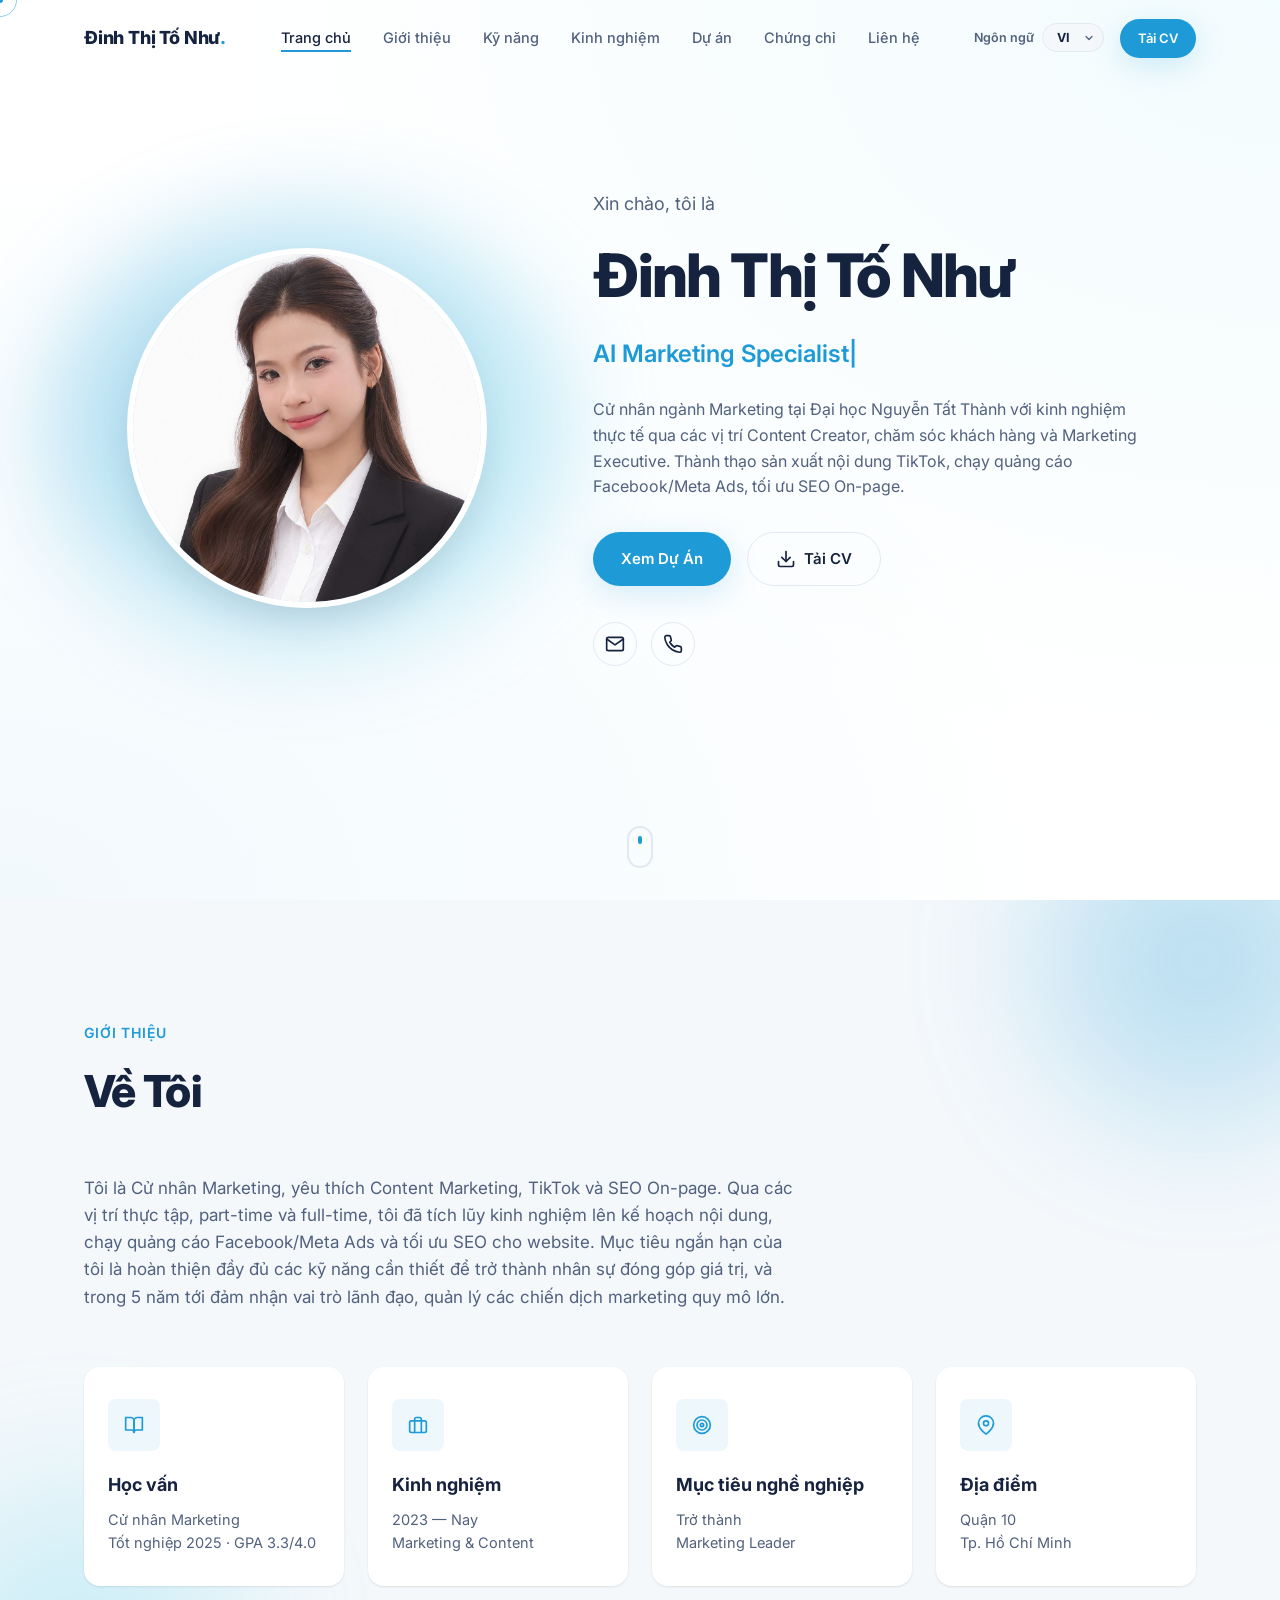
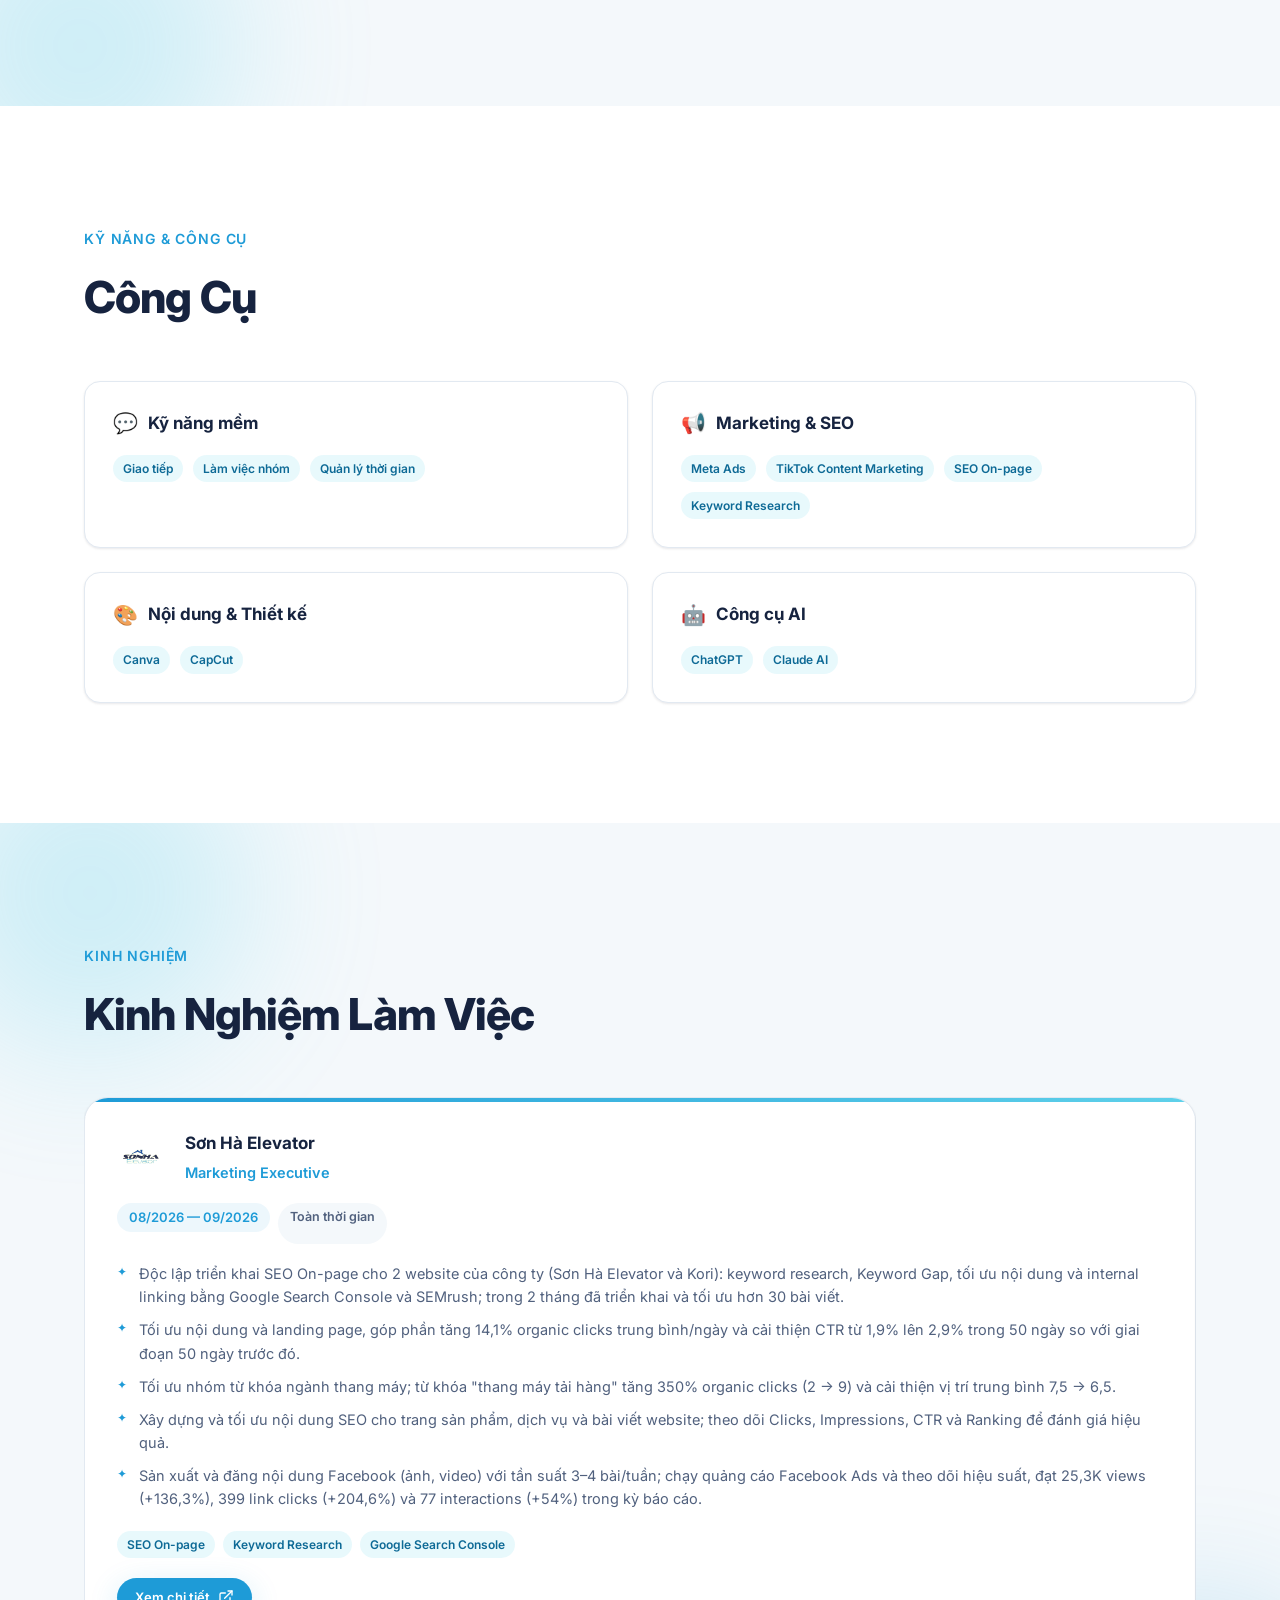
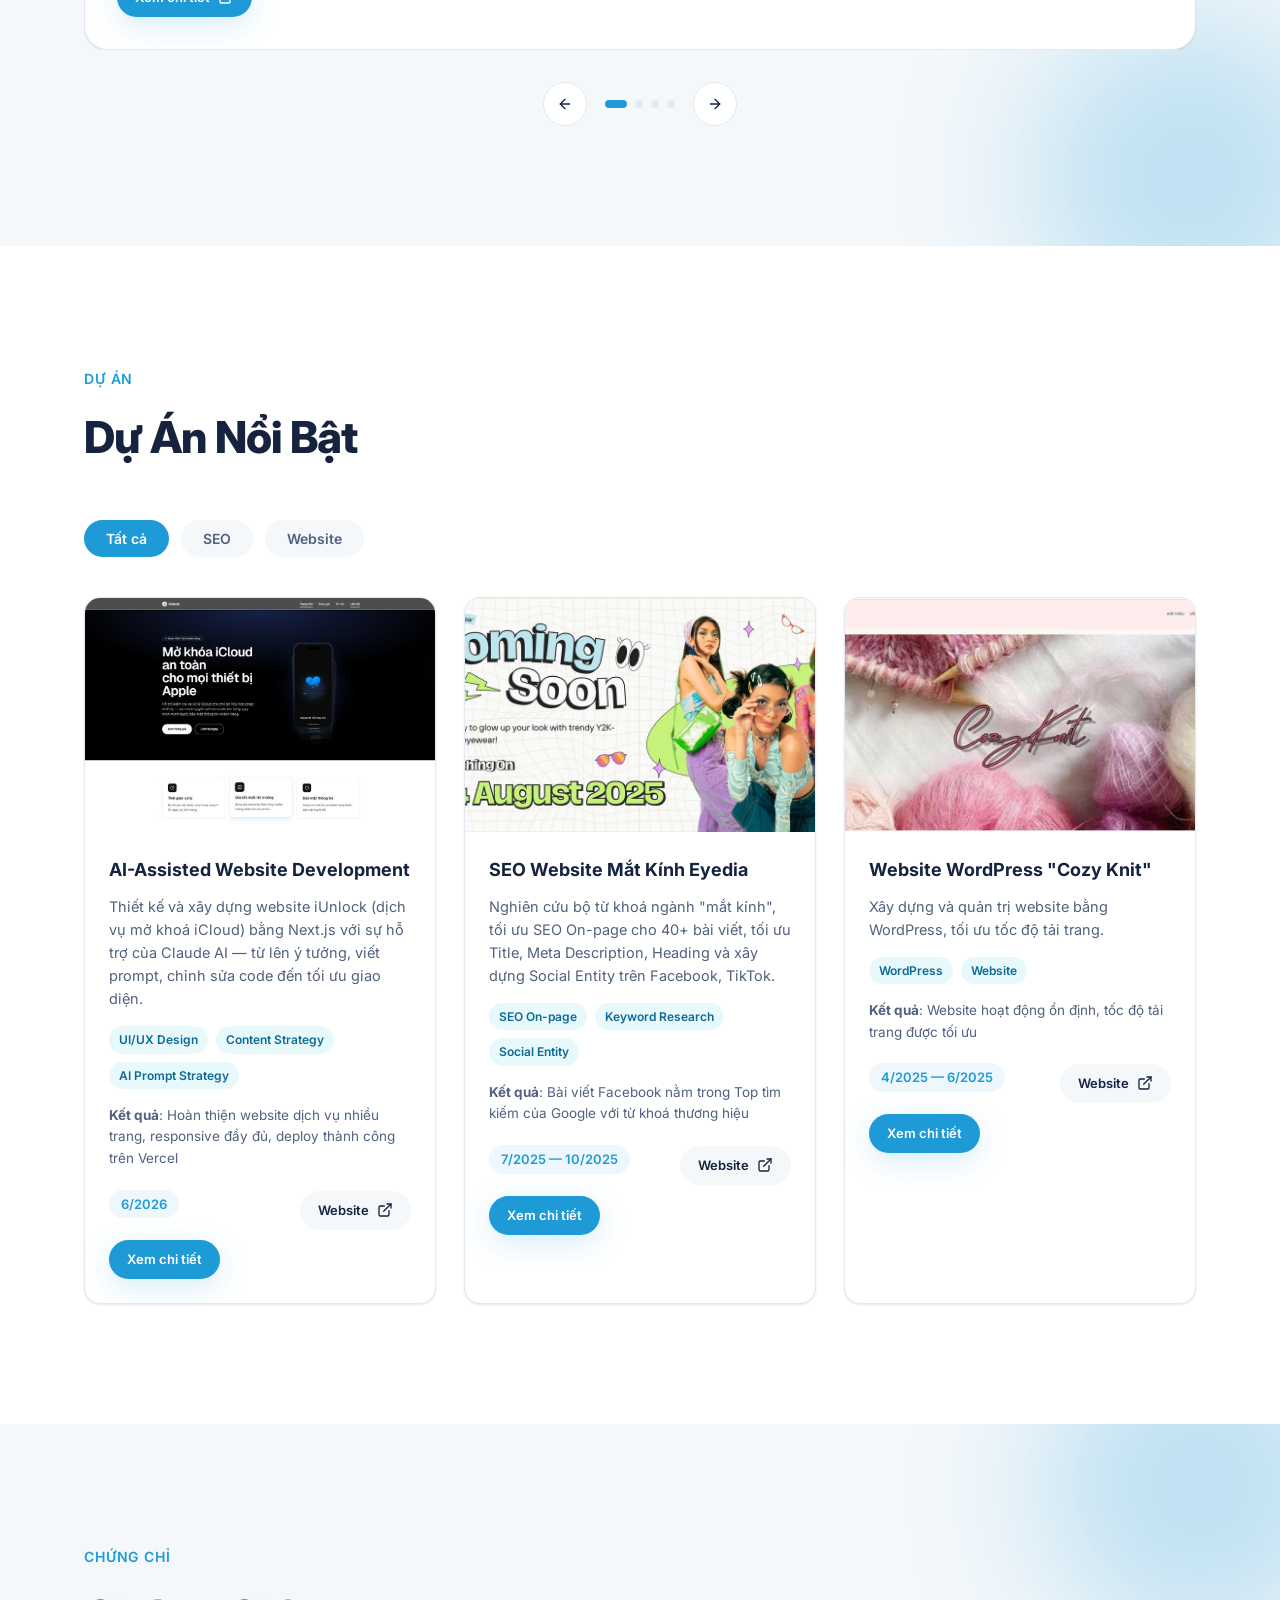
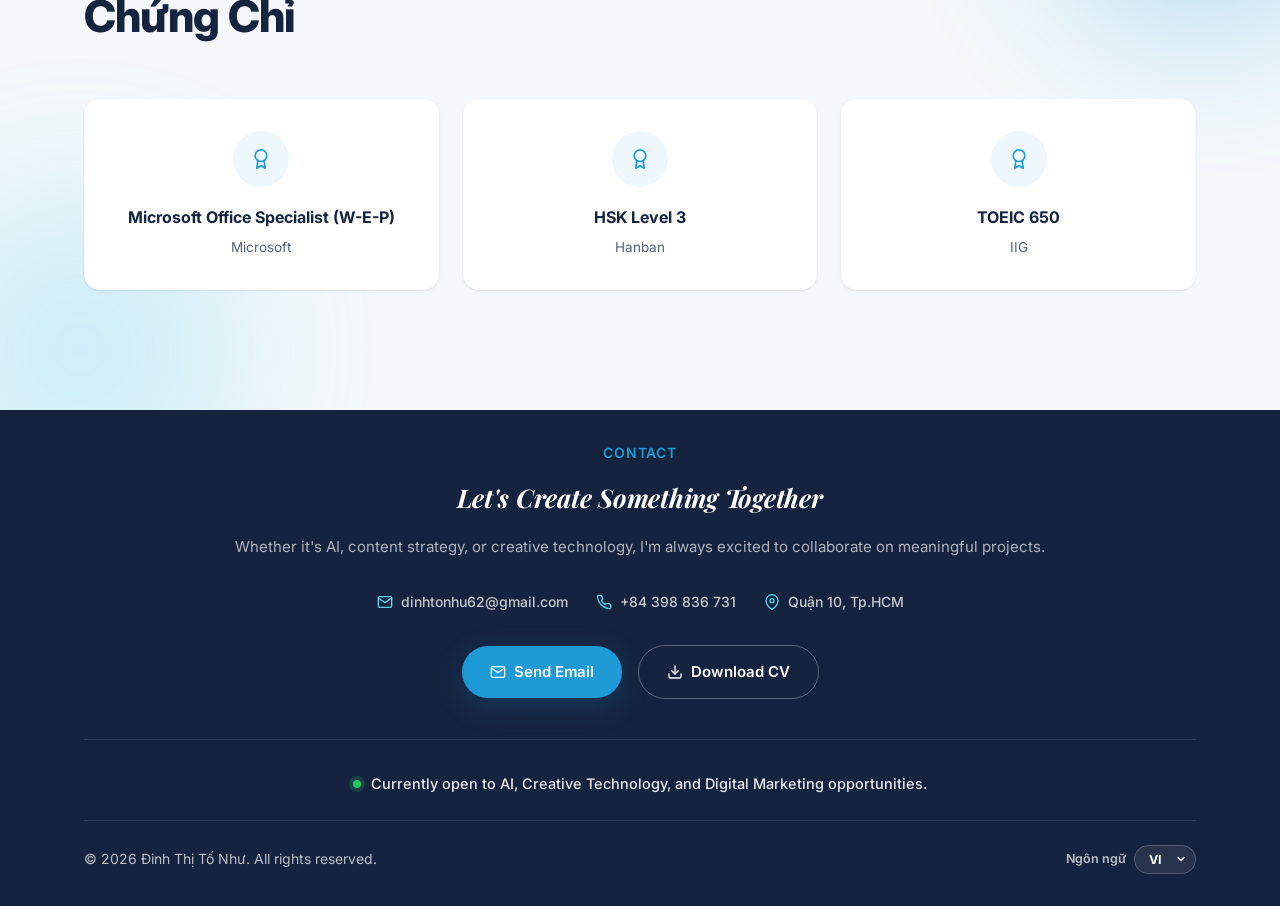
==== index.html @ 9a0b3b2f "update" ====
<!doctype html>
<html lang="vi">
<head>
  <meta charset="UTF-8" />
  <meta name="viewport" content="width=device-width, initial-scale=1.0" />
  <meta name="google-site-verification" content="6b82nQMWMxHXHGan_A_3esVPQN40HwRv0e1l6CR7K2I" />

  <!-- ============ SEO META ============ -->
  <title>Đinh Thị Tố Như | Nhân viên Marketing</title>
  <meta name="description" content="Portfolio của Đinh Thị Tố Như - AI Marketing Specialist với kinh nghiệm về Content Marketing, TikTok, SEO On-page, Prompt Engineering và Facebook/Meta Ads. Xem dự án, kỹ năng và kinh nghiệm làm việc." />
  <meta name="keywords" content="AI Marketing Specialist, Content Creator, TikTok Marketing, SEO On-page, Prompt Engineering, Meta Ads, Portfolio" />
  <meta name="author" content="Đinh Thị Tố Như" />
  <meta name="robots" content="index, follow" />
  <link rel="canonical" href="https://dinhtonhu62-code.github.io/dinhtonhu.github.io/" />
  <meta name="theme-color" content="#1E9BD7" />

  <!-- ============ OPEN GRAPH ============ -->
  <meta property="og:type" content="website" />
  <meta property="og:title" content="Đinh Thị Tố Như | Nhân viên Marketing" />
  <meta property="og:description" content="Portfolio cá nhân - Content Marketing, TikTok, SEO On-page, Meta Ads. Xem dự án và kinh nghiệm làm việc." />
  <meta property="og:image" content="https://dinhtonhu62-code.github.io/dinhtonhu.github.io/assets/images/og-image.svg" />
  <meta property="og:url" content="https://dinhtonhu62-code.github.io/dinhtonhu.github.io/" />
  <meta property="og:locale" content="vi_VN" />
  <meta property="og:site_name" content="Đinh Thị Tố Như Portfolio" />

  <!-- ============ TWITTER CARD ============ -->
  <meta name="twitter:card" content="summary_large_image" />
  <meta name="twitter:title" content="Đinh Thị Tố Như | AI Marketing Specialist" />
  <meta name="twitter:description" content="Portfolio cá nhân - Content Marketing, TikTok, SEO On-page, Meta Ads. Xem dự án và kinh nghiệm làm việc." />
  <meta name="twitter:image" content="https://dinhtonhu62-code.github.io/dinhtonhu.github.io/assets/images/og-image.svg" />

  <!-- ============ FAVICON ============ -->
  <link rel="icon" type="image/svg+xml" href="assets/images/favicon.svg" />

  <!-- ============ FONTS ============ -->
  <link rel="preconnect" href="https://fonts.googleapis.com" />
  <link rel="preconnect" href="https://fonts.gstatic.com" crossorigin />
  <link href="https://fonts.googleapis.com/css2?family=Inter:wght@400;500;600;700;800&family=Playfair+Display:ital,wght@1,600;1,700&display=swap" rel="stylesheet" />

  <!-- ============ STYLES ============ -->
  <link rel="stylesheet" href="css/style.css" />

  <!-- ============ STRUCTURED DATA (JSON-LD) ============ -->
  <script type="application/ld+json">
  {
    "@context": "https://schema.org",
    "@type": "Person",
    "name": "Đinh Thị Tố Như",
    "jobTitle": "Nhân viên Marketing",
    "url": "https://dinhtonhu62-code.github.io/dinhtonhu.github.io/",
    "image": "https://dinhtonhu62-code.github.io/dinhtonhu.github.io/assets/images/avata.jpg",
    "email": "mailto:dinhtonhu62@gmail.com",
    "telephone": "+84398836731",
    "address": {
      "@type": "PostalAddress",
      "addressLocality": "Quận 10, Tp.HCM",
      "addressCountry": "VN"
    },
    "knowsAbout": ["Content Marketing", "TikTok Content Marketing", "SEO On-page", "Meta Ads", "Keyword Research", "WordPress"]
  }
  </script>
</head>
<body>

  <!-- ============ ICON SPRITE (inline, không cần thư viện ngoài) ============ -->
  <svg style="display:none" aria-hidden="true">
    <symbol id="icon-linkedin" viewBox="0 0 24 24"><path d="M16 8a6 6 0 0 1 6 6v7h-4v-7a2 2 0 0 0-2-2 2 2 0 0 0-2 2v7h-4v-7a6 6 0 0 1 6-6z"/><rect x="2" y="9" width="4" height="12"/><circle cx="4" cy="4" r="2"/></symbol>
    <symbol id="icon-github" viewBox="0 0 24 24"><path d="M9 19c-5 1.5-5-2.5-7-3m14 6v-3.87a3.37 3.37 0 0 0-.94-2.61c3.14-.35 6.44-1.54 6.44-7A5.44 5.44 0 0 0 20 4.77 5.07 5.07 0 0 0 19.91 1S18.73.65 16 2.48a13.38 13.38 0 0 0-7 0C6.27.65 5.09 1 5.09 1A5.07 5.07 0 0 0 5 4.77a5.44 5.44 0 0 0-1.5 3.78c0 5.42 3.3 6.61 6.44 7A3.37 3.37 0 0 0 9 18.13V22"/></symbol>
    <symbol id="icon-mail" viewBox="0 0 24 24"><path d="M4 4h16c1.1 0 2 .9 2 2v12c0 1.1-.9 2-2 2H4c-1.1 0-2-.9-2-2V6c0-1.1.9-2 2-2z"/><polyline points="22,6 12,13 2,6"/></symbol>
    <symbol id="icon-phone" viewBox="0 0 24 24"><path d="M22 16.92v3a2 2 0 0 1-2.18 2 19.79 19.79 0 0 1-8.63-3.07 19.5 19.5 0 0 1-6-6 19.79 19.79 0 0 1-3.07-8.67A2 2 0 0 1 4.11 2h3a2 2 0 0 1 2 1.72c.13.96.36 1.9.7 2.81a2 2 0 0 1-.45 2.11L8.09 9.91a16 16 0 0 0 6 6l1.27-1.27a2 2 0 0 1 2.11-.45c.9.34 1.85.57 2.81.7A2 2 0 0 1 22 16.92z"/></symbol>
    <symbol id="icon-map-pin" viewBox="0 0 24 24"><path d="M21 10c0 7-9 13-9 13s-9-6-9-13a9 9 0 0 1 18 0z"/><circle cx="12" cy="10" r="3"/></symbol>
    <symbol id="icon-briefcase" viewBox="0 0 24 24"><rect x="2" y="7" width="20" height="14" rx="2" ry="2"/><path d="M16 21V5a2 2 0 0 0-2-2h-4a2 2 0 0 0-2 2v16"/></symbol>
    <symbol id="icon-book" viewBox="0 0 24 24"><path d="M2 3h6a4 4 0 0 1 4 4v14a3 3 0 0 0-3-3H2z"/><path d="M22 3h-6a4 4 0 0 0-4 4v14a3 3 0 0 1 3-3h7z"/></symbol>
    <symbol id="icon-target" viewBox="0 0 24 24"><circle cx="12" cy="12" r="10"/><circle cx="12" cy="12" r="6"/><circle cx="12" cy="12" r="2"/></symbol>
    <symbol id="icon-arrow-up" viewBox="0 0 24 24"><line x1="12" y1="19" x2="12" y2="5"/><polyline points="5,12 12,5 19,12"/></symbol>
    <symbol id="icon-arrow-left" viewBox="0 0 24 24"><line x1="19" y1="12" x2="5" y2="12"/><polyline points="12,19 5,12 12,5"/></symbol>
    <symbol id="icon-arrow-right" viewBox="0 0 24 24"><line x1="5" y1="12" x2="19" y2="12"/><polyline points="12,5 19,12 12,19"/></symbol>
    <symbol id="icon-menu" viewBox="0 0 24 24"><line x1="3" y1="12" x2="21" y2="12"/><line x1="3" y1="6" x2="21" y2="6"/><line x1="3" y1="18" x2="21" y2="18"/></symbol>
    <symbol id="icon-x" viewBox="0 0 24 24"><line x1="18" y1="6" x2="6" y2="18"/><line x1="6" y1="6" x2="18" y2="18"/></symbol>
    <symbol id="icon-external-link" viewBox="0 0 24 24"><path d="M18 13v6a2 2 0 0 1-2 2H5a2 2 0 0 1-2-2V8a2 2 0 0 1 2-2h6"/><polyline points="15,3 21,3 21,9"/><line x1="10" y1="14" x2="21" y2="3"/></symbol>
    <symbol id="icon-download" viewBox="0 0 24 24"><path d="M21 15v4a2 2 0 0 1-2 2H5a2 2 0 0 1-2-2v-4"/><polyline points="7,10 12,15 17,10"/><line x1="12" y1="15" x2="12" y2="3"/></symbol>
    <symbol id="icon-award" viewBox="0 0 24 24"><circle cx="12" cy="8" r="7"/><polyline points="8.21,13.89 7,23 12,20 17,23 15.79,13.88"/></symbol>
    <symbol id="icon-check-circle" viewBox="0 0 24 24"><path d="M22 11.08V12a10 10 0 1 1-5.93-9.14"/><polyline points="22,4 12,14.01 9,11.01"/></symbol>
    <symbol id="icon-send" viewBox="0 0 24 24"><line x1="22" y1="2" x2="11" y2="13"/><polygon points="22,2 15,22 11,13 2,9"/></symbol>
  </svg>

  <!-- ============ LOADER ============ -->
  <div id="loader" class="loader" aria-hidden="true">
    <div class="loader__mark">N.</div>
    <div class="loader__bar"><span></span></div>
  </div>

  <!-- ============ CUSTOM CURSOR (ẩn trên thiết bị cảm ứng bằng CSS) ============ -->
  <div class="cursor-dot" id="cursorDot"></div>
  <div class="cursor-ring" id="cursorRing"></div>

  <!-- ============ SCROLL PROGRESS BAR ============ -->
  <div class="scroll-progress"><div class="scroll-progress__bar" id="scrollProgressBar"></div></div>

  <a class="skip-link" href="#main">Bỏ qua tới nội dung chính</a>

  <!-- ============ HEADER / NAVBAR ============ -->
  <header class="navbar" id="navbar">
    <div class="container navbar__inner">
      <a href="#home" class="navbar__logo" aria-label="Về trang chủ">Đinh Thị Tố Như<span class="navbar__logo-dot">.</span></a>

      <nav class="navbar__nav" id="navMenu" aria-label="Menu chính">
        <ul class="navbar__list">
          <li><a href="#home" class="navbar__link" data-nav data-i18n="nav.home">Home</a></li>
          <li><a href="#about" class="navbar__link" data-nav data-i18n="nav.about">About</a></li>
          <li><a href="#skills" class="navbar__link" data-nav data-i18n="nav.skills">Skills</a></li>
          <li><a href="#experience" class="navbar__link" data-nav data-i18n="nav.experience">Experience</a></li>
          <li><a href="#projects" class="navbar__link" data-nav data-i18n="nav.projects">Projects</a></li>
          <li><a href="#certificates" class="navbar__link" data-nav data-i18n="nav.certificates">Certificates</a></li>
          <li><a href="#contact" class="navbar__link" data-nav data-i18n="nav.contact">Contact</a></li>
        </ul>
      </nav>

      <div class="navbar__actions">
        <div class="lang-toggle">
          <label class="lang-toggle__label" data-i18n="lang.label">Ngôn ngữ</label>
          <select class="lang-toggle__select" aria-label="Chọn ngôn ngữ / Choose language">
            <option value="vi">VI</option>
            <option value="en">EN</option>
          </select>
        </div>
        <a href="assets/cv/CV.pdf" download="Dinh-Thi-To-Nhu-CV.pdf" class="btn btn--primary btn--sm" data-i18n="nav.downloadCV">Download CV</a>
        <button class="navbar__toggle" id="navToggle" aria-label="Mở menu điều hướng" aria-expanded="false" aria-controls="navMenu">
          <svg class="icon" aria-hidden="true"><use href="#icon-menu"></use></svg>
        </button>
      </div>
    </div>
  </header>

  <main id="main">

    <!-- ============ SECTION 1: HERO ============ -->
    <section id="home" class="hero">
      <div class="container hero__inner">
        <div class="hero__media reveal" data-reveal="fade-right">
          <div class="hero__blob" aria-hidden="true"></div>
          <img
            src="assets/images/avata.jpg"
            alt="Ảnh chân dung Đinh Thị Tố Như"
            class="hero__avatar"
            width="400"
            height="400"
            fetchpriority="high"
          />
        </div>

        <div class="hero__content">
          <p class="hero__greeting reveal" data-reveal="fade-up" data-i18n="hero.greeting">Xin chào, tôi là</p>
          <h1 class="hero__name reveal" data-reveal="fade-up" data-reveal-delay="1">Đinh Thị Tố Như</h1>
          <p class="hero__role reveal" data-reveal="fade-up" data-reveal-delay="2">
            <span id="typedText" class="hero__role-typed"></span><span class="hero__cursor" aria-hidden="true">|</span>
          </p>
          <p class="hero__bio reveal" data-reveal="fade-up" data-reveal-delay="3" data-i18n="hero.bio">
            Cử nhân ngành Marketing tại Đại học Nguyễn Tất Thành với kinh nghiệm thực tế qua các vị trí Content
            Creator, chăm sóc khách hàng và Marketing Executive. Thành thạo sản xuất nội dung TikTok, chạy quảng cáo
            Facebook/Meta Ads, tối ưu SEO On-page.
          </p>

          <div class="hero__actions reveal" data-reveal="fade-up" data-reveal-delay="4">
            <a href="#projects" class="btn btn--primary" data-i18n="hero.viewProjects">Xem Dự Án</a>
            <a href="assets/cv/CV.pdf" download="Dinh-Thi-To-Nhu-CV.pdf" class="btn btn--outline">
              <svg class="icon" aria-hidden="true"><use href="#icon-download"></use></svg>
              <span data-i18n="nav.downloadCV">Download CV</span>
            </a>
          </div>

          <div class="hero__socials reveal" data-reveal="fade-up" data-reveal-delay="5">
            <a href="mailto:dinhtonhu62@gmail.com" class="social-icon" aria-label="Gửi email">
              <svg class="icon" aria-hidden="true"><use href="#icon-mail"></use></svg>
            </a>
            <a href="tel:+84398836731" class="social-icon" aria-label="Gọi điện thoại">
              <svg class="icon" aria-hidden="true"><use href="#icon-phone"></use></svg>
            </a>
          </div>
        </div>
      </div>
      <a href="#about" class="hero__scroll-hint" aria-label="Cuộn xuống">
        <span></span>
      </a>
    </section>

    <!-- ============ SECTION 2: ABOUT ============ -->
    <section id="about" class="about">
      <div class="section-blob section-blob--primary" style="top:-100px; right:-80px;" aria-hidden="true"></div>
      <div class="section-blob section-blob--accent" style="bottom:-100px; left:-80px;" aria-hidden="true"></div>
      <div class="container">
        <p class="section-tag reveal" data-reveal="fade-up" data-i18n="about.tag">Giới thiệu</p>
        <h2 class="section-title reveal" data-reveal="fade-up" data-i18n="about.title">Về Tôi</h2>
        <p class="about__desc reveal" data-reveal="fade-up" data-i18n="about.desc">
          Tôi là Cử nhân Marketing, yêu thích Content Marketing, TikTok và SEO On-page. Qua các vị trí thực tập,
          part-time và full-time, tôi đã tích lũy kinh nghiệm lên kế hoạch nội dung, chạy quảng cáo Facebook/Meta
          Ads và tối ưu SEO cho website. Mục tiêu ngắn hạn của tôi là hoàn thiện đầy đủ các kỹ năng cần thiết để trở
          thành nhân sự đóng góp giá trị, và trong 5 năm tới đảm nhận vai trò lãnh đạo, quản lý các chiến dịch
          marketing quy mô lớn.
        </p>

        <div class="about__grid">
          <div class="about-card reveal" data-reveal="fade-up" data-reveal-delay="1">
            <div class="about-card__icon"><svg class="icon" aria-hidden="true"><use href="#icon-book"></use></svg></div>
            <h3 class="about-card__title" data-i18n="about.education.title">Education</h3>
            <p class="about-card__text" data-i18n-html="about.education.text">Cử nhân Marketing<br />Tốt nghiệp 2025 &middot; GPA 3.3/4.0</p>
          </div>
          <div class="about-card reveal" data-reveal="fade-up" data-reveal-delay="2">
            <div class="about-card__icon"><svg class="icon" aria-hidden="true"><use href="#icon-briefcase"></use></svg></div>
            <h3 class="about-card__title" data-i18n="about.experience.title">Experience</h3>
            <p class="about-card__text" data-i18n-html="about.experience.text">2023 — Nay<br />Marketing &amp; Content</p>
          </div>
          <div class="about-card reveal" data-reveal="fade-up" data-reveal-delay="3">
            <div class="about-card__icon"><svg class="icon" aria-hidden="true"><use href="#icon-target"></use></svg></div>
            <h3 class="about-card__title" data-i18n="about.goal.title">Career Goal</h3>
            <p class="about-card__text" data-i18n-html="about.goal.text">Trở thành<br />Marketing Leader</p>
          </div>
          <div class="about-card reveal" data-reveal="fade-up" data-reveal-delay="4">
            <div class="about-card__icon"><svg class="icon" aria-hidden="true"><use href="#icon-map-pin"></use></svg></div>
            <h3 class="about-card__title" data-i18n="about.location.title">Location</h3>
            <p class="about-card__text" data-i18n-html="about.location.text">Quận 10<br />Tp. Hồ Chí Minh</p>
          </div>
        </div>
      </div>
    </section>

    <!-- ============ SECTION 3: TOOLS ============ -->
    <section id="skills" class="skills">
      <div class="container">
        <p class="section-tag reveal" data-reveal="fade-up" data-i18n="skills.tag">Kỹ năng &amp; Công cụ</p>
        <h2 class="section-title reveal" data-reveal="fade-up" data-i18n="skills.title">Tools</h2>

        <div class="tools-grid">
          <div class="tool-box reveal" data-reveal="fade-up" data-reveal-delay="1">
            <h3 class="tool-box__title"><span class="tool-box__emoji">💬</span> <span data-i18n="skills.soft.title">Kỹ năng mềm</span></h3>
            <div class="tool-box__tags">
              <span class="tag" data-i18n="skills.soft.communication">Giao tiếp</span>
              <span class="tag" data-i18n="skills.soft.teamwork">Làm việc nhóm</span>
              <span class="tag" data-i18n="skills.soft.timeManagement">Quản lý thời gian</span>
            </div>
          </div>

          <div class="tool-box reveal" data-reveal="fade-up" data-reveal-delay="2">
            <h3 class="tool-box__title"><span class="tool-box__emoji">📢</span> <span data-i18n="skills.marketing.title">Marketing &amp; SEO</span></h3>
            <div class="tool-box__tags">
              <span class="tag">Meta Ads</span>
              <span class="tag">TikTok Content Marketing</span>
              <span class="tag">SEO On-page</span>
              <span class="tag">Keyword Research</span>
            </div>
          </div>

          <div class="tool-box reveal" data-reveal="fade-up" data-reveal-delay="3">
            <h3 class="tool-box__title"><span class="tool-box__emoji">🎨</span> <span data-i18n="skills.content.title">Content &amp; Design</span></h3>
            <div class="tool-box__tags">
              <span class="tag">Canva</span>
              <span class="tag">CapCut</span>
            </div>
          </div>

          <div class="tool-box reveal" data-reveal="fade-up" data-reveal-delay="4">
            <h3 class="tool-box__title"><span class="tool-box__emoji">🤖</span> <span data-i18n="skills.ai.title">AI Tools</span></h3>
            <div class="tool-box__tags">
              <span class="tag">ChatGPT</span>
              <span class="tag">Claude AI</span>
            </div>
          </div>
        </div>
      </div>
    </section>

    <!-- ============ SECTION 4: EXPERIENCE (slider ngang) ============ -->
    <section id="experience" class="experience">
      <div class="section-blob section-blob--accent" style="top:-90px; left:-70px;" aria-hidden="true"></div>
      <div class="section-blob section-blob--primary" style="bottom:-90px; right:-70px;" aria-hidden="true"></div>
      <div class="container">
        <p class="section-tag reveal" data-reveal="fade-up" data-i18n="experience.tag">Kinh nghiệm</p>
        <h2 class="section-title reveal" data-reveal="fade-up" data-i18n="experience.title">Experience</h2>

        <div class="exp-slider reveal" data-reveal="fade-up">
          <div class="exp-slider__viewport">
            <div class="exp-slider__track">

              <article class="exp-card">
                <div class="exp-card__head">
                  <div class="exp-card__logo" aria-hidden="true"><img src="assets/images/experience/sonha-logo.png" alt="" /></div>
                  <div>
                    <p class="exp-card__company">Sơn Hà Elevator</p>
                    <p class="exp-card__role"><a href="experience/sonha-elevator-marketing.html" data-i18n="exp.sonha.role">Marketing Executive</a></p>
                  </div>
                </div>
                <div class="exp-card__badges">
                  <span class="timeline__duration">08/2026 — 09/2026</span>
                  <span class="exp-card__type" data-i18n="experience.type.fulltime">Full-time</span>
                </div>
                <ul class="exp-card__list">
                  <li data-i18n="exp.sonha.li1">Triển khai SEO website: keyword research, Keyword Gap, On-page SEO, content optimization và internal linking; theo dõi hiệu suất bằng Google Search Console và các công cụ SEO.</li>
                  <li data-i18n="exp.sonha.li2">Tối ưu nội dung và landing page, góp phần tăng 14,1% organic clicks trung bình/ngày và cải thiện CTR từ 1,9% lên 2,9% trong 50 ngày so với giai đoạn 50 ngày trước đó.</li>
                  <li data-i18n="exp.sonha.li3">Tối ưu nhóm từ khóa ngành thang máy; từ khóa "thang máy tải hàng" tăng 350% organic clicks (2 → 9) và cải thiện vị trí trung bình 7,5 → 6,5.</li>
                  <li data-i18n="exp.sonha.li4">Xây dựng và tối ưu nội dung SEO cho trang sản phẩm, dịch vụ và bài viết website; theo dõi Clicks, Impressions, CTR và Ranking để đánh giá hiệu quả.</li>
                  <li data-i18n="exp.sonha.li5">Sản xuất và đăng nội dung Facebook (ảnh, video) với tần suất 3–4 bài/tuần; chạy quảng cáo Facebook Ads và theo dõi hiệu suất, đạt 25,3K views (+136,3%), 399 link clicks (+204,6%) và 77 interactions (+54%) trong kỳ báo cáo.</li>
                </ul>
                <div class="exp-card__tags">
                  <span class="tag">SEO On-page</span>
                  <span class="tag">Keyword Research</span>
                  <span class="tag">Google Search Console</span>
                </div>
                <a href="experience/sonha-elevator-marketing.html" class="btn btn--sm btn--primary">
                  <span data-i18n="experience.viewDetail">Xem chi tiết</span> <svg class="icon icon--sm" aria-hidden="true"><use href="#icon-external-link"></use></svg>
                </a>
              </article>

              <article class="exp-card">
                <div class="exp-card__head">
                  <div class="exp-card__logo" aria-hidden="true"><img src="assets/images/experience/anya-store-logo.jpg" alt="" /></div>
                  <div>
                    <p class="exp-card__company">Anya Store</p>
                    <p class="exp-card__role"><a href="experience/anya-content-creator.html" data-i18n="exp.cc.role">Content Creator Part-time</a></p>
                  </div>
                </div>
                <div class="exp-card__badges">
                  <span class="timeline__duration">1/2025 — 6/2025</span>
                  <span class="exp-card__type" data-i18n="experience.type.parttime">Part-time</span>
                </div>
                <ul class="exp-card__list">
                  <li data-i18n="exp.cc.li1">Nghiên cứu xu hướng TikTok và xây dựng kế hoạch nội dung, sản xuất 10–15 video/tháng, có video đạt hơn 10.000 lượt xem tự nhiên.</li>
                  <li data-i18n="exp.cc.li2">Theo dõi và phân tích hiệu suất nội dung để tối ưu tỷ lệ tương tác.</li>
                  <li data-i18n="exp.cc.li3">Hỗ trợ xây dựng nhận diện thương hiệu trên TikTok.</li>
                </ul>
                <div class="exp-card__tags">
                  <span class="tag">TikTok Content Marketing</span>
                  <span class="tag">Video Production</span>
                  <span class="tag">CapCut</span>
                </div>
                <a href="experience/anya-content-creator.html" class="btn btn--sm btn--primary">
                  <span data-i18n="experience.viewDetail">Xem chi tiết</span> <svg class="icon icon--sm" aria-hidden="true"><use href="#icon-external-link"></use></svg>
                </a>
              </article>

              <article class="exp-card">
                <div class="exp-card__head">
                  <div class="exp-card__logo" aria-hidden="true"><img src="assets/images/experience/anya-store-logo.jpg" alt="" /></div>
                  <div>
                    <p class="exp-card__company">Anya Store</p>
                    <p class="exp-card__role"><a href="experience/anya-customer-care.html" data-i18n="exp.care.role">Chăm sóc khách hàng Part-time</a></p>
                  </div>
                </div>
                <div class="exp-card__badges">
                  <span class="timeline__duration">12/2023 — 12/2024</span>
                  <span class="exp-card__type" data-i18n="experience.type.parttime">Part-time</span>
                </div>
                <ul class="exp-card__list">
                  <li data-i18n="exp.care.li1">Theo dõi hiệu suất bán hàng trên TikTok Shop, phân tích phản hồi khách hàng để đề xuất cải thiện nội dung và sản phẩm.</li>
                  <li data-i18n="exp.care.li2">Hỗ trợ tối ưu tỷ lệ chuyển đổi thông qua tư vấn khách hàng.</li>
                  <li data-i18n="exp.care.li3">Phối hợp với bộ phận Content và Livestream.</li>
                </ul>
                <div class="exp-card__tags">
                  <span class="tag">Customer Service</span>
                  <span class="tag">TikTok Shop</span>
                  <span class="tag">Conversion Optimization</span>
                </div>
                <a href="experience/anya-customer-care.html" class="btn btn--sm btn--primary">
                  <span data-i18n="experience.viewDetail">Xem chi tiết</span> <svg class="icon icon--sm" aria-hidden="true"><use href="#icon-external-link"></use></svg>
                </a>
              </article>

              <article class="exp-card">
                <div class="exp-card__head">
                  <div class="exp-card__logo" aria-hidden="true"><img src="assets/images/experience/huseco-logo.png" alt="" /></div>
                  <div>
                    <p class="exp-card__company">Huseco</p>
                    <p class="exp-card__role"><a href="experience/huseco-marketing-intern.html" data-i18n="exp.huseco.role">Thực tập sinh Marketing</a></p>
                  </div>
                </div>
                <div class="exp-card__badges">
                  <span class="timeline__duration">9/2023 — 1/2024</span>
                  <span class="exp-card__type" data-i18n="experience.type.internship">Internship</span>
                </div>
                <ul class="exp-card__list">
                  <li data-i18n="exp.huseco.li1">Lên kế hoạch và viết bài cho Fanpage của công ty trên nền tảng Facebook, chạy quảng cáo Facebook Ads cho fanpage giúp tăng 10k follower.</li>
                  <li data-i18n="exp.huseco.li2">Thiết kế, quay chụp cho sản phẩm của công ty.</li>
                  <li data-i18n="exp.huseco.li3">Phối hợp với bộ phận Sales để nội dung thống nhất với các chiến dịch marketing của công ty.</li>
                </ul>
                <div class="exp-card__tags">
                  <span class="tag">Facebook Ads</span>
                  <span class="tag">Content Writing</span>
                  <span class="tag">Product Photography</span>
                </div>
                <a href="experience/huseco-marketing-intern.html" class="btn btn--sm btn--primary">
                  <span data-i18n="experience.viewDetail">Xem chi tiết</span> <svg class="icon icon--sm" aria-hidden="true"><use href="#icon-external-link"></use></svg>
                </a>
              </article>

            </div>
          </div>

          <div class="exp-slider__controls">
            <button type="button" class="exp-slider__arrow exp-slider__arrow--prev" aria-label="Kinh nghiệm trước">
              <svg class="icon icon--sm" aria-hidden="true"><use href="#icon-arrow-left"></use></svg>
            </button>
            <div class="exp-slider__dots"></div>
            <button type="button" class="exp-slider__arrow exp-slider__arrow--next" aria-label="Kinh nghiệm tiếp theo">
              <svg class="icon icon--sm" aria-hidden="true"><use href="#icon-arrow-right"></use></svg>
            </button>
          </div>
        </div>
      </div>
    </section>

    <!-- ============ SECTION 5: FEATURED PROJECTS ============ -->
    <section id="projects" class="projects">
      <div class="container">
        <p class="section-tag reveal" data-reveal="fade-up" data-i18n="projects.tag">Dự án</p>
        <h2 class="section-title reveal" data-reveal="fade-up" data-i18n="projects.title">Featured Projects</h2>

        <div class="projects__filter reveal" data-reveal="fade-up" role="tablist" aria-label="Lọc dự án theo danh mục">
          <button class="filter-btn is-active" data-filter="all" role="tab" aria-selected="true" data-i18n="projects.filter.all">All</button>
          <button class="filter-btn" data-filter="seo" role="tab" aria-selected="false" data-i18n="projects.filter.seo">SEO</button>
          <button class="filter-btn" data-filter="website" role="tab" aria-selected="false" data-i18n="projects.filter.website">Website</button>
        </div>

        <div class="projects__grid" id="projectsGrid">

          <article class="project-card reveal" data-reveal="fade-up" data-category="website">
            <a href="projects/ai-assisted-website-development.html" class="project-card__image">
              <img src="assets/images/projects/iunlock-homepage.jpg" alt="Trang chủ website iUnlock - dịch vụ mở khoá iCloud" loading="lazy" width="600" height="400" />
            </a>
            <div class="project-card__body">
              <h3 class="project-card__title"><a href="projects/ai-assisted-website-development.html">AI-Assisted Website Development</a></h3>
              <p class="project-card__desc" data-i18n="proj.aiassisted.desc">Thiết kế và xây dựng website iUnlock (dịch vụ mở khoá iCloud) bằng Next.js với sự hỗ trợ của Claude AI — từ lên ý tưởng, viết prompt, chỉnh sửa code đến tối ưu giao diện.</p>
              <div class="project-card__tags">
                <span class="tag">UI/UX Design</span><span class="tag">Content Strategy</span><span class="tag">AI Prompt Strategy</span>
              </div>
              <p class="project-card__result"><strong data-i18n="projects.result">Kết quả</strong>: <span data-i18n="proj.aiassisted.result">Hoàn thiện website dịch vụ nhiều trang, responsive đầy đủ, deploy thành công trên Vercel</span></p>
              <div class="project-card__actions">
                <span class="timeline__duration">6/2026</span>
                <a href="https://iunlockvn.com" target="_blank" rel="noopener noreferrer" class="btn btn--sm btn--ghost">
                  <span data-i18n="projects.website">Website</span> <svg class="icon icon--sm" aria-hidden="true"><use href="#icon-external-link"></use></svg>
                </a>
                <a href="projects/ai-assisted-website-development.html" class="btn btn--sm btn--primary" data-i18n="projects.viewDetail">
                  Xem chi tiết
                </a>
              </div>
            </div>
          </article>

          <article class="project-card reveal" data-reveal="fade-up" data-category="seo">
            <a href="projects/eyedia.html" class="project-card__image">
              <img src="assets/images/projects/project-1.jpg" alt="Ảnh minh hoạ dự án SEO website Mắt kính Eyedia" loading="lazy" width="600" height="400" />
            </a>
            <div class="project-card__body">
              <h3 class="project-card__title"><a href="projects/eyedia.html">SEO Website Mắt Kính Eyedia</a></h3>
              <p class="project-card__desc" data-i18n="proj.eyedia.desc">Nghiên cứu bộ từ khoá ngành "mắt kính", tối ưu SEO On-page cho 40+ bài viết, tối ưu Title, Meta Description, Heading và xây dựng Social Entity trên Facebook, TikTok.</p>
              <div class="project-card__tags">
                <span class="tag">SEO On-page</span><span class="tag">Keyword Research</span><span class="tag">Social Entity</span>
              </div>
              <p class="project-card__result"><strong data-i18n="projects.result">Kết quả</strong>: <span data-i18n="proj.eyedia.result">Bài viết Facebook nằm trong Top tìm kiếm của Google với từ khoá thương hiệu</span></p>
              <div class="project-card__actions">
                <span class="timeline__duration">7/2025 — 10/2025</span>
                <a href="https://sites.google.com/view/matkinheyedia?fbclid=IwY2xjawS7HaxleHRuA2FlbQIxMABicmlkETFQSDFFSUJZSGtnUGJSUEdTc3J0YwZhcHBfaWQQMjIyMDM5MTc4ODIwMDg5MgABHprGm0oSwGjfBqSVABeFiguLWIzSZ0jMq7hhuBGPU1mqn2ApjWTE3ZvPDNmH_aem_JjfmTUvugh732jGzg1JUcA" target="_blank" rel="noopener noreferrer" class="btn btn--sm btn--ghost">
                  <span data-i18n="projects.website">Website</span> <svg class="icon icon--sm" aria-hidden="true"><use href="#icon-external-link"></use></svg>
                </a>
                <a href="projects/eyedia.html" class="btn btn--sm btn--primary" data-i18n="projects.viewDetail">
                  Xem chi tiết
                </a>
              </div>
            </div>
          </article>

          <article class="project-card reveal" data-reveal="fade-up" data-category="website">
            <a href="projects/cozy-knit.html" class="project-card__image">
              <img src="assets/images/projects/project-2.jpg" alt="Ảnh minh hoạ website WordPress Cozy Knit" loading="lazy" width="600" height="400" />
            </a>
            <div class="project-card__body">
              <h3 class="project-card__title"><a href="projects/cozy-knit.html">Website WordPress "Cozy Knit"</a></h3>
              <p class="project-card__desc" data-i18n="proj.cozyknit.desc">Xây dựng và quản trị website bằng WordPress, tối ưu tốc độ tải trang.</p>
              <div class="project-card__tags">
                <span class="tag">WordPress</span><span class="tag">Website</span>
              </div>
              <p class="project-card__result"><strong data-i18n="projects.result">Kết quả</strong>: <span data-i18n="proj.cozyknit.result">Website hoạt động ổn định, tốc độ tải trang được tối ưu</span></p>
              <div class="project-card__actions">
                <span class="timeline__duration">4/2025 — 6/2025</span>
                <a href="https://cozyknit7.wordpress.com/" target="_blank" rel="noopener noreferrer" class="btn btn--sm btn--ghost">
                  <span data-i18n="projects.website">Website</span> <svg class="icon icon--sm" aria-hidden="true"><use href="#icon-external-link"></use></svg>
                </a>
                <a href="projects/cozy-knit.html" class="btn btn--sm btn--primary" data-i18n="projects.viewDetail">
                  Xem chi tiết
                </a>
              </div>
            </div>
          </article>

        </div>
      </div>
    </section>

    <!-- ============ SECTION 6: CERTIFICATES ============ -->
    <section id="certificates" class="certificates">
      <div class="section-blob section-blob--primary" style="top:-100px; right:-80px;" aria-hidden="true"></div>
      <div class="section-blob section-blob--accent" style="bottom:-100px; left:-80px;" aria-hidden="true"></div>
      <div class="container">
        <p class="section-tag reveal" data-reveal="fade-up" data-i18n="certificates.tag">Chứng chỉ</p>
        <h2 class="section-title reveal" data-reveal="fade-up" data-i18n="certificates.title">Certificates</h2>

        <div class="certificates__grid">
          <div class="cert-card reveal" data-reveal="fade-up" data-reveal-delay="1">
            <div class="cert-card__icon"><svg class="icon" aria-hidden="true"><use href="#icon-award"></use></svg></div>
            <h3 class="cert-card__title">Microsoft Office Specialist (W-E-P)</h3>
            <p class="cert-card__issuer">Microsoft</p>
          </div>
          <div class="cert-card reveal" data-reveal="fade-up" data-reveal-delay="2">
            <div class="cert-card__icon"><svg class="icon" aria-hidden="true"><use href="#icon-award"></use></svg></div>
            <h3 class="cert-card__title">HSK Level 3</h3>
            <p class="cert-card__issuer">Hanban</p>
          </div>
          <div class="cert-card reveal" data-reveal="fade-up" data-reveal-delay="3">
            <div class="cert-card__icon"><svg class="icon" aria-hidden="true"><use href="#icon-award"></use></svg></div>
            <h3 class="cert-card__title">TOEIC 650</h3>
            <p class="cert-card__issuer">IIG</p>
          </div>
        </div>
      </div>
    </section>

  </main>

  <!-- ============ FOOTER (gồm cả Contact CTA) ============ -->
  <footer class="footer" id="contact">
    <div class="container">
      <div class="footer__cta">
        <p class="section-tag reveal" data-reveal="fade-up">Contact</p>
        <h2 class="footer__cta-title reveal" data-reveal="fade-up">Let's Create Something Together</h2>
        <p class="footer__cta-lead reveal" data-reveal="fade-up">
          Whether it's AI, content strategy, or creative technology, I'm always excited to collaborate on meaningful projects.
        </p>

        <div class="footer__info-row reveal" data-reveal="fade-up">
          <a href="mailto:dinhtonhu62@gmail.com" class="footer__info-item">
            <svg class="icon icon--sm" aria-hidden="true"><use href="#icon-mail"></use></svg> dinhtonhu62@gmail.com
          </a>
          <a href="tel:+84398836731" class="footer__info-item">
            <svg class="icon icon--sm" aria-hidden="true"><use href="#icon-phone"></use></svg> +84 398 836 731
          </a>
          <span class="footer__info-item">
            <svg class="icon icon--sm" aria-hidden="true"><use href="#icon-map-pin"></use></svg> Quận 10, Tp.HCM
          </span>
        </div>

        <div class="footer__cta-actions reveal" data-reveal="fade-up">
          <a href="mailto:dinhtonhu62@gmail.com" class="btn btn--primary">
            <svg class="icon icon--sm" aria-hidden="true"><use href="#icon-mail"></use></svg> <span>Send Email</span>
          </a>
          <a href="assets/cv/CV.pdf" download="Dinh-Thi-To-Nhu-CV.pdf" class="btn btn--outline">
            <svg class="icon icon--sm" aria-hidden="true"><use href="#icon-download"></use></svg> <span>Download CV</span>
          </a>
        </div>
      </div>

      <p class="footer__status">
        <span class="footer__status-dot" aria-hidden="true"></span>
        <span>Currently open to AI, Creative Technology, and Digital Marketing opportunities.</span>
      </p>
      <div class="footer__inner">
        <p>&copy; <span id="year"></span> Đinh Thị Tố Như. <span>All rights reserved.</span></p>
        <div style="display:flex; align-items:center; gap:16px;">
          <div class="lang-toggle">
            <label class="lang-toggle__label" data-i18n="lang.label">Ngôn ngữ</label>
            <select class="lang-toggle__select" aria-label="Chọn ngôn ngữ / Choose language">
              <option value="vi">VI</option>
              <option value="en">EN</option>
            </select>
          </div>
          <button id="backToTop" class="back-to-top" aria-label="Lên đầu trang">
            <svg class="icon" aria-hidden="true"><use href="#icon-arrow-up"></use></svg>
          </button>
        </div>
      </div>
    </div>
  </footer>

  <script src="js/i18n.js" defer></script>
  <script src="js/script.js" defer></script>
</body>
</html>
---- css/style.css ----
/* ==========================================================================
   PORTFOLIO STYLESHEET
   Design system: Minimal Luxury (Apple + Framer + Linear + Notion)
   ========================================================================== */

/* ---------- 1. Design tokens ---------- */
:root {
  --color-primary: #1e9bd7;
  --color-primary-dark: #157aae;
  --color-secondary: #16233f;
  --color-bg: #ffffff;
  --color-bg-alt: #f4f8fb;
  --color-accent: #5fd1ea;
  --color-text: #16233f;
  --color-text-muted: #51617e;
  --color-border: #e2e9f1;

  --font-base: "Inter", -apple-system, BlinkMacSystemFont, "Segoe UI", sans-serif;

  --radius-sm: 8px;
  --radius: 16px;
  --radius-lg: 24px;

  --shadow-sm: 0 1px 2px rgba(15, 23, 42, 0.04), 0 1px 3px rgba(15, 23, 42, 0.06);
  --shadow-md: 0 4px 12px rgba(15, 23, 42, 0.06), 0 2px 4px rgba(15, 23, 42, 0.04);
  --shadow-lg: 0 20px 40px -12px rgba(15, 23, 42, 0.15);
  --shadow-glow: 0 8px 30px rgba(30, 155, 215, 0.18);

  --container-w: 1160px;
  --nav-h: 76px;

  --ease-out: cubic-bezier(0.16, 1, 0.3, 1);
  --transition: 0.35s var(--ease-out);
}

/* ---------- 2. Reset ---------- */
* {
  margin: 0;
  padding: 0;
  box-sizing: border-box;
}

html {
  scroll-behavior: smooth;
  scroll-padding-top: var(--nav-h);
}

body {
  font-family: var(--font-base);
  color: var(--color-text);
  background: var(--color-bg);
  line-height: 1.6;
  -webkit-font-smoothing: antialiased;
  overflow-x: hidden;
}

img {
  max-width: 100%;
  display: block;
}

a {
  color: inherit;
  text-decoration: none;
}

ul,
ol {
  list-style: none;
}

button,
input,
textarea {
  font-family: inherit;
  font-size: inherit;
  color: inherit;
  border: none;
  outline: none;
  background: none;
}

button {
  cursor: pointer;
}

.icon {
  width: 20px;
  height: 20px;
  fill: none;
  stroke: currentColor;
  stroke-width: 2;
  stroke-linecap: round;
  stroke-linejoin: round;
  flex-shrink: 0;
}

.icon--sm {
  width: 16px;
  height: 16px;
}

/* Respect reduced-motion preference */
@media (prefers-reduced-motion: reduce) {
  *,
  *::before,
  *::after {
    animation-duration: 0.001ms !important;
    animation-iteration-count: 1 !important;
    transition-duration: 0.001ms !important;
    scroll-behavior: auto !important;
  }
}

/* ---------- 3. Layout utilities ---------- */
.container {
  width: 100%;
  max-width: var(--container-w);
  margin: 0 auto;
  padding: 0 24px;
}

section {
  padding: 120px 0;
}

.section-tag {
  display: inline-block;
  font-size: 14px;
  font-weight: 600;
  letter-spacing: 0.06em;
  text-transform: uppercase;
  color: var(--color-primary);
  margin-bottom: 12px;
}

.section-title {
  font-size: clamp(2rem, 4vw, 2.75rem);
  font-weight: 800;
  letter-spacing: -0.02em;
  color: var(--color-secondary);
  margin-bottom: 48px;
}

/* Skip link (accessibility) */
.skip-link {
  position: absolute;
  top: -100px;
  left: 16px;
  background: var(--color-primary);
  color: #fff;
  padding: 10px 18px;
  border-radius: var(--radius-sm);
  z-index: 9999;
  transition: top 0.2s ease;
}

.skip-link:focus {
  top: 16px;
}

/* Focus visibility for keyboard nav */
a:focus-visible,
button:focus-visible,
input:focus-visible,
textarea:focus-visible {
  outline: 2px solid var(--color-primary);
  outline-offset: 3px;
  border-radius: 4px;
}

/* ---------- 4. Buttons ---------- */
.btn {
  display: inline-flex;
  align-items: center;
  justify-content: center;
  gap: 8px;
  padding: 14px 28px;
  border-radius: 999px;
  font-weight: 600;
  font-size: 15px;
  white-space: nowrap;
  transition: transform var(--transition), box-shadow var(--transition), background var(--transition), color var(--transition);
  will-change: transform;
}

.btn:active {
  transform: scale(0.97);
}

.btn--primary {
  background: var(--color-primary);
  color: #fff;
  box-shadow: var(--shadow-glow);
}

.btn--primary:hover {
  background: var(--color-primary-dark);
  transform: translateY(-2px);
  box-shadow: 0 12px 24px rgba(30, 155, 215, 0.28);
}

.btn--outline {
  background: transparent;
  color: var(--color-secondary);
  border: 1.5px solid var(--color-border);
}

.btn--outline:hover {
  border-color: var(--color-primary);
  color: var(--color-primary);
  transform: translateY(-2px);
}

.btn--ghost {
  background: var(--color-bg-alt);
  color: var(--color-secondary);
}

.btn--ghost:hover {
  background: var(--color-border);
}

.btn--sm {
  padding: 9px 18px;
  font-size: 13px;
}

.btn--full {
  width: 100%;
}

/* ---------- 5. Loader ---------- */
.loader {
  position: fixed;
  inset: 0;
  z-index: 10000;
  background: var(--color-bg);
  display: flex;
  flex-direction: column;
  align-items: center;
  justify-content: center;
  gap: 20px;
  transition: opacity 0.6s var(--ease-out), visibility 0.6s var(--ease-out);
}

.loader.is-hidden {
  opacity: 0;
  visibility: hidden;
  pointer-events: none;
}

.loader__mark {
  font-size: 32px;
  font-weight: 800;
  color: var(--color-secondary);
  letter-spacing: -0.02em;
}

.loader__bar {
  width: 160px;
  height: 3px;
  background: var(--color-border);
  border-radius: 999px;
  overflow: hidden;
}

.loader__bar span {
  display: block;
  height: 100%;
  width: 40%;
  background: linear-gradient(90deg, var(--color-primary), var(--color-accent));
  border-radius: 999px;
  animation: loaderSlide 1.1s ease-in-out infinite;
}

@keyframes loaderSlide {
  0% {
    transform: translateX(-100%);
  }
  100% {
    transform: translateX(350%);
  }
}

/* ---------- 6. Custom cursor (desktop only) ---------- */
.cursor-dot,
.cursor-ring {
  position: fixed;
  top: 0;
  left: 0;
  pointer-events: none;
  z-index: 9998;
  border-radius: 50%;
  transform: translate(-50%, -50%);
}

.cursor-dot {
  width: 6px;
  height: 6px;
  background: var(--color-primary);
}

.cursor-ring {
  width: 34px;
  height: 34px;
  border: 1.5px solid var(--color-primary);
  opacity: 0.5;
  transition: width 0.25s var(--ease-out), height 0.25s var(--ease-out), opacity 0.25s var(--ease-out);
}

.cursor-ring.is-hovering {
  width: 54px;
  height: 54px;
  opacity: 0.9;
  background: rgba(30, 155, 215, 0.08);
}

/* Hide custom cursor on touch devices */
@media (hover: none), (pointer: coarse) {
  .cursor-dot,
  .cursor-ring {
    display: none;
  }
}

/* ---------- 7. Scroll progress bar ---------- */
.scroll-progress {
  position: fixed;
  top: 0;
  left: 0;
  width: 100%;
  height: 3px;
  z-index: 1001;
  background: transparent;
}

.scroll-progress__bar {
  height: 100%;
  width: 0%;
  background: linear-gradient(90deg, var(--color-primary), var(--color-accent));
}

/* ---------- 8. Navbar ---------- */
.navbar {
  position: fixed;
  top: 0;
  left: 0;
  width: 100%;
  height: var(--nav-h);
  display: flex;
  align-items: center;
  z-index: 1000;
  background: transparent;
  transition: background var(--transition), box-shadow var(--transition), height var(--transition);
}

.navbar.is-scrolled {
  height: 66px;
  background: rgba(255, 255, 255, 0.85);
  backdrop-filter: blur(12px);
  -webkit-backdrop-filter: blur(12px);
  box-shadow: var(--shadow-sm);
}

.navbar__inner {
  display: flex;
  align-items: center;
  justify-content: space-between;
  gap: 24px;
}

.navbar__logo {
  font-weight: 800;
  font-size: 18px;
  color: var(--color-secondary);
  letter-spacing: -0.01em;
}

.navbar__logo-dot {
  color: var(--color-primary);
}

.navbar__list {
  display: flex;
  align-items: center;
  gap: 32px;
}

.navbar__link {
  font-size: 14.5px;
  font-weight: 500;
  color: var(--color-text-muted);
  position: relative;
  padding: 6px 0;
  transition: color var(--transition);
}

.navbar__link::after {
  content: "";
  position: absolute;
  left: 0;
  bottom: 0;
  width: 0;
  height: 2px;
  background: var(--color-primary);
  transition: width var(--transition);
}

.navbar__link:hover,
.navbar__link.is-active {
  color: var(--color-secondary);
}

.navbar__link:hover::after,
.navbar__link.is-active::after {
  width: 100%;
}

.navbar__actions {
  display: flex;
  align-items: center;
  gap: 16px;
}

.navbar__toggle {
  display: none;
  color: var(--color-secondary);
}

/* ---------- 9. Hero ---------- */
.hero {
  position: relative;
  min-height: 100vh;
  display: flex;
  align-items: center;
  padding-top: var(--nav-h);
  background: radial-gradient(ellipse at top right, rgba(95, 209, 234, 0.08), transparent 60%),
    radial-gradient(ellipse at bottom left, rgba(30, 155, 215, 0.06), transparent 60%);
}

.hero__inner {
  display: grid;
  grid-template-columns: 0.85fr 1.15fr;
  align-items: center;
  gap: 64px;
}

.hero__media {
  position: relative;
  display: flex;
  justify-content: center;
}

.hero__blob {
  position: absolute;
  inset: -30px;
  background: linear-gradient(135deg, var(--color-primary), var(--color-accent));
  border-radius: 50%;
  filter: blur(50px);
  opacity: 0.35;
  animation: blobFloat 8s ease-in-out infinite;
  will-change: transform;
}

@keyframes blobFloat {
  0%,
  100% {
    transform: translateY(0) scale(1);
  }
  50% {
    transform: translateY(-16px) scale(1.05);
  }
}

.hero__avatar {
  position: relative;
  width: min(360px, 70vw);
  height: min(360px, 70vw);
  border-radius: 50%;
  object-fit: cover;
  object-position: center 65%;
  border: 6px solid #fff;
  box-shadow: var(--shadow-lg);
}

.hero__greeting {
  font-size: 18px;
  color: var(--color-text-muted);
  margin-bottom: 8px;
}

.hero__name {
  font-size: clamp(2.4rem, 5vw, 3.75rem);
  font-weight: 800;
  letter-spacing: -0.03em;
  color: var(--color-secondary);
  margin-bottom: 12px;
}

.hero__role {
  font-size: clamp(1.15rem, 2.4vw, 1.5rem);
  font-weight: 600;
  color: var(--color-primary);
  margin-bottom: 24px;
  min-height: 1.6em;
}

.hero__cursor {
  animation: blink 0.9s step-end infinite;
  color: var(--color-primary);
}

@keyframes blink {
  0%,
  100% {
    opacity: 1;
  }
  50% {
    opacity: 0;
  }
}

.hero__bio {
  max-width: 560px;
  color: var(--color-text-muted);
  font-size: 16px;
  margin-bottom: 32px;
}

.hero__actions {
  display: flex;
  flex-wrap: wrap;
  gap: 16px;
  margin-bottom: 36px;
}

.hero__socials {
  display: flex;
  gap: 14px;
}

.social-icon {
  width: 44px;
  height: 44px;
  display: flex;
  align-items: center;
  justify-content: center;
  border-radius: 50%;
  border: 1.5px solid var(--color-border);
  color: var(--color-secondary);
  transition: all var(--transition);
}

.social-icon:hover {
  background: var(--color-primary);
  border-color: var(--color-primary);
  color: #fff;
  transform: translateY(-3px);
}

.hero__scroll-hint {
  position: absolute;
  bottom: 32px;
  left: 50%;
  transform: translateX(-50%);
  width: 26px;
  height: 42px;
  border: 2px solid var(--color-border);
  border-radius: 20px;
  display: flex;
  justify-content: center;
  padding-top: 8px;
}

.hero__scroll-hint span {
  width: 4px;
  height: 8px;
  border-radius: 4px;
  background: var(--color-primary);
  animation: scrollHint 1.6s ease-in-out infinite;
}

@keyframes scrollHint {
  0% {
    transform: translateY(0);
    opacity: 1;
  }
  100% {
    transform: translateY(14px);
    opacity: 0;
  }
}

/* ---------- 10. About ---------- */
.about {
  position: relative;
  overflow: hidden;
  background: var(--color-bg-alt);
}

.about > .container,
.experience > .container,
.certificates > .container {
  position: relative;
  z-index: 1;
}

.about__desc {
  max-width: 720px;
  color: var(--color-text-muted);
  font-size: 17px;
  margin-bottom: 56px;
}

.about__grid {
  display: grid;
  grid-template-columns: repeat(4, 1fr);
  gap: 24px;
}

.about-card {
  background: #fff;
  border-radius: var(--radius);
  padding: 32px 24px;
  box-shadow: var(--shadow-sm);
  transition: transform var(--transition), box-shadow var(--transition);
}

.about-card:hover {
  transform: translateY(-6px);
  box-shadow: var(--shadow-md);
}

.about-card__icon {
  width: 52px;
  height: 52px;
  border-radius: var(--radius-sm);
  background: rgba(30, 155, 215, 0.08);
  color: var(--color-primary);
  display: flex;
  align-items: center;
  justify-content: center;
  margin-bottom: 20px;
}

.about-card__title {
  font-size: 18px;
  font-weight: 700;
  margin-bottom: 8px;
  color: var(--color-secondary);
}

.about-card__text {
  color: var(--color-text-muted);
  font-size: 14.5px;
}

/* ---------- 11. Skills ---------- */
.skills__grid {
  display: grid;
  grid-template-columns: repeat(2, 1fr);
  gap: 24px;
}

.skill-card {
  background: #fff;
  border: 1px solid var(--color-border);
  border-radius: var(--radius);
  padding: 32px;
  box-shadow: var(--shadow-sm);
  transition: transform var(--transition), box-shadow var(--transition);
}

.skill-card:hover {
  transform: translateY(-4px);
  box-shadow: var(--shadow-md);
}

.skill-card__title {
  font-size: 19px;
  font-weight: 700;
  color: var(--color-secondary);
  margin-bottom: 24px;
}

.skill-list {
  display: flex;
  flex-direction: column;
  gap: 18px;
}

.skill-item__head {
  display: flex;
  justify-content: space-between;
  font-size: 14px;
  margin-bottom: 8px;
  color: var(--color-text);
}

.skill-item__percent {
  color: var(--color-primary);
  font-weight: 600;
}

.progress-bar {
  width: 100%;
  height: 8px;
  border-radius: 999px;
  background: var(--color-bg-alt);
  overflow: hidden;
}

.progress-bar__fill {
  height: 100%;
  width: 0%;
  border-radius: 999px;
  background: linear-gradient(90deg, var(--color-primary), var(--color-accent));
  transition: width 1.2s var(--ease-out);
}

/* ---------- 12. Experience timeline ---------- */
.experience {
  position: relative;
  overflow: hidden;
  background: var(--color-bg-alt);
}

.timeline {
  position: relative;
  max-width: 780px;
  margin: 0 auto;
  padding-left: 32px;
  border-left: 2px solid var(--color-border);
}

.timeline__item {
  position: relative;
  padding-bottom: 48px;
}

.timeline__item:last-child {
  padding-bottom: 0;
}

.timeline__dot {
  position: absolute;
  left: -39px;
  top: 4px;
  width: 16px;
  height: 16px;
  border-radius: 50%;
  background: var(--color-primary);
  box-shadow: 0 0 0 4px rgba(30, 155, 215, 0.15);
}

.timeline__content {
  background: #fff;
  border: 1px solid var(--color-border);
  border-radius: var(--radius);
  padding: 28px;
  box-shadow: var(--shadow-sm);
  transition: transform var(--transition), box-shadow var(--transition);
}

.timeline__content:hover {
  transform: translateY(-4px);
  box-shadow: var(--shadow-md);
}

.timeline__duration {
  display: inline-block;
  font-size: 13px;
  font-weight: 600;
  color: var(--color-primary);
  background: rgba(30, 155, 215, 0.08);
  padding: 4px 12px;
  border-radius: 999px;
  margin-bottom: 12px;
}

.timeline__position {
  font-size: 20px;
  font-weight: 700;
  color: var(--color-secondary);
  margin-bottom: 4px;
}

.timeline__position a {
  transition: color var(--transition);
}

.timeline__position a:hover {
  color: var(--color-primary);
}

.timeline__company {
  font-size: 14.5px;
  color: var(--color-text-muted);
  margin-bottom: 12px;
  font-weight: 500;
}

.timeline__desc {
  color: var(--color-text-muted);
  font-size: 15px;
}

.timeline__link {
  margin-top: 16px;
}

/* ---------- 13. Projects ---------- */
.projects__filter {
  display: flex;
  flex-wrap: wrap;
  gap: 12px;
  margin-bottom: 40px;
}

.filter-btn {
  padding: 10px 22px;
  border-radius: 999px;
  font-size: 14px;
  font-weight: 600;
  color: var(--color-text-muted);
  background: var(--color-bg-alt);
  transition: all var(--transition);
}

.filter-btn:hover {
  color: var(--color-secondary);
}

.filter-btn.is-active {
  background: var(--color-primary);
  color: #fff;
}

.projects__grid {
  display: grid;
  grid-template-columns: repeat(3, 1fr);
  gap: 28px;
}

.project-card {
  background: #fff;
  border: 1px solid var(--color-border);
  border-radius: var(--radius);
  overflow: hidden;
  box-shadow: var(--shadow-sm);
  transition: transform var(--transition), box-shadow var(--transition);
}

.project-card.is-hidden {
  display: none;
}

.project-card:hover {
  transform: translateY(-8px);
  box-shadow: var(--shadow-lg);
}

.project-card__image {
  display: block;
  aspect-ratio: 3 / 2;
  overflow: hidden;
}

.project-card__image-placeholder {
  width: 100%;
  height: 100%;
  display: flex;
  align-items: center;
  justify-content: center;
  text-align: center;
  padding: 16px;
  color: #fff;
  font-weight: 700;
  font-size: 14px;
  background: linear-gradient(135deg, var(--color-primary), var(--color-accent));
}

.project-card__image img {
  width: 100%;
  height: 100%;
  object-fit: cover;
  transition: transform 0.5s var(--ease-out);
}

.project-card:hover .project-card__image img {
  transform: scale(1.06);
}

.project-card__body {
  padding: 24px;
}

.project-card__title {
  font-size: 18px;
  font-weight: 700;
  color: var(--color-secondary);
  margin-bottom: 10px;
}

.project-card__title a {
  transition: color var(--transition);
}

.project-card__title a:hover {
  color: var(--color-primary);
}

.project-card__desc {
  font-size: 14.5px;
  color: var(--color-text-muted);
  margin-bottom: 16px;
}

.project-card__tags {
  display: flex;
  flex-wrap: wrap;
  gap: 8px;
  margin-bottom: 16px;
}

.tag {
  font-size: 12px;
  font-weight: 600;
  padding: 4px 10px;
  border-radius: 999px;
  background: rgba(95, 209, 234, 0.14);
  color: #0e6a96;
}

.project-card__result {
  font-size: 13.5px;
  color: var(--color-text-muted);
  margin-bottom: 20px;
}

.project-card__actions {
  display: flex;
  flex-wrap: wrap;
  align-items: center;
  justify-content: space-between;
  gap: 10px;
}

/* ---------- 13b. Project detail page ---------- */
.project-hero {
  padding-top: calc(var(--nav-h) + 56px);
  padding-bottom: 56px;
  background: var(--color-bg-alt);
}

.project-hero__back {
  margin-bottom: 24px;
}

.project-hero .section-title {
  margin-bottom: 16px;
}

.project-hero__meta {
  display: flex;
  flex-wrap: wrap;
  align-items: center;
  gap: 10px;
  margin-top: 8px;
}

.project-hero__link {
  margin-top: 24px;
}

.project-detail {
  padding-top: 72px;
}

.project-detail__grid {
  display: grid;
  grid-template-columns: 1fr;
  gap: 40px;
}

.project-detail__image img {
  width: 100%;
  border-radius: var(--radius-lg);
  box-shadow: var(--shadow-lg);
}

.project-detail__content {
  max-width: 720px;
}

.project-detail__content h2 {
  font-size: 22px;
  font-weight: 700;
  color: var(--color-secondary);
  margin: 32px 0 12px;
}

.project-detail__content h2:first-child {
  margin-top: 0;
}

.project-detail__content p {
  color: var(--color-text-muted);
  font-size: 16px;
  line-height: 1.75;
}

.project-detail__content ul {
  display: flex;
  flex-direction: column;
  gap: 10px;
  color: var(--color-text-muted);
  font-size: 16px;
  line-height: 1.6;
}

.project-detail__content ul li {
  position: relative;
  padding-left: 22px;
}

.project-detail__content ul li::before {
  content: "";
  position: absolute;
  left: 0;
  top: 9px;
  width: 8px;
  height: 8px;
  border-radius: 50%;
  background: var(--color-primary);
}

.project-detail__result {
  background: #fff;
  border: 1px solid var(--color-border);
  border-radius: var(--radius);
  padding: 24px;
  margin-top: 8px;
}

.project-detail__result p {
  margin: 0;
}

.project-detail__nav {
  display: flex;
  justify-content: space-between;
  align-items: center;
  gap: 16px;
  margin-top: 64px;
  padding-top: 32px;
  border-top: 1px solid var(--color-border);
}

@media (min-width: 900px) {
  .project-detail__grid {
    grid-template-columns: 0.95fr 1.05fr;
    align-items: start;
  }

  .project-detail__image {
    position: sticky;
    top: calc(var(--nav-h) + 24px);
  }
}

/* ---------- 13c. Experience detail page ---------- */
.experience-hero {
  padding-top: calc(var(--nav-h) + 56px);
  padding-bottom: 56px;
  background: var(--color-bg-alt);
}

.experience-hero__back {
  margin-bottom: 24px;
}

.experience-hero .section-title {
  margin-bottom: 8px;
}

.experience-hero__company {
  font-size: 17px;
  font-weight: 600;
  color: var(--color-text-muted);
  margin-bottom: 20px;
}

.experience-hero__meta {
  display: flex;
  flex-wrap: wrap;
  align-items: center;
  gap: 10px;
}

.experience-detail {
  padding-top: 72px;
}

.experience-detail__content {
  max-width: 720px;
  margin: 0 auto;
}

.experience-detail__content h2 {
  font-size: 22px;
  font-weight: 700;
  color: var(--color-secondary);
  margin: 32px 0 12px;
}

.experience-detail__content h2:first-child {
  margin-top: 0;
}

.experience-detail__content p {
  color: var(--color-text-muted);
  font-size: 16px;
  line-height: 1.75;
}

.experience-detail__content ul {
  display: flex;
  flex-direction: column;
  gap: 10px;
  color: var(--color-text-muted);
  font-size: 16px;
  line-height: 1.6;
}

.experience-detail__content ul li {
  position: relative;
  padding-left: 22px;
}

.experience-detail__content ul li::before {
  content: "";
  position: absolute;
  left: 0;
  top: 9px;
  width: 8px;
  height: 8px;
  border-radius: 50%;
  background: var(--color-primary);
}

.experience-detail__nav {
  display: flex;
  justify-content: space-between;
  align-items: center;
  gap: 16px;
  margin-top: 64px;
  padding-top: 32px;
  border-top: 1px solid var(--color-border);
}

.tiktok-channel-link {
  margin-top: 8px;
  margin-bottom: 28px;
}

.tiktok-posts {
  display: grid;
  grid-template-columns: repeat(3, 1fr);
  gap: 20px;
}

.tiktok-post {
  display: block;
  border-radius: var(--radius);
  overflow: hidden;
  border: 1px solid var(--color-border);
  box-shadow: var(--shadow-sm);
  transition: transform var(--transition), box-shadow var(--transition);
}

.tiktok-post:hover {
  transform: translateY(-6px);
  box-shadow: var(--shadow-md);
}

.tiktok-post img {
  width: 100%;
  aspect-ratio: 9 / 16;
  object-fit: cover;
  display: block;
}

.tiktok-post__label {
  display: flex;
  align-items: center;
  justify-content: center;
  gap: 6px;
  padding: 12px;
  font-size: 13.5px;
  font-weight: 600;
  color: var(--color-secondary);
  background: #fff;
}

@media (max-width: 560px) {
  .tiktok-posts {
    grid-template-columns: repeat(2, 1fr);
  }
}

.post-gallery {
  display: grid;
  grid-template-columns: repeat(3, 1fr);
  gap: 20px;
}

.post-card {
  display: block;
  border-radius: var(--radius);
  overflow: hidden;
  border: 1px solid var(--color-border);
  box-shadow: var(--shadow-sm);
  transition: transform var(--transition), box-shadow var(--transition);
}

.post-card:hover {
  transform: translateY(-6px);
  box-shadow: var(--shadow-md);
}

.post-card img {
  width: 100%;
  aspect-ratio: 3 / 4;
  object-fit: cover;
  object-position: top;
  display: block;
}

.post-card__label {
  display: flex;
  align-items: center;
  justify-content: center;
  gap: 6px;
  padding: 12px;
  font-size: 13.5px;
  font-weight: 600;
  color: var(--color-secondary);
  background: #fff;
}

@media (max-width: 560px) {
  .post-gallery {
    grid-template-columns: repeat(2, 1fr);
  }
}

/* ---------- 13d. Media gallery + lightbox (dùng cho trang Kinh nghiệm & Dự án) ---------- */
.media-gallery {
  display: grid;
  grid-template-columns: repeat(3, 1fr);
  gap: 16px;
}

.media-gallery__item {
  position: relative;
  display: block;
  width: 100%;
  padding: 0;
  border: 1px solid var(--color-border);
  border-radius: var(--radius);
  overflow: hidden;
  cursor: pointer;
  box-shadow: var(--shadow-sm);
  transition: transform var(--transition), box-shadow var(--transition);
  will-change: transform;
}

.media-gallery__item:hover {
  transform: translateY(-8px) scale(1.015);
  box-shadow: var(--shadow-lg);
}

.media-gallery__item img {
  width: 100%;
  aspect-ratio: 4 / 3;
  object-fit: cover;
  display: block;
  transition: transform 0.6s var(--ease-out);
}

.media-gallery__item:hover img {
  transform: scale(1.12);
}

.media-gallery__item__overlay {
  position: absolute;
  inset: 0;
  display: flex;
  align-items: center;
  justify-content: center;
  background: rgba(22, 35, 63, 0);
  opacity: 0;
  transition: opacity var(--transition), background var(--transition);
}

.media-gallery__item:hover .media-gallery__item__overlay {
  opacity: 1;
  background: rgba(22, 35, 63, 0.32);
}

.media-gallery__item__overlay .icon {
  width: 34px;
  height: 34px;
  color: #fff;
  transform: scale(0.6);
  transition: transform var(--transition);
}

.media-gallery__item:hover .media-gallery__item__overlay .icon {
  transform: scale(1);
}

.media-gallery__empty {
  grid-column: 1 / -1;
  padding: 32px 24px;
  text-align: center;
  color: var(--color-text-muted);
  font-size: 14.5px;
  background: var(--color-bg-alt);
  border: 1.5px dashed var(--color-border);
  border-radius: var(--radius);
}

.media-gallery__caption {
  display: block;
  padding: 12px;
  font-size: 13.5px;
  font-weight: 600;
  color: var(--color-secondary);
  background: #fff;
  text-align: center;
}

.case-study-hero__banner-caption {
  margin-top: 12px;
  text-align: center;
  font-size: 13.5px;
  color: var(--color-text-muted);
}

@media (max-width: 560px) {
  .media-gallery {
    grid-template-columns: repeat(2, 1fr);
  }
}

.lightbox {
  position: fixed;
  inset: 0;
  z-index: 2000;
  display: flex;
  align-items: center;
  justify-content: center;
  padding: 32px;
  background: rgba(15, 23, 42, 0.88);
  opacity: 0;
  visibility: hidden;
  transition: opacity 0.25s var(--ease-out), visibility 0.25s var(--ease-out);
}

.lightbox.is-open {
  opacity: 1;
  visibility: visible;
}

.lightbox__img {
  max-width: min(900px, 100%);
  max-height: 85vh;
  border-radius: var(--radius);
  box-shadow: var(--shadow-lg);
  transform: scale(0.96);
  transition: transform 0.25s var(--ease-out);
}

.lightbox.is-open .lightbox__img {
  transform: scale(1);
}

.lightbox__close {
  position: absolute;
  top: 24px;
  right: 24px;
  width: 44px;
  height: 44px;
  border-radius: 50%;
  display: flex;
  align-items: center;
  justify-content: center;
  background: rgba(255, 255, 255, 0.12);
  color: #fff;
  transition: background var(--transition);
}

.lightbox__close:hover {
  background: rgba(255, 255, 255, 0.22);
}

/* ---------- 14. Certificates ---------- */
.certificates {
  position: relative;
  overflow: hidden;
  background: var(--color-bg-alt);
}

.certificates__grid {
  display: grid;
  grid-template-columns: repeat(3, 1fr);
  gap: 24px;
}

.cert-card {
  background: #fff;
  border-radius: var(--radius);
  padding: 32px 24px;
  text-align: center;
  box-shadow: var(--shadow-sm);
  transition: transform var(--transition), box-shadow var(--transition);
}

.cert-card:hover {
  transform: translateY(-6px) scale(1.02);
  box-shadow: var(--shadow-md);
}

.cert-card__icon {
  width: 56px;
  height: 56px;
  margin: 0 auto 18px;
  border-radius: 50%;
  background: rgba(30, 155, 215, 0.08);
  color: var(--color-primary);
  display: flex;
  align-items: center;
  justify-content: center;
}

.cert-card__title {
  font-size: 16px;
  font-weight: 700;
  color: var(--color-secondary);
  margin-bottom: 6px;
}

.cert-card__issuer {
  font-size: 13.5px;
  color: var(--color-text-muted);
}

/* ---------- 15. Contact ---------- */
.contact__lead {
  max-width: 620px;
  color: var(--color-text-muted);
  margin-bottom: 48px;
  font-size: 16px;
}

/* ---- Footer CTA (Contact gộp vào Footer) ---- */
.footer__cta {
  text-align: center;
  padding-bottom: 40px;
  margin-bottom: 32px;
  border-bottom: 1px solid rgba(255, 255, 255, 0.1);
}

.footer .section-tag {
  display: block;
}

.footer__cta-title {
  font-family: "Playfair Display", serif;
  font-style: italic;
  font-weight: 700;
  font-size: clamp(1.35rem, 2vw, 1.75rem);
  letter-spacing: -0.01em;
  color: #fff;
  margin: 6px 0 16px;
}

.footer__cta-lead {
  max-width: 600px;
  margin: 0 auto 32px;
  color: rgba(255, 255, 255, 0.65);
  font-size: 15px;
  line-height: 1.7;
}

@media (min-width: 900px) {
  .footer__cta-lead {
    max-width: none;
    white-space: nowrap;
  }
}

.footer__info-row {
  display: flex;
  flex-wrap: wrap;
  align-items: center;
  justify-content: center;
  gap: 28px;
  margin-bottom: 32px;
}

.footer__info-item {
  display: inline-flex;
  align-items: center;
  gap: 8px;
  font-size: 14px;
  font-weight: 500;
  color: rgba(255, 255, 255, 0.75);
  transition: color var(--transition);
}

a.footer__info-item:hover {
  color: #fff;
}

.footer__info-item .icon {
  color: var(--color-accent);
}

.footer__cta-actions {
  display: flex;
  flex-wrap: wrap;
  align-items: center;
  justify-content: center;
  gap: 16px;
}

.footer .btn--outline {
  color: #fff;
  border-color: rgba(255, 255, 255, 0.3);
}

.footer .btn--outline:hover {
  border-color: #fff;
  color: #fff;
  background: rgba(255, 255, 255, 0.08);
}

@media (max-width: 560px) {
  .footer__info-row {
    flex-direction: column;
    gap: 16px;
  }

  .footer__cta-actions {
    flex-direction: column;
    width: 100%;
  }

  .footer__cta-actions .btn {
    width: 100%;
  }
}

.contact__grid {
  display: grid;
  grid-template-columns: 1.3fr 1fr;
  gap: 40px;
}

.contact-form {
  background: #fff;
  border: 1px solid var(--color-border);
  border-radius: var(--radius-lg);
  padding: 40px;
  box-shadow: var(--shadow-sm);
}

.form-group {
  margin-bottom: 22px;
}

.form-group label {
  display: block;
  font-size: 14px;
  font-weight: 600;
  margin-bottom: 8px;
  color: var(--color-secondary);
}

.form-group input,
.form-group textarea {
  width: 100%;
  padding: 14px 16px;
  border: 1.5px solid var(--color-border);
  border-radius: var(--radius-sm);
  background: var(--color-bg-alt);
  transition: border-color var(--transition), background var(--transition);
  resize: vertical;
}

.form-group input:focus,
.form-group textarea:focus {
  border-color: var(--color-primary);
  background: #fff;
}

.form-group.has-error input,
.form-group.has-error textarea {
  border-color: #ef4444;
}

.form-error {
  display: block;
  min-height: 18px;
  font-size: 12.5px;
  color: #ef4444;
  margin-top: 6px;
}

.form-status {
  min-height: 24px;
  margin-top: 16px;
  font-size: 14px;
  font-weight: 600;
  text-align: center;
}

.form-status.is-success {
  color: #16a34a;
}

.form-status.is-error {
  color: #ef4444;
}

.contact-info {
  display: flex;
  flex-direction: column;
  gap: 16px;
}

.contact-info__item {
  display: flex;
  align-items: center;
  gap: 16px;
  background: #fff;
  border: 1px solid var(--color-border);
  border-radius: var(--radius);
  padding: 20px;
  transition: transform var(--transition), box-shadow var(--transition), border-color var(--transition);
}

.contact-info__item:hover {
  transform: translateX(6px);
  box-shadow: var(--shadow-md);
  border-color: var(--color-primary);
}

.contact-info__item span:last-child {
  display: flex;
  flex-direction: column;
  gap: 2px;
  font-size: 14.5px;
}

.contact-info__item strong {
  font-size: 13px;
  color: var(--color-text-muted);
  font-weight: 600;
}

.contact-info__icon {
  width: 44px;
  height: 44px;
  border-radius: 50%;
  background: rgba(30, 155, 215, 0.08);
  color: var(--color-primary);
  display: flex;
  align-items: center;
  justify-content: center;
  flex-shrink: 0;
}

/* ---------- 16. Footer ---------- */
.footer {
  background: var(--color-secondary);
  color: rgba(255, 255, 255, 0.7);
  padding: 32px 0;
}

.footer__inner {
  display: flex;
  align-items: center;
  justify-content: space-between;
  font-size: 14px;
}

.footer__status {
  display: flex;
  align-items: center;
  justify-content: center;
  gap: 10px;
  font-size: 14.5px;
  font-weight: 500;
  color: rgba(255, 255, 255, 0.9);
  text-align: center;
  padding-bottom: 24px;
  margin-bottom: 24px;
  border-bottom: 1px solid rgba(255, 255, 255, 0.1);
}

.footer__status-dot {
  width: 8px;
  height: 8px;
  border-radius: 50%;
  background: #22c55e;
  box-shadow: 0 0 0 4px rgba(34, 197, 94, 0.2);
  flex-shrink: 0;
  animation: footerStatusPulse 2s ease-in-out infinite;
}

@keyframes footerStatusPulse {
  0%,
  100% {
    opacity: 1;
  }
  50% {
    opacity: 0.4;
  }
}

/* ---------- 17. Back to top ---------- */
.back-to-top {
  width: 40px;
  height: 40px;
  border-radius: 50%;
  background: rgba(255, 255, 255, 0.08);
  color: #fff;
  display: flex;
  align-items: center;
  justify-content: center;
  transition: all var(--transition);
}

.back-to-top:hover {
  background: var(--color-primary);
  transform: translateY(-4px);
}

/* Floating back-to-top button (appears on scroll) */
.back-to-top.is-floating {
  position: fixed;
  right: 28px;
  bottom: 28px;
  z-index: 900;
  background: var(--color-primary);
  color: #fff;
  box-shadow: var(--shadow-md);
  opacity: 0;
  visibility: hidden;
  transform: translateY(12px);
}

.back-to-top.is-floating.is-visible {
  opacity: 1;
  visibility: visible;
  transform: translateY(0);
}

/* ---------- 18. Scroll reveal animation ---------- */
.reveal {
  opacity: 0;
  transition: opacity 0.8s var(--ease-out), transform 0.8s var(--ease-out);
}

.reveal[data-reveal="fade-up"] {
  transform: translateY(32px);
}

.reveal[data-reveal="fade-right"] {
  transform: translateX(-40px);
}

.reveal[data-reveal="fade-left"] {
  transform: translateX(40px);
}

.reveal[data-reveal-delay="1"] {
  transition-delay: 0.08s;
}
.reveal[data-reveal-delay="2"] {
  transition-delay: 0.16s;
}
.reveal[data-reveal-delay="3"] {
  transition-delay: 0.24s;
}
.reveal[data-reveal-delay="4"] {
  transition-delay: 0.32s;
}
.reveal[data-reveal-delay="5"] {
  transition-delay: 0.4s;
}

.reveal.is-visible {
  opacity: 1;
  transform: translate(0, 0);
}

/* ==========================================================================
   RESPONSIVE
   ========================================================================== */

/* Laptop / small desktop */
@media (max-width: 1180px) {
  :root {
    --container-w: 96%;
  }

  .projects__grid {
    grid-template-columns: repeat(2, 1fr);
  }
}

/* Tablet */
@media (max-width: 900px) {
  section {
    padding: 88px 0;
  }

  .navbar__nav {
    position: fixed;
    top: var(--nav-h);
    left: 0;
    width: 100%;
    height: calc(100vh - var(--nav-h));
    background: #fff;
    transform: translateX(100%);
    transition: transform var(--transition);
    padding: 40px 24px;
    overflow-y: auto;
  }

  .navbar__nav.is-open {
    transform: translateX(0);
  }

  .navbar__list {
    flex-direction: column;
    align-items: flex-start;
    gap: 24px;
  }

  .navbar__link {
    font-size: 18px;
  }

  .navbar__toggle {
    display: flex;
  }

  .navbar__actions .btn--primary {
    display: none;
  }

  .hero__inner {
    grid-template-columns: 1fr;
    text-align: center;
    gap: 40px;
  }

  .hero__bio {
    margin-left: auto;
    margin-right: auto;
  }

  .hero__actions,
  .hero__socials {
    justify-content: center;
  }

  .about__grid {
    grid-template-columns: repeat(2, 1fr);
  }

  .skills__grid {
    grid-template-columns: 1fr;
  }

  .projects__grid {
    grid-template-columns: repeat(2, 1fr);
  }

  .certificates__grid {
    grid-template-columns: repeat(2, 1fr);
  }

  .contact__grid {
    grid-template-columns: 1fr;
  }
}

/* Mobile */
@media (max-width: 560px) {
  section {
    padding: 64px 0;
  }

  .about__grid,
  .projects__grid,
  .certificates__grid {
    grid-template-columns: 1fr;
  }

  .hero__actions {
    flex-direction: column;
    width: 100%;
  }

  .hero__actions .btn {
    width: 100%;
  }

  .contact-form {
    padding: 24px;
  }

  .footer__inner {
    flex-direction: column;
    gap: 16px;
    text-align: center;
  }

  .timeline {
    padding-left: 24px;
  }

  .timeline__dot {
    left: -31px;
  }
}

/* ==========================================================================
   19. CASE STUDY PAGE (AI-Assisted Website Development)
   Các class dưới đây chỉ dùng riêng cho trang case-study, không ảnh hưởng
   tới giao diện các trang khác. Toàn bộ màu sắc/font/khoảng cách kế thừa
   từ design tokens đã khai báo ở đầu file.
   ========================================================================== */

.case-study-section {
  padding: 72px 0;
}

.case-study-section--alt {
  background: var(--color-bg-alt);
}

.case-study-prose {
  max-width: 720px;
  color: var(--color-text-muted);
  font-size: 16px;
  line-height: 1.75;
}

/* ---- Hero ---- */
.case-study-hero__subtitle {
  font-size: 18px;
  color: var(--color-text-muted);
  margin-bottom: 16px;
}

.case-study-hero__roles {
  display: flex;
  flex-wrap: wrap;
  gap: 8px;
  margin: 4px 0 28px;
}

.case-study-hero__actions {
  display: flex;
  flex-wrap: wrap;
  gap: 14px;
  margin-top: 8px;
}

.case-study-hero__banner {
  margin-top: 40px;
  border-radius: var(--radius-lg);
  overflow: hidden;
  box-shadow: var(--shadow-lg);
}

.case-study-hero__banner img {
  width: 100%;
  aspect-ratio: 16 / 8;
  object-fit: cover;
  display: block;
}

.placeholder-banner {
  width: 100%;
  aspect-ratio: 16 / 8;
  display: flex;
  align-items: center;
  justify-content: center;
  background: linear-gradient(135deg, var(--color-primary), var(--color-accent));
  color: #fff;
  font-weight: 700;
  font-size: 18px;
  text-align: center;
  padding: 24px;
}

/* ---- Checklist grid (Responsibilities, Key Achievements) ---- */
.checklist-grid {
  display: grid;
  grid-template-columns: repeat(2, 1fr);
  gap: 16px;
}

.checklist-item {
  display: flex;
  align-items: flex-start;
  gap: 12px;
  background: #fff;
  border: 1px solid var(--color-border);
  border-radius: var(--radius);
  padding: 18px 20px;
  box-shadow: var(--shadow-sm);
  transition: transform var(--transition), box-shadow var(--transition);
}

.checklist-item:hover {
  transform: translateY(-4px);
  box-shadow: var(--shadow-md);
}

.checklist-item .icon {
  color: var(--color-primary);
  flex-shrink: 0;
  margin-top: 2px;
}

.checklist-item span {
  font-size: 14.5px;
  color: var(--color-text);
  line-height: 1.5;
}

/* ---- Process timeline ---- */
.process-timeline {
  position: relative;
  max-width: 640px;
  margin: 0 auto;
  padding-left: 32px;
  border-left: 2px solid var(--color-border);
}

.process-step {
  position: relative;
  padding-bottom: 32px;
}

.process-step:last-child {
  padding-bottom: 0;
}

.process-step__dot {
  position: absolute;
  left: -39px;
  top: 3px;
  width: 14px;
  height: 14px;
  border-radius: 50%;
  background: var(--color-primary);
  box-shadow: 0 0 0 4px rgba(30, 155, 215, 0.15);
}

.process-step__label {
  font-size: 16px;
  font-weight: 700;
  color: var(--color-secondary);
}

/* ---- Prompt engineering ---- */
.prompt-layout {
  display: grid;
  grid-template-columns: 0.9fr 1.1fr;
  gap: 40px;
  align-items: start;
}

.prompt-list {
  display: flex;
  flex-direction: column;
  gap: 16px;
}

.prompt-list__item strong {
  display: block;
  color: var(--color-secondary);
  font-size: 14.5px;
  margin-bottom: 3px;
}

.prompt-list__item span {
  color: var(--color-text-muted);
  font-size: 14.5px;
  line-height: 1.6;
}

.prompt-code {
  position: relative;
  background: var(--color-secondary);
  border-radius: var(--radius);
  padding: 28px 24px 24px;
  box-shadow: var(--shadow-lg);
}

.prompt-code pre {
  margin: 0;
  overflow-x: auto;
}

.prompt-code code {
  font-family: "SFMono-Regular", Consolas, "Liberation Mono", Menlo, monospace;
  font-size: 13.5px;
  line-height: 1.7;
  color: #e2f4fb;
  white-space: pre-wrap;
  word-break: break-word;
}

.prompt-code__copy {
  position: absolute;
  top: 16px;
  right: 16px;
  display: flex;
  align-items: center;
  gap: 6px;
  padding: 8px 14px;
  border-radius: 999px;
  background: rgba(255, 255, 255, 0.12);
  color: #fff;
  font-size: 12.5px;
  font-weight: 600;
  transition: background var(--transition);
}

.prompt-code__copy:hover {
  background: rgba(255, 255, 255, 0.22);
}

.prompt-code__copy.is-copied {
  background: var(--color-primary);
}

/* ---- Feature grid ---- */
.feature-grid {
  display: grid;
  grid-template-columns: repeat(4, 1fr);
  gap: 14px;
}

.feature-chip {
  display: flex;
  align-items: center;
  gap: 10px;
  background: var(--color-bg-alt);
  border: 1px solid var(--color-border);
  border-radius: var(--radius-sm);
  padding: 14px 16px;
  font-size: 14px;
  font-weight: 600;
  color: var(--color-secondary);
  transition: transform var(--transition), box-shadow var(--transition), background var(--transition);
}

.feature-chip:hover {
  transform: translateY(-3px);
  background: #fff;
  box-shadow: var(--shadow-sm);
}

.feature-chip .icon {
  color: var(--color-primary);
  flex-shrink: 0;
}

/* ---- Tech stack ---- */
.tech-grid {
  display: grid;
  grid-template-columns: repeat(auto-fit, minmax(130px, 1fr));
  gap: 16px;
}

.tech-card {
  display: flex;
  flex-direction: column;
  align-items: center;
  gap: 10px;
  background: #fff;
  border: 1px solid var(--color-border);
  border-radius: var(--radius);
  padding: 24px 16px;
  text-align: center;
  box-shadow: var(--shadow-sm);
  transition: transform var(--transition), box-shadow var(--transition);
}

.tech-card:hover {
  transform: translateY(-6px);
  box-shadow: var(--shadow-md);
}

.tech-card__badge {
  width: 44px;
  height: 44px;
  border-radius: 50%;
  background: rgba(30, 155, 215, 0.08);
  color: var(--color-primary);
  display: flex;
  align-items: center;
  justify-content: center;
  font-weight: 700;
  font-size: 15px;
}

.tech-card__label {
  font-size: 13.5px;
  font-weight: 600;
  color: var(--color-secondary);
}

/* ---- Challenges / Solutions ---- */
.issue-grid {
  display: grid;
  grid-template-columns: repeat(2, 1fr);
  gap: 16px;
}

.issue-card {
  display: flex;
  gap: 14px;
  background: #fff;
  border: 1px solid var(--color-border);
  border-radius: var(--radius);
  padding: 20px;
  box-shadow: var(--shadow-sm);
}

.issue-card .icon {
  color: var(--color-primary);
  flex-shrink: 0;
  margin-top: 2px;
}

.issue-card p {
  margin: 0;
  font-size: 14.5px;
  color: var(--color-text-muted);
  line-height: 1.6;
}

/* ---- Performance dashboard ---- */
.perf-grid {
  display: grid;
  grid-template-columns: repeat(3, 1fr);
  gap: 20px;
}

.perf-card {
  background: #fff;
  border: 1px solid var(--color-border);
  border-radius: var(--radius);
  padding: 28px 20px;
  text-align: center;
  box-shadow: var(--shadow-sm);
}

.perf-card__score {
  font-size: 28px;
  font-weight: 800;
  color: var(--color-primary);
  margin-bottom: 6px;
}

.perf-card__label {
  font-size: 12.5px;
  color: var(--color-text-muted);
  font-weight: 600;
  text-transform: uppercase;
  letter-spacing: 0.04em;
}

/* ---- Quote / Reflection block ---- */
.quote-block {
  background: #fff;
  border: 1px solid var(--color-border);
  border-left: 4px solid var(--color-primary);
  border-radius: var(--radius);
  padding: 28px 32px;
  font-size: 16px;
  color: var(--color-text-muted);
  line-height: 1.85;
}

/* ---- Generic bullet list (reuse dot-bullet style) ---- */
.case-study-list {
  display: flex;
  flex-direction: column;
  gap: 10px;
  color: var(--color-text-muted);
  font-size: 15.5px;
  line-height: 1.6;
}

.case-study-list li {
  position: relative;
  padding-left: 22px;
}

.case-study-list li::before {
  content: "";
  position: absolute;
  left: 0;
  top: 9px;
  width: 8px;
  height: 8px;
  border-radius: 50%;
  background: var(--color-primary);
}

@media (max-width: 900px) {
  .checklist-grid,
  .feature-grid,
  .issue-grid,
  .perf-grid {
    grid-template-columns: repeat(2, 1fr);
  }

  .prompt-layout {
    grid-template-columns: 1fr;
  }
}

@media (max-width: 560px) {
  .checklist-grid,
  .feature-grid,
  .issue-grid,
  .perf-grid {
    grid-template-columns: 1fr;
  }

  .process-timeline {
    padding-left: 24px;
  }

  .process-step__dot {
    left: -31px;
  }
}

/* ==========================================================================
   20. EXPERIENCE CARDS (redesign) + TOOLS / ARSENAL SECTION
   ========================================================================== */

.exp-list {
  display: flex;
  flex-direction: column;
  gap: 24px;
  max-width: 780px;
  margin: 0 auto;
}

.exp-card {
  position: relative;
  background: #fff;
  border: 1px solid var(--color-border);
  border-radius: var(--radius-lg);
  padding: 32px;
  box-shadow: var(--shadow-sm);
  overflow: hidden;
  transition: transform var(--transition), box-shadow var(--transition);
}

.exp-card::before {
  content: "";
  position: absolute;
  top: 0;
  left: 0;
  right: 0;
  height: 4px;
  background: linear-gradient(90deg, var(--color-primary), var(--color-accent));
}

.exp-card:hover {
  transform: translateY(-4px);
  box-shadow: var(--shadow-md);
}

.exp-card__head {
  display: flex;
  gap: 16px;
  align-items: flex-start;
  margin-bottom: 18px;
}

.exp-card__logo {
  width: 52px;
  height: 52px;
  border-radius: var(--radius);
  background: rgba(30, 155, 215, 0.08);
  color: var(--color-primary);
  display: flex;
  align-items: center;
  justify-content: center;
  font-weight: 800;
  font-size: 19px;
  flex-shrink: 0;
  overflow: hidden;
}

.exp-card__logo img {
  width: 100%;
  height: 100%;
  object-fit: contain;
  padding: 6px;
  background: #fff;
}

.exp-card__company {
  font-size: 17px;
  font-weight: 700;
  color: var(--color-secondary);
  margin-bottom: 2px;
}

.exp-card__role a {
  font-size: 14.5px;
  color: var(--color-primary);
  font-weight: 600;
  transition: color var(--transition);
}

.exp-card__role a:hover {
  color: var(--color-primary-dark);
}

.exp-card__badges {
  display: flex;
  flex-wrap: wrap;
  gap: 8px;
  margin-bottom: 18px;
}

.exp-card__type {
  font-size: 12.5px;
  font-weight: 600;
  padding: 4px 12px;
  border-radius: 999px;
  background: var(--color-bg-alt);
  color: var(--color-text-muted);
}

.exp-card__list {
  display: flex;
  flex-direction: column;
  gap: 10px;
  margin-bottom: 20px;
}

.exp-card__list li {
  position: relative;
  padding-left: 22px;
  font-size: 14.5px;
  color: var(--color-text-muted);
  line-height: 1.6;
}

.exp-card__list li::before {
  content: "\2726";
  position: absolute;
  left: 0;
  top: 0;
  color: var(--color-primary);
  font-size: 12px;
}

.exp-card__tags {
  display: flex;
  flex-wrap: wrap;
  gap: 8px;
  margin-bottom: 20px;
}

/* ---- Tools / Arsenal ---- */
.tools-grid {
  display: grid;
  grid-template-columns: repeat(2, 1fr);
  gap: 24px;
}

.tool-box {
  background: #fff;
  border: 1px solid var(--color-border);
  border-radius: var(--radius);
  padding: 28px;
  box-shadow: var(--shadow-sm);
  transition: transform var(--transition), box-shadow var(--transition);
}

.tool-box:hover {
  transform: translateY(-4px);
  box-shadow: var(--shadow-md);
}

.tool-box__title {
  display: flex;
  align-items: center;
  gap: 10px;
  font-size: 17px;
  font-weight: 700;
  color: var(--color-secondary);
  margin-bottom: 18px;
}

.tool-box__emoji {
  font-size: 20px;
  line-height: 1;
}

.tool-box__tags {
  display: flex;
  flex-wrap: wrap;
  gap: 10px;
}

@media (max-width: 900px) {
  .tools-grid {
    grid-template-columns: repeat(2, 1fr);
  }
}

@media (max-width: 560px) {
  .tools-grid {
    grid-template-columns: 1fr;
  }

  .exp-card {
    padding: 24px;
  }

  .exp-card__head {
    flex-direction: column;
  }
}

/* ==========================================================================
   21. AMBIENT MOTION + MICRO-INTERACTIONS
   ========================================================================== */

.section-blob {
  position: absolute;
  width: 320px;
  height: 320px;
  border-radius: 50%;
  filter: blur(70px);
  opacity: 0.25;
  pointer-events: none;
  z-index: 0;
  animation: blobFloat 9s ease-in-out infinite;
}

.section-blob--primary {
  background: var(--color-primary);
}

.section-blob--accent {
  background: var(--color-accent);
  animation-delay: -4s;
}

.tag {
  transition: transform var(--transition), box-shadow var(--transition);
}

.tag:hover {
  transform: translateY(-2px) scale(1.06);
  box-shadow: var(--shadow-sm);
}

@media (max-width: 560px) {
  .section-blob {
    width: 200px;
    height: 200px;
  }
}

/* ==========================================================================
   22. VISUAL CASE STUDY (dùng trong trang chi tiết kinh nghiệm)
   ========================================================================== */

.viz-section {
  margin-top: 56px;
}

.viz-intro {
  margin-bottom: 40px;
}

.viz-intro__title {
  font-size: 26px;
  font-weight: 800;
  color: var(--color-secondary);
  margin-bottom: 6px;
}

.viz-intro__subtitle {
  font-size: 14px;
  color: var(--color-primary);
  font-weight: 700;
  text-transform: uppercase;
  letter-spacing: 0.05em;
}

.viz-group {
  margin-bottom: 56px;
}

.viz-group:last-child {
  margin-bottom: 0;
}

.viz-group__eyebrow {
  display: inline-block;
  font-size: 12.5px;
  font-weight: 700;
  color: var(--color-primary);
  background: rgba(30, 155, 215, 0.08);
  padding: 4px 12px;
  border-radius: 999px;
  margin-bottom: 12px;
}

.viz-group__title {
  font-size: 19px;
  font-weight: 700;
  color: var(--color-secondary);
  margin-bottom: 8px;
}

.viz-group__desc {
  font-size: 14.5px;
  color: var(--color-text-muted);
  line-height: 1.65;
  margin-bottom: 20px;
  max-width: 640px;
}

/* ---- Image placeholders / layouts ---- */
.viz-images {
  display: grid;
  gap: 16px;
  margin-bottom: 16px;
}

.viz-images--pair {
  grid-template-columns: repeat(2, 1fr);
}

.viz-images--feature {
  grid-template-columns: repeat(2, 1fr);
}

.viz-images--feature .viz-placeholder--main {
  grid-column: 1 / -1;
}

.viz-images--single {
  grid-template-columns: 1fr;
  max-width: 480px;
}

.viz-placeholder {
  aspect-ratio: 16 / 10;
  border: 1.5px dashed var(--color-border);
  border-radius: 14px;
  background: var(--color-bg-alt);
  display: flex;
  align-items: center;
  justify-content: center;
  text-align: center;
  padding: 20px;
  color: var(--color-text-muted);
  font-size: 13.5px;
  font-weight: 600;
  line-height: 1.5;
  box-shadow: var(--shadow-sm);
}

.viz-placeholder--main {
  aspect-ratio: 16 / 8;
}

.viz-caption {
  text-align: center;
  margin-top: 4px;
}

.viz-caption strong {
  display: block;
  font-size: 14px;
  color: var(--color-secondary);
  font-weight: 700;
}

.viz-caption span {
  font-size: 13px;
  color: var(--color-text-muted);
}

/* ---- Browser mockup (SERP / keyword ranking showcase) ---- */
.viz-images--triple {
  grid-template-columns: repeat(3, 1fr);
}

.browser-mock {
  border: 1px solid var(--color-border);
  border-radius: 12px;
  overflow: hidden;
  background: #fff;
  box-shadow: var(--shadow-sm);
}

.browser-mock__bar {
  display: flex;
  align-items: center;
  gap: 5px;
  height: 26px;
  padding: 0 10px;
  background: var(--color-bg-alt);
  border-bottom: 1px solid var(--color-border);
}

.browser-mock__dot {
  width: 8px;
  height: 8px;
  border-radius: 50%;
  background: var(--color-border);
}

.browser-mock__dot--red { background: #ff5f57; }
.browser-mock__dot--yellow { background: #ffbd2e; }
.browser-mock__dot--green { background: #28c840; }

.browser-mock__body .viz-placeholder {
  aspect-ratio: 4 / 3;
  border: none;
  border-radius: 0;
  box-shadow: none;
  margin: 0;
}

.browser-mock__body img {
  display: block;
  width: 100%;
  height: auto;
}

.browser-caption {
  text-align: center;
  margin-top: 8px;
  font-size: 13.5px;
  font-weight: 700;
  color: var(--color-primary);
}

.viz-points {
  list-style: none;
  margin: 4px 0 0 0;
  padding: 0;
  display: flex;
  flex-direction: column;
  gap: 8px;
  max-width: 720px;
}

.viz-points li {
  display: flex;
  gap: 10px;
  align-items: flex-start;
  font-size: 14px;
  color: var(--color-text-muted);
  line-height: 1.6;
}

.viz-points li::before {
  content: "•";
  color: var(--color-primary);
  font-weight: 700;
  flex-shrink: 0;
}

.viz-points strong {
  color: var(--color-secondary);
  font-weight: 700;
}

/* ---- Before / After compare ---- */
.viz-compare {
  display: grid;
  grid-template-columns: repeat(2, 1fr);
  gap: 20px;
  margin-bottom: 28px;
}

.viz-compare__card {
  background: #fff;
  border: 1px solid var(--color-border);
  border-radius: var(--radius);
  padding: 24px;
  box-shadow: var(--shadow-sm);
}

.viz-compare__label {
  display: inline-block;
  font-size: 12px;
  font-weight: 700;
  letter-spacing: 0.05em;
  text-transform: uppercase;
  padding: 3px 10px;
  border-radius: 999px;
  margin-bottom: 16px;
}

.viz-compare__card--before .viz-compare__label {
  background: var(--color-bg-alt);
  color: var(--color-text-muted);
}

.viz-compare__card--after .viz-compare__label {
  background: rgba(30, 155, 215, 0.1);
  color: var(--color-primary);
}

.viz-compare__stat {
  display: flex;
  justify-content: space-between;
  align-items: baseline;
  padding: 8px 0;
  border-bottom: 1px solid var(--color-border);
  font-size: 14px;
  color: var(--color-text-muted);
}

.viz-compare__stat:last-child {
  border-bottom: none;
}

.viz-compare__stat strong {
  font-size: 16px;
  color: var(--color-secondary);
}

.viz-bars {
  display: flex;
  align-items: flex-end;
  gap: 24px;
  height: 120px;
  margin: 8px 0 28px;
  padding: 0 8px;
}

.viz-bar {
  flex: 1;
  display: flex;
  flex-direction: column;
  align-items: center;
  justify-content: flex-end;
  height: 100%;
  max-width: 120px;
}

.viz-bar__fill {
  width: 100%;
  max-width: 64px;
  border-radius: 8px 8px 0 0;
  background: var(--color-border);
}

.viz-bar--after .viz-bar__fill {
  background: linear-gradient(180deg, var(--color-accent), var(--color-primary));
}

.viz-bar__value {
  margin-top: 8px;
  font-weight: 700;
  color: var(--color-secondary);
  font-size: 15px;
}

.viz-bar__label {
  font-size: 12.5px;
  color: var(--color-text-muted);
  margin-top: 2px;
  text-align: center;
}

.viz-highlight {
  text-align: center;
  padding: 28px;
  background: linear-gradient(135deg, rgba(30, 155, 215, 0.08), rgba(95, 209, 234, 0.08));
  border-radius: var(--radius-lg);
  margin-bottom: 20px;
}

.viz-highlight__value {
  font-size: clamp(2.2rem, 5vw, 3rem);
  font-weight: 800;
  color: var(--color-primary);
  line-height: 1;
}

.viz-highlight__label {
  font-size: 14px;
  font-weight: 600;
  color: var(--color-text-muted);
  margin-top: 6px;
  text-transform: uppercase;
  letter-spacing: 0.04em;
}

/* ---- Opportunity card ---- */
.viz-opportunity {
  display: flex;
  gap: 16px;
  background: #fff;
  border: 1px solid var(--color-border);
  border-left: 4px solid var(--color-accent);
  border-radius: var(--radius);
  padding: 24px;
  box-shadow: var(--shadow-sm);
}

.viz-opportunity__icon {
  width: 44px;
  height: 44px;
  border-radius: 50%;
  background: rgba(95, 209, 234, 0.15);
  color: #0e6a96;
  display: flex;
  align-items: center;
  justify-content: center;
  flex-shrink: 0;
}

.viz-opportunity__keyword {
  font-size: 16px;
  font-weight: 700;
  color: var(--color-secondary);
  margin-bottom: 12px;
}

.viz-opportunity__metrics {
  display: flex;
  flex-wrap: wrap;
  gap: 20px;
  margin-bottom: 14px;
}

.viz-opportunity__metric strong {
  display: block;
  font-size: 17px;
  font-weight: 800;
  color: var(--color-secondary);
}

.viz-opportunity__metric span {
  font-size: 12.5px;
  color: var(--color-text-muted);
}

.viz-opportunity__desc {
  font-size: 14px;
  color: var(--color-text-muted);
  line-height: 1.6;
  margin: 0;
}

/* ---- Social stats ---- */
.viz-social-stats {
  display: grid;
  grid-template-columns: repeat(3, 1fr);
  gap: 16px;
  margin-top: 20px;
}

.viz-social-stat {
  background: #fff;
  border: 1px solid var(--color-border);
  border-radius: var(--radius);
  padding: 20px;
  text-align: center;
  box-shadow: var(--shadow-sm);
}

.viz-social-stat__value {
  font-size: 22px;
  font-weight: 800;
  color: var(--color-secondary);
}

.viz-social-stat__delta {
  display: inline-block;
  margin-top: 4px;
  font-size: 12.5px;
  font-weight: 700;
  color: #16a34a;
  background: rgba(22, 163, 74, 0.1);
  padding: 2px 8px;
  border-radius: 999px;
}

.viz-social-stat__label {
  font-size: 12.5px;
  color: var(--color-text-muted);
  margin-top: 6px;
}

.viz-social-stats--4 {
  grid-template-columns: repeat(4, 1fr);
}

@media (max-width: 700px) {
  .viz-images--pair,
  .viz-images--feature,
  .viz-images--triple,
  .viz-compare,
  .viz-social-stats,
  .viz-social-stats--4 {
    grid-template-columns: 1fr;
  }

  .viz-opportunity {
    flex-direction: column;
  }
}

/* ---- Keyword carousel (SEO Case Study) ---- */
.viz-carousel__slide {
  display: none;
}

.viz-carousel__slide.is-active {
  display: block;
  animation: carouselFade 0.4s var(--ease-out);
}

@keyframes carouselFade {
  from {
    opacity: 0;
    transform: translateY(8px);
  }
  to {
    opacity: 1;
    transform: translateY(0);
  }
}

.viz-carousel__keyword {
  font-size: 16px;
  font-weight: 700;
  color: var(--color-secondary);
  margin-bottom: 16px;
}

.viz-carousel__pending {
  border: 1.5px dashed var(--color-border);
  border-radius: var(--radius);
  background: var(--color-bg-alt);
  padding: 40px 24px;
  text-align: center;
  color: var(--color-text-muted);
  font-size: 14.5px;
}

.viz-carousel__controls {
  display: flex;
  align-items: center;
  justify-content: center;
  gap: 18px;
  margin-top: 28px;
}

.viz-carousel__arrow {
  width: 40px;
  height: 40px;
  border-radius: 50%;
  border: 1px solid var(--color-border);
  background: #fff;
  display: flex;
  align-items: center;
  justify-content: center;
  color: var(--color-secondary);
  flex-shrink: 0;
  transition: background var(--transition), color var(--transition), border-color var(--transition);
}

.viz-carousel__arrow:hover {
  background: var(--color-primary);
  border-color: var(--color-primary);
  color: #fff;
}

.viz-carousel__dots {
  display: flex;
  align-items: center;
  gap: 8px;
}

.viz-carousel__dot {
  width: 8px;
  height: 8px;
  border-radius: 999px;
  background: var(--color-border);
  padding: 0;
  transition: all var(--transition);
}

.viz-carousel__dot.is-active {
  width: 22px;
  background: var(--color-primary);
}

/* ==========================================================================
   23. LANGUAGE TOGGLE (VI / EN)
   ========================================================================== */

.lang-toggle {
  display: inline-flex;
  align-items: center;
  gap: 8px;
}

.lang-toggle__label {
  font-size: 12.5px;
  font-weight: 600;
  color: var(--color-text-muted);
  white-space: nowrap;
}

.lang-toggle__select {
  appearance: none;
  -webkit-appearance: none;
  -moz-appearance: none;
  background-color: var(--color-bg-alt);
  border: 1px solid var(--color-border);
  border-radius: 999px;
  padding: 6px 28px 6px 14px;
  font-size: 12.5px;
  font-weight: 700;
  font-family: inherit;
  color: var(--color-secondary);
  cursor: pointer;
  background-image: url("data:image/svg+xml,%3Csvg xmlns='http://www.w3.org/2000/svg' viewBox='0 0 24 24' fill='none' stroke='%2351617e' stroke-width='2.5' stroke-linecap='round' stroke-linejoin='round'%3E%3Cpolyline points='6,9 12,15 18,9'%3E%3C/polyline%3E%3C/svg%3E");
  background-repeat: no-repeat;
  background-position: right 8px center;
  background-size: 12px;
  transition: border-color var(--transition);
}

.lang-toggle__select:hover,
.lang-toggle__select:focus {
  border-color: var(--color-primary);
  outline: none;
}

.footer .lang-toggle__label {
  color: rgba(255, 255, 255, 0.7);
}

.footer .lang-toggle__select {
  background-color: rgba(255, 255, 255, 0.08);
  border-color: rgba(255, 255, 255, 0.2);
  color: #fff;
  background-image: url("data:image/svg+xml,%3Csvg xmlns='http://www.w3.org/2000/svg' viewBox='0 0 24 24' fill='none' stroke='%23ffffff' stroke-width='2.5' stroke-linecap='round' stroke-linejoin='round'%3E%3Cpolyline points='6,9 12,15 18,9'%3E%3C/polyline%3E%3C/svg%3E");
}

.footer .lang-toggle__select option {
  color: #16233f;
}

@media (max-width: 900px) {
  .navbar__actions .lang-toggle {
    order: -1;
  }
}

/* ==========================================================================
   24. EXPERIENCE HORIZONTAL SLIDER (trang chủ)
   ========================================================================== */

.exp-slider {
  position: relative;
}

.exp-slider__viewport {
  overflow: hidden;
}

.exp-slider__track {
  display: flex;
  transition: transform 0.45s var(--ease-out);
  cursor: grab;
}

.exp-slider__track.is-dragging {
  transition: none;
  cursor: grabbing;
}

.exp-slider__track .exp-card {
  flex: 0 0 100%;
  max-width: 100%;
  user-select: none;
}

.exp-slider__controls {
  display: flex;
  align-items: center;
  justify-content: center;
  gap: 18px;
  margin-top: 32px;
}

.exp-slider__arrow {
  width: 44px;
  height: 44px;
  border-radius: 50%;
  border: 1px solid var(--color-border);
  background: #fff;
  display: flex;
  align-items: center;
  justify-content: center;
  color: var(--color-secondary);
  flex-shrink: 0;
  transition: background var(--transition), color var(--transition), border-color var(--transition);
}

.exp-slider__arrow:hover {
  background: var(--color-primary);
  border-color: var(--color-primary);
  color: #fff;
}

.exp-slider__dots {
  display: flex;
  align-items: center;
  gap: 8px;
}

.exp-slider__dot {
  width: 8px;
  height: 8px;
  border-radius: 999px;
  background: var(--color-border);
  padding: 0;
  transition: all var(--transition);
}

.exp-slider__dot.is-active {
  width: 22px;
  background: var(--color-primary);
}
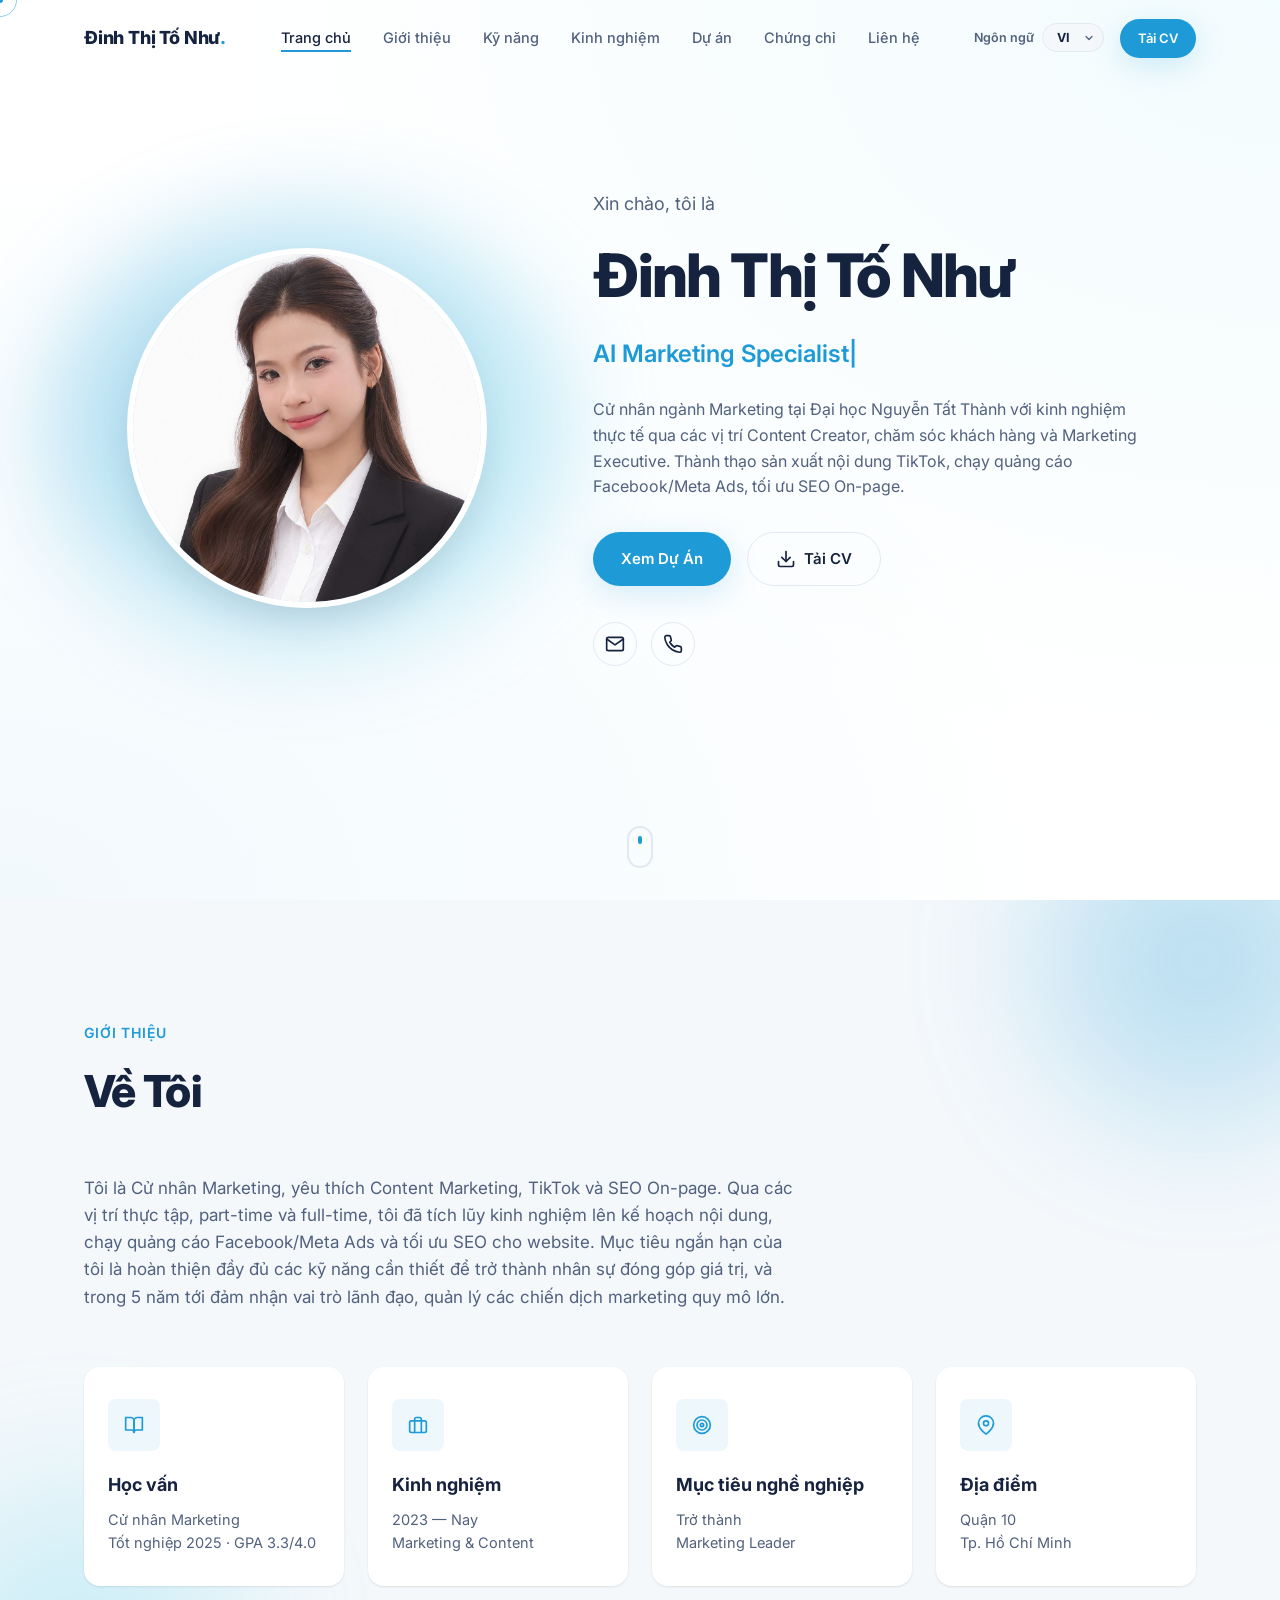
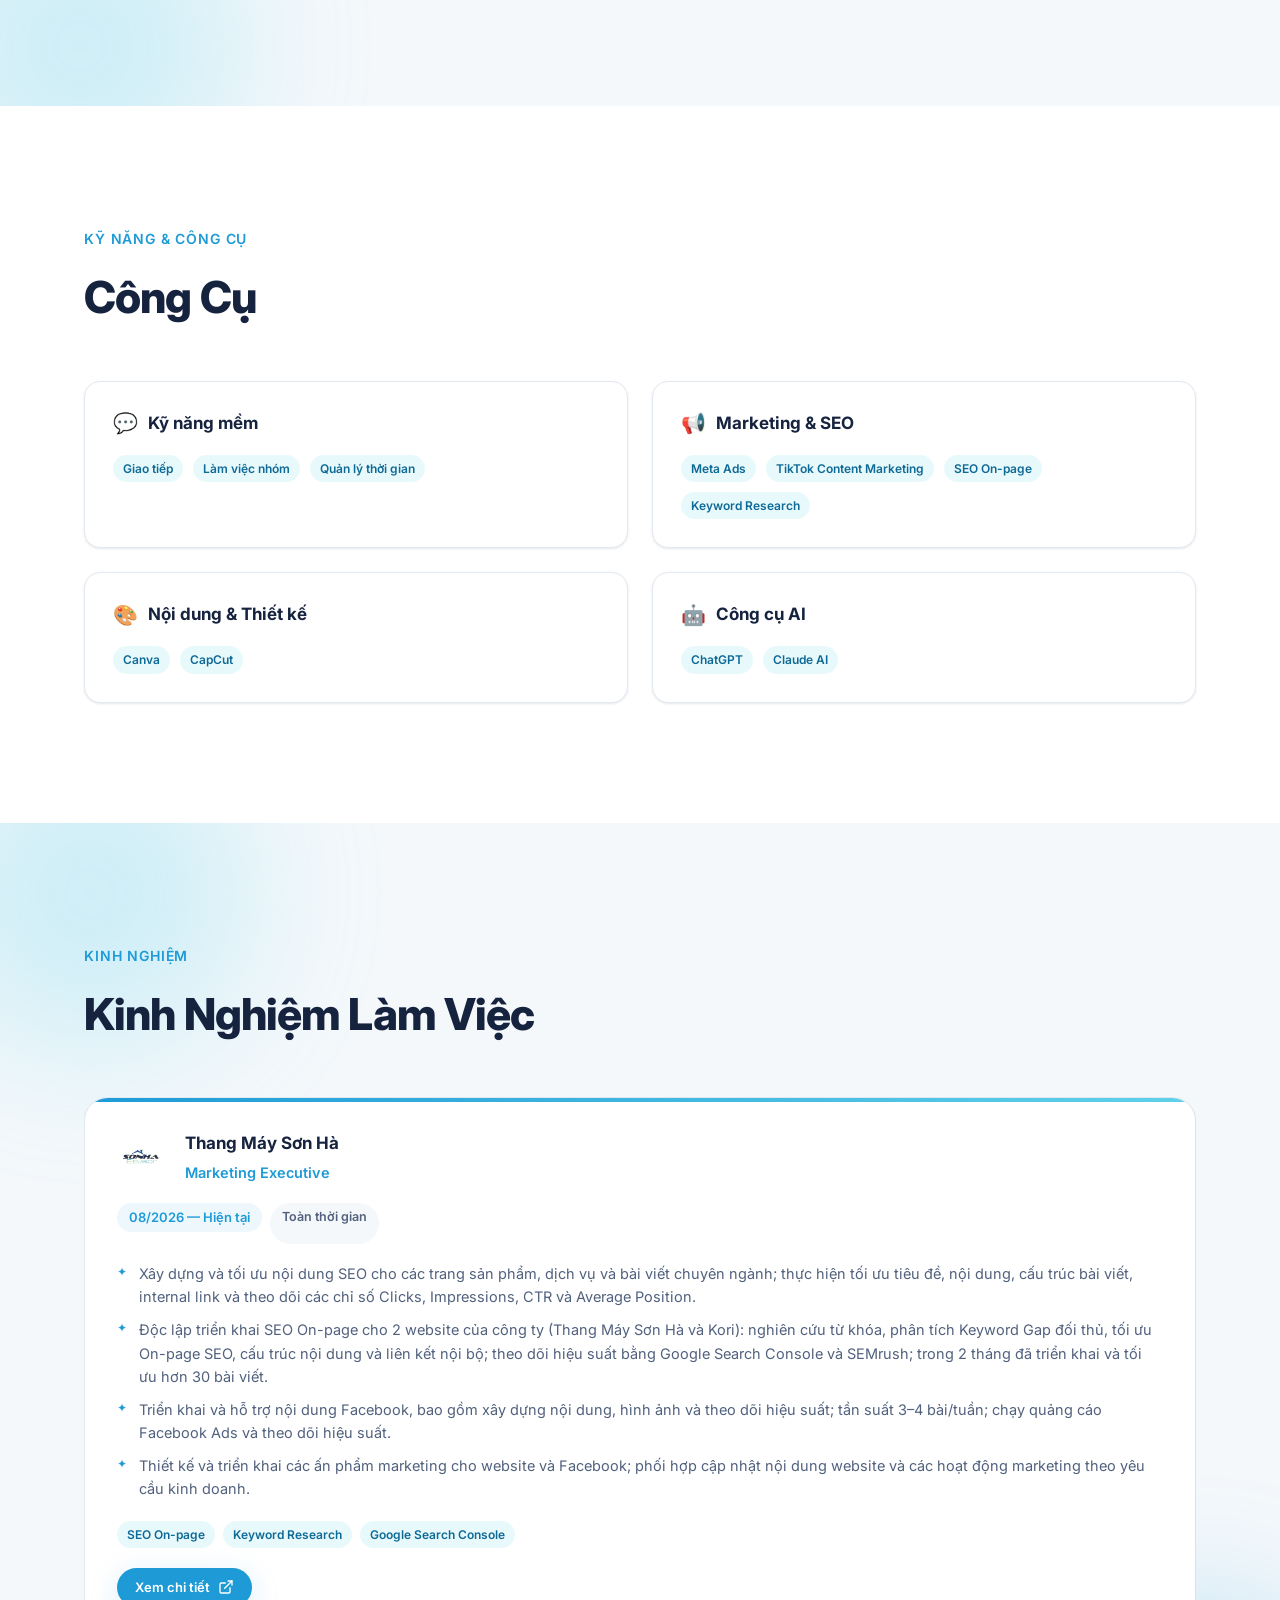
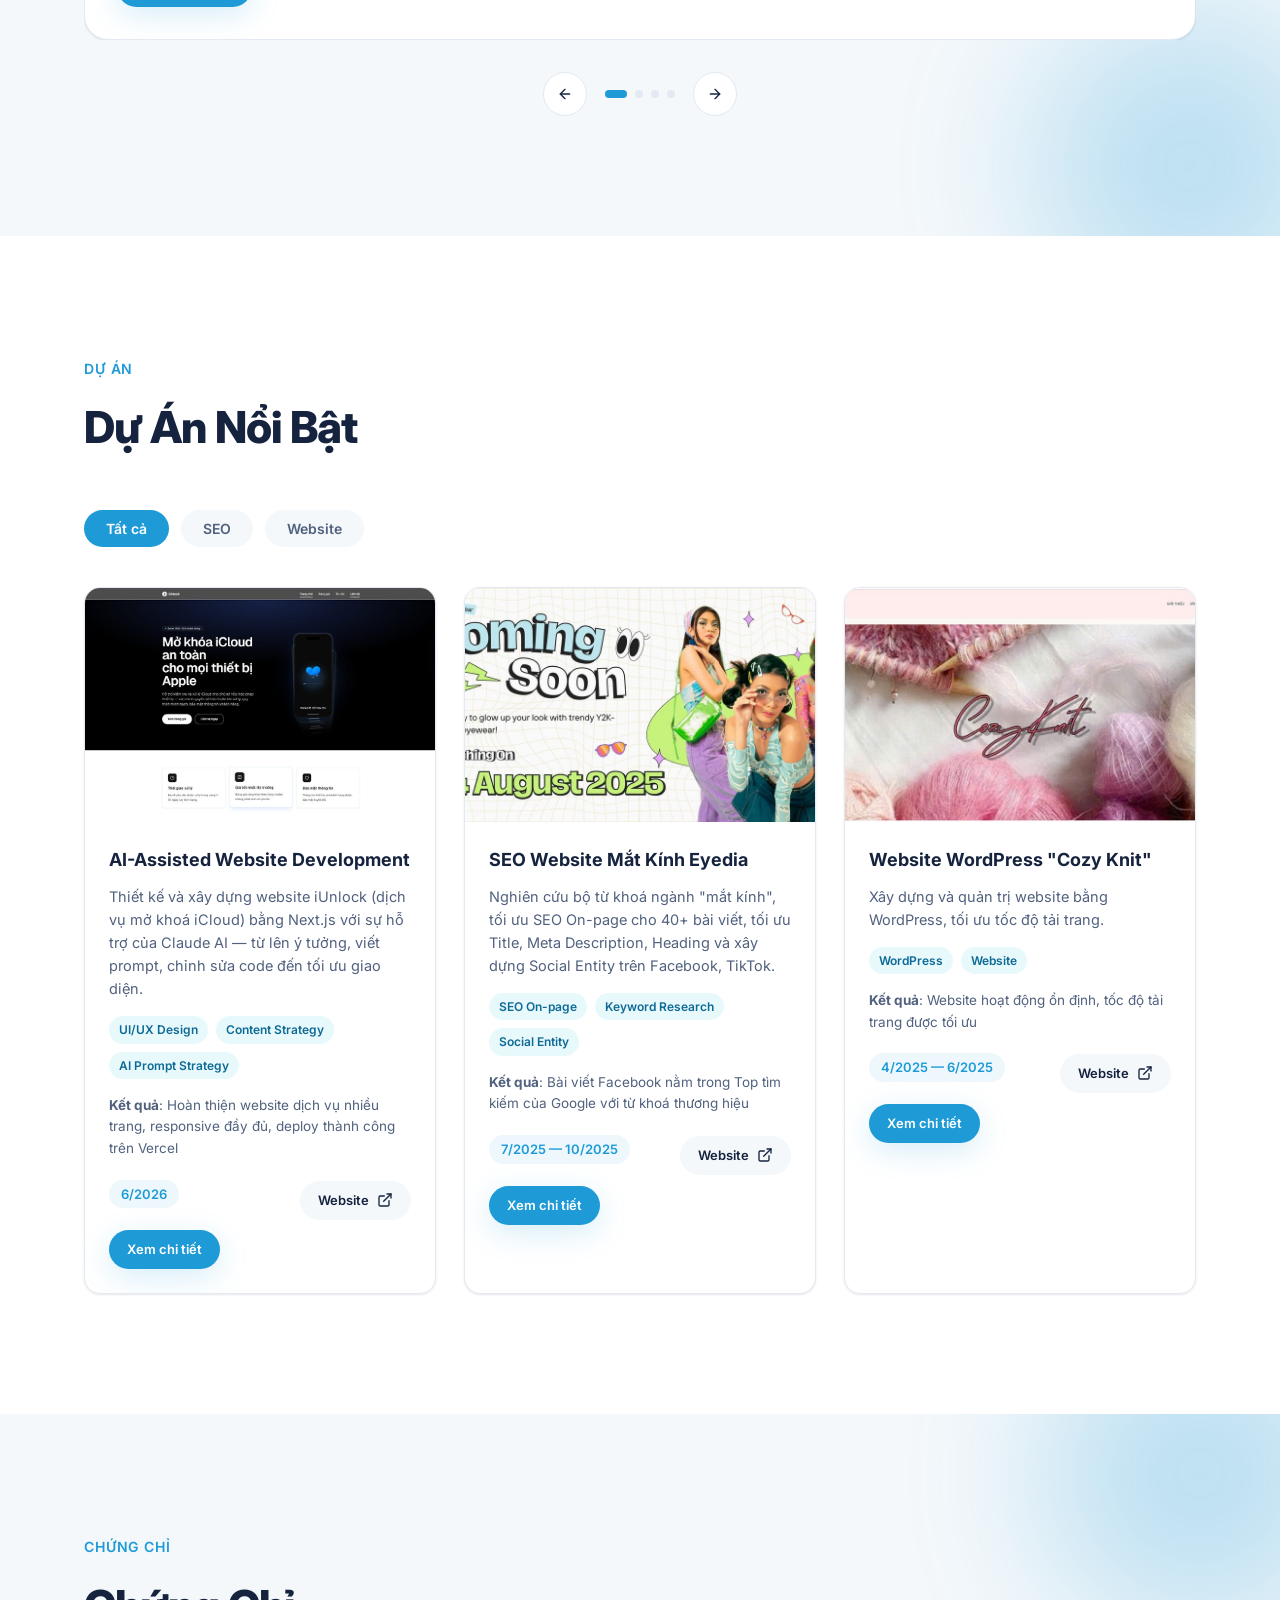
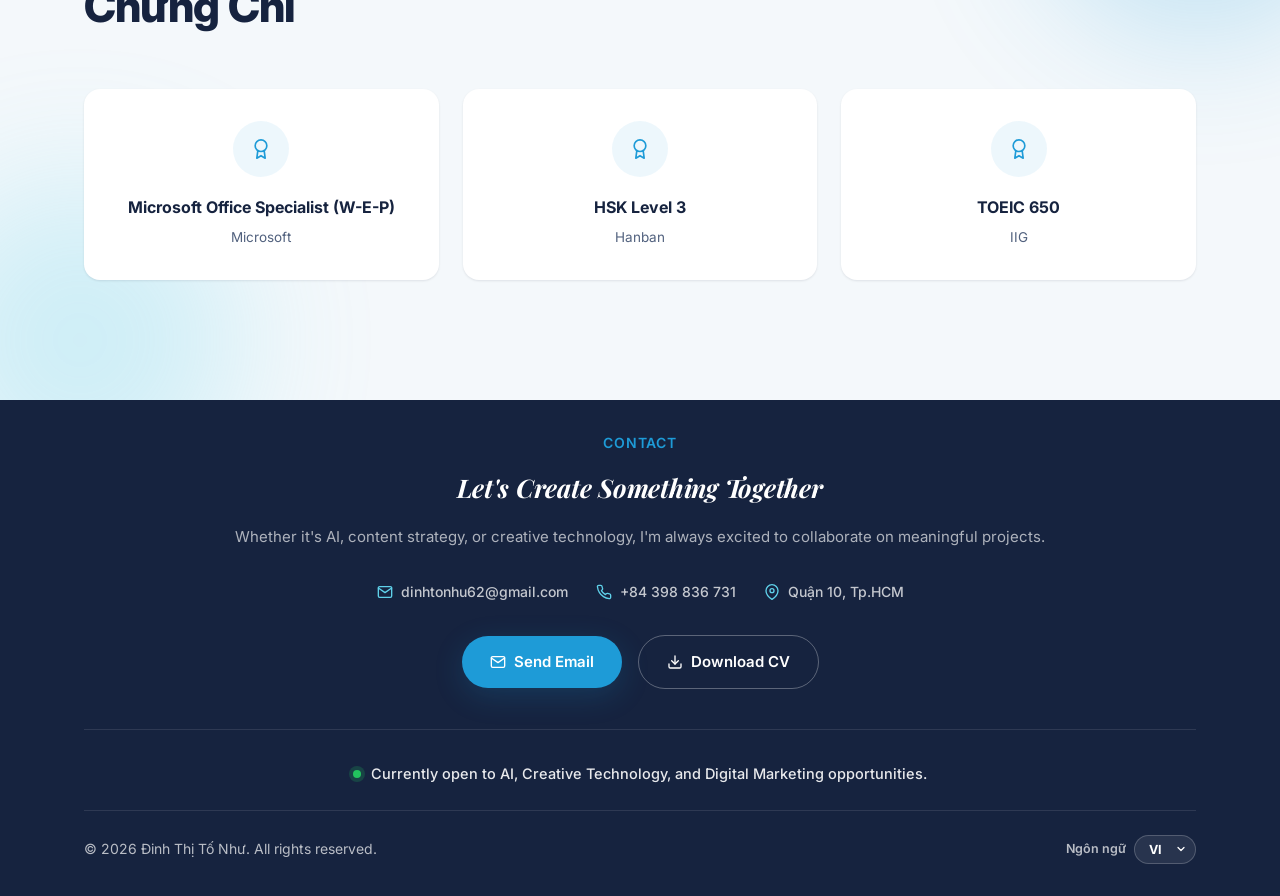
==== commit 309eb54f: "update" ====
--- a/index.html
+++ b/index.html
@@ -124,7 +124,7 @@
             <option value="en">EN</option>
           </select>
         </div>
-        <a href="assets/cv/CV.pdf" download="Dinh-Thi-To-Nhu-CV.pdf" class="btn btn--primary btn--sm" data-i18n="nav.downloadCV">Download CV</a>
+        <a href="assets/cv/Dinh-Thi-To-Nhu-CV-VI.pdf" download="Dinh-Thi-To-Nhu-CV-VI.pdf" data-cv-download class="btn btn--primary btn--sm" data-i18n="nav.downloadCV">Download CV</a>
         <button class="navbar__toggle" id="navToggle" aria-label="Mở menu điều hướng" aria-expanded="false" aria-controls="navMenu">
           <svg class="icon" aria-hidden="true"><use href="#icon-menu"></use></svg>
         </button>
@@ -163,7 +163,7 @@
 
           <div class="hero__actions reveal" data-reveal="fade-up" data-reveal-delay="4">
             <a href="#projects" class="btn btn--primary" data-i18n="hero.viewProjects">Xem Dự Án</a>
-            <a href="assets/cv/CV.pdf" download="Dinh-Thi-To-Nhu-CV.pdf" class="btn btn--outline">
+            <a href="assets/cv/Dinh-Thi-To-Nhu-CV-VI.pdf" download="Dinh-Thi-To-Nhu-CV-VI.pdf" data-cv-download class="btn btn--outline">
               <svg class="icon" aria-hidden="true"><use href="#icon-download"></use></svg>
               <span data-i18n="nav.downloadCV">Download CV</span>
             </a>
@@ -285,20 +285,19 @@
                 <div class="exp-card__head">
                   <div class="exp-card__logo" aria-hidden="true"><img src="assets/images/experience/sonha-logo.png" alt="" /></div>
                   <div>
-                    <p class="exp-card__company">Sơn Hà Elevator</p>
+                    <p class="exp-card__company">Thang Máy Sơn Hà</p>
                     <p class="exp-card__role"><a href="experience/sonha-elevator-marketing.html" data-i18n="exp.sonha.role">Marketing Executive</a></p>
                   </div>
                 </div>
                 <div class="exp-card__badges">
-                  <span class="timeline__duration">08/2026 — 09/2026</span>
+                  <span class="timeline__duration" data-i18n="exp.sonha.duration">08/2026 — Hiện tại</span>
                   <span class="exp-card__type" data-i18n="experience.type.fulltime">Full-time</span>
                 </div>
                 <ul class="exp-card__list">
-                  <li data-i18n="exp.sonha.li1">Triển khai SEO website: keyword research, Keyword Gap, On-page SEO, content optimization và internal linking; theo dõi hiệu suất bằng Google Search Console và các công cụ SEO.</li>
-                  <li data-i18n="exp.sonha.li2">Tối ưu nội dung và landing page, góp phần tăng 14,1% organic clicks trung bình/ngày và cải thiện CTR từ 1,9% lên 2,9% trong 50 ngày so với giai đoạn 50 ngày trước đó.</li>
-                  <li data-i18n="exp.sonha.li3">Tối ưu nhóm từ khóa ngành thang máy; từ khóa "thang máy tải hàng" tăng 350% organic clicks (2 → 9) và cải thiện vị trí trung bình 7,5 → 6,5.</li>
-                  <li data-i18n="exp.sonha.li4">Xây dựng và tối ưu nội dung SEO cho trang sản phẩm, dịch vụ và bài viết website; theo dõi Clicks, Impressions, CTR và Ranking để đánh giá hiệu quả.</li>
-                  <li data-i18n="exp.sonha.li5">Sản xuất và đăng nội dung Facebook (ảnh, video) với tần suất 3–4 bài/tuần; chạy quảng cáo Facebook Ads và theo dõi hiệu suất, đạt 25,3K views (+136,3%), 399 link clicks (+204,6%) và 77 interactions (+54%) trong kỳ báo cáo.</li>
+                  <li data-i18n="exp.sonha.li1">Xây dựng và tối ưu nội dung SEO cho các trang sản phẩm, dịch vụ và bài viết chuyên ngành; thực hiện tối ưu tiêu đề, nội dung, cấu trúc bài viết, internal link và theo dõi các chỉ số Clicks, Impressions, CTR và Average Position.</li>
+                  <li data-i18n="exp.sonha.li2">Độc lập triển khai SEO On-page cho 2 website của công ty (Thang Máy Sơn Hà và Kori): nghiên cứu từ khóa, phân tích Keyword Gap đối thủ, tối ưu On-page SEO, cấu trúc nội dung và liên kết nội bộ; theo dõi hiệu suất bằng Google Search Console và SEMrush; trong 2 tháng đã triển khai và tối ưu hơn 30 bài viết.</li>
+                  <li data-i18n="exp.sonha.li3">Triển khai và hỗ trợ nội dung Facebook, bao gồm xây dựng nội dung, hình ảnh và theo dõi hiệu suất; tần suất 3–4 bài/tuần; chạy quảng cáo Facebook Ads và theo dõi hiệu suất.</li>
+                  <li data-i18n="exp.sonha.li4">Thiết kế và triển khai các ấn phẩm marketing cho website và Facebook; phối hợp cập nhật nội dung website và các hoạt động marketing theo yêu cầu kinh doanh.</li>
                 </ul>
                 <div class="exp-card__tags">
                   <span class="tag">SEO On-page</span>
@@ -550,7 +549,7 @@
           <a href="mailto:dinhtonhu62@gmail.com" class="btn btn--primary">
             <svg class="icon icon--sm" aria-hidden="true"><use href="#icon-mail"></use></svg> <span>Send Email</span>
           </a>
-          <a href="assets/cv/CV.pdf" download="Dinh-Thi-To-Nhu-CV.pdf" class="btn btn--outline">
+          <a href="assets/cv/Dinh-Thi-To-Nhu-CV-VI.pdf" download="Dinh-Thi-To-Nhu-CV-VI.pdf" data-cv-download class="btn btn--outline">
             <svg class="icon icon--sm" aria-hidden="true"><use href="#icon-download"></use></svg> <span>Download CV</span>
           </a>
         </div>
--- a/css/style.css
+++ b/css/style.css
@@ -2668,6 +2668,15 @@
   margin-bottom: 16px;
 }
 
+.viz-images > * {
+  min-width: 0;
+}
+
+.viz-images img {
+  min-width: 0;
+  max-width: 100%;
+}
+
 .viz-images--pair {
   grid-template-columns: repeat(2, 1fr);
 }
@@ -3039,14 +3048,54 @@
   .viz-images--pair,
   .viz-images--feature,
   .viz-images--triple,
-  .viz-compare,
+  .viz-compare {
+    grid-template-columns: 1fr;
+  }
+
   .viz-social-stats,
   .viz-social-stats--4 {
-    grid-template-columns: 1fr;
+    grid-template-columns: repeat(2, 1fr);
+    gap: 12px;
+  }
+
+  .viz-social-stat {
+    padding: 14px 10px;
+  }
+
+  .viz-social-stat__value {
+    font-size: 19px;
+  }
+
+  .viz-social-stat__label {
+    font-size: 11.5px;
   }
 
   .viz-opportunity {
     flex-direction: column;
+  }
+}
+
+@media (max-width: 420px) {
+  .viz-social-stats,
+  .viz-social-stats--4 {
+    gap: 10px;
+  }
+
+  .viz-social-stat {
+    padding: 12px 8px;
+  }
+
+  .viz-social-stat__value {
+    font-size: 17px;
+  }
+
+  .viz-social-stat__delta {
+    font-size: 11px;
+    padding: 1px 6px;
+  }
+
+  .viz-social-stat__label {
+    font-size: 11px;
   }
 }
 
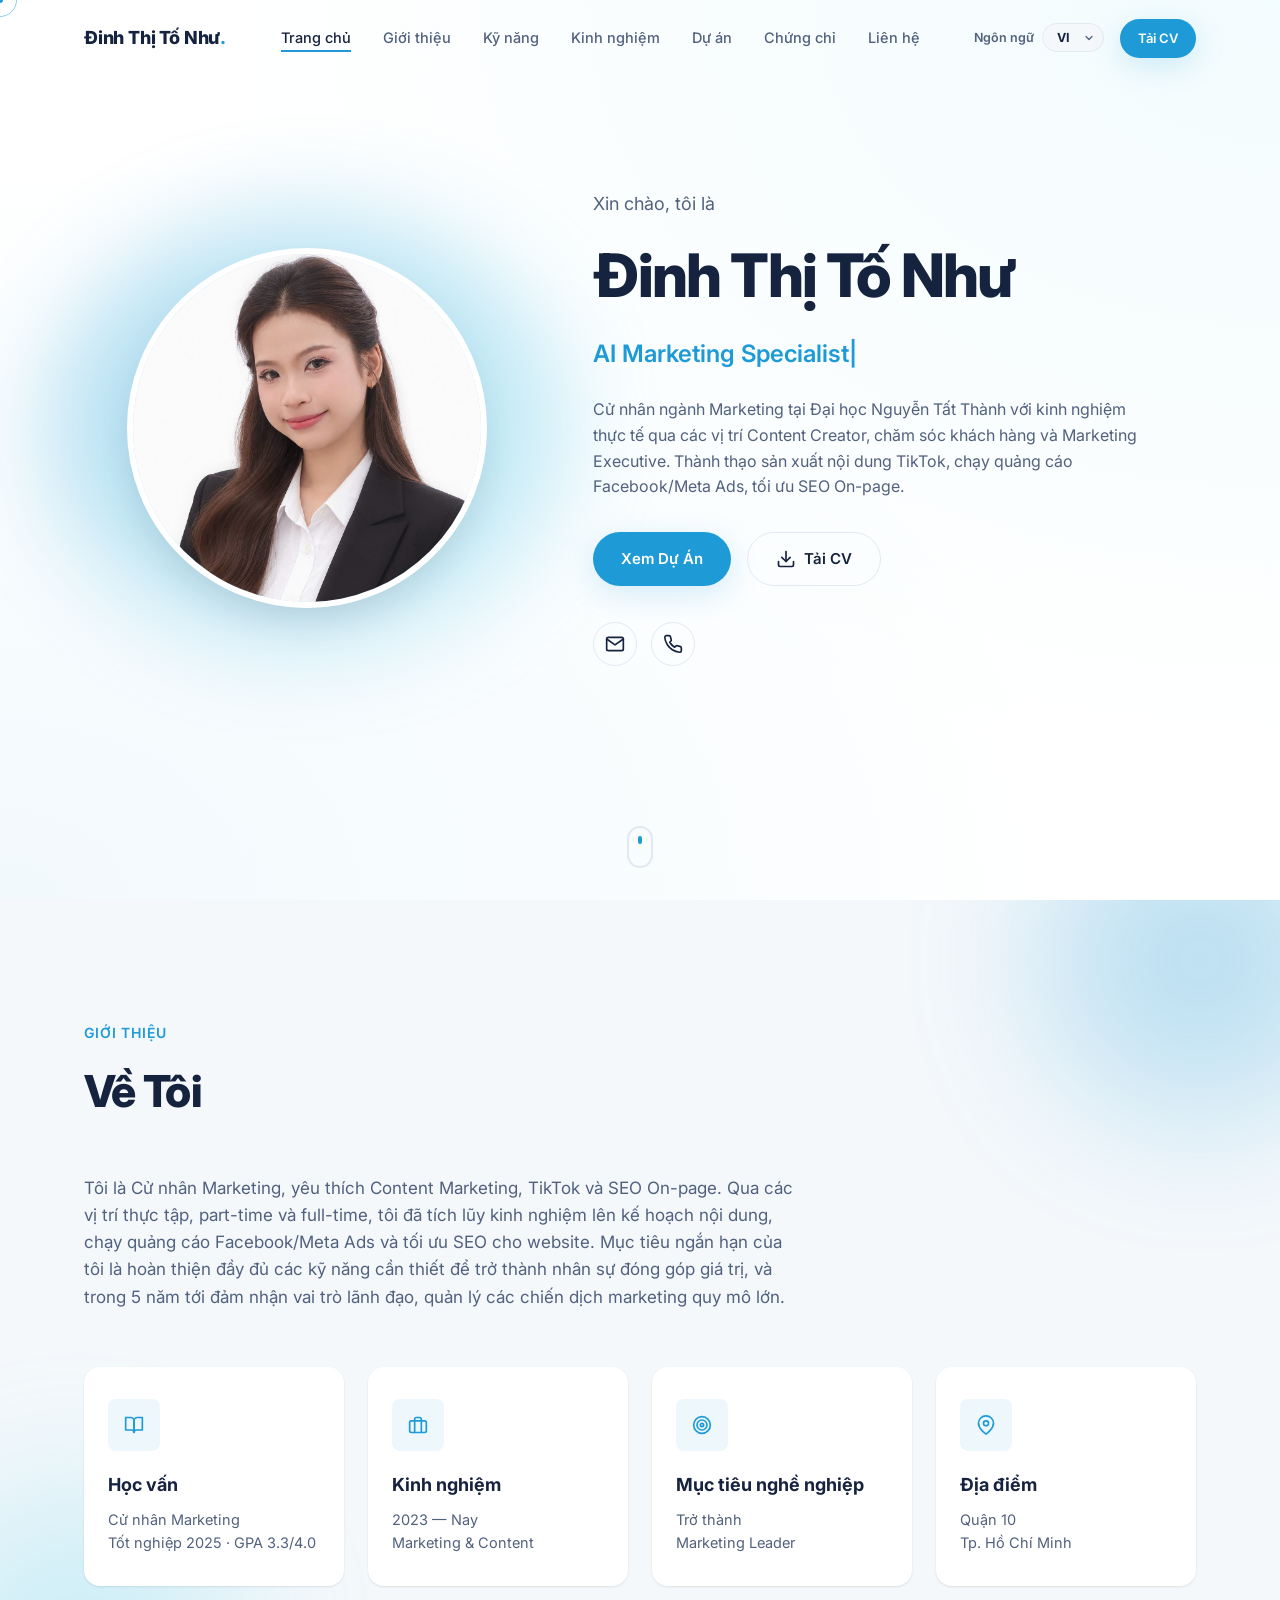
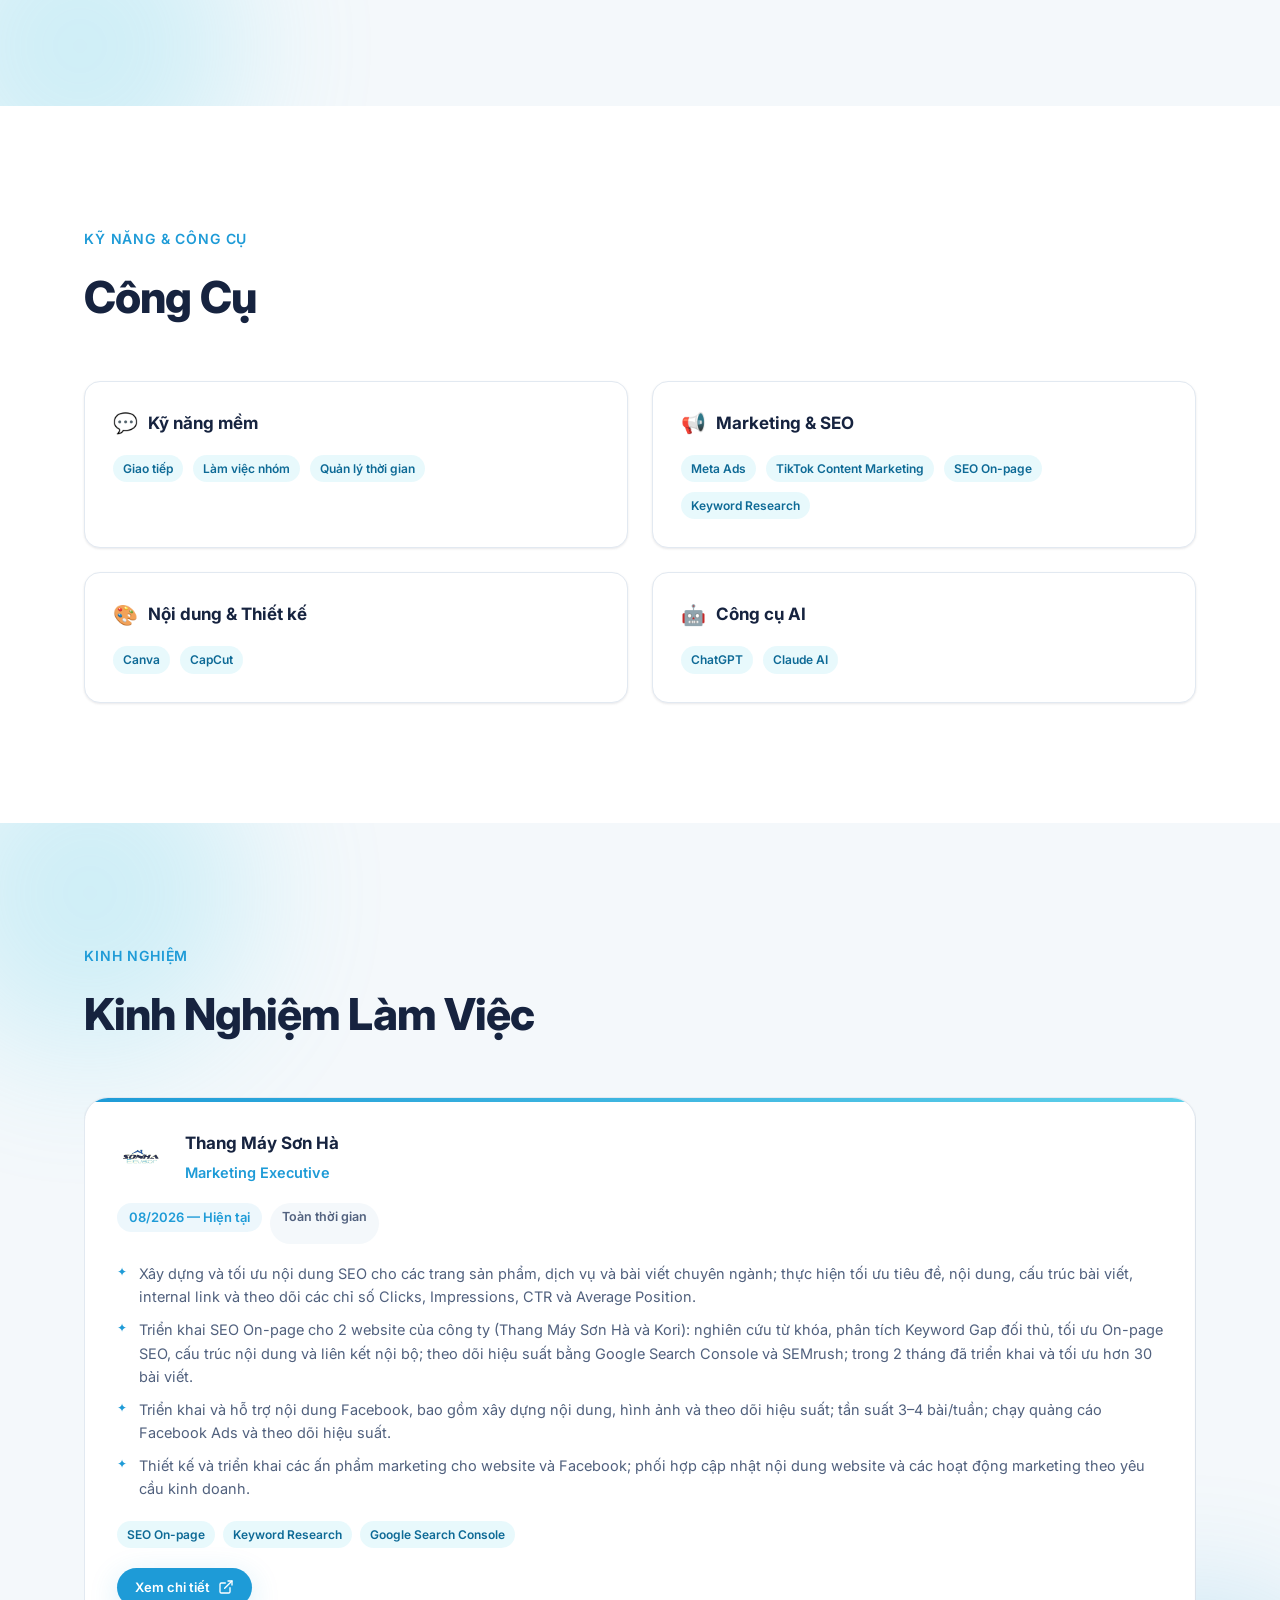
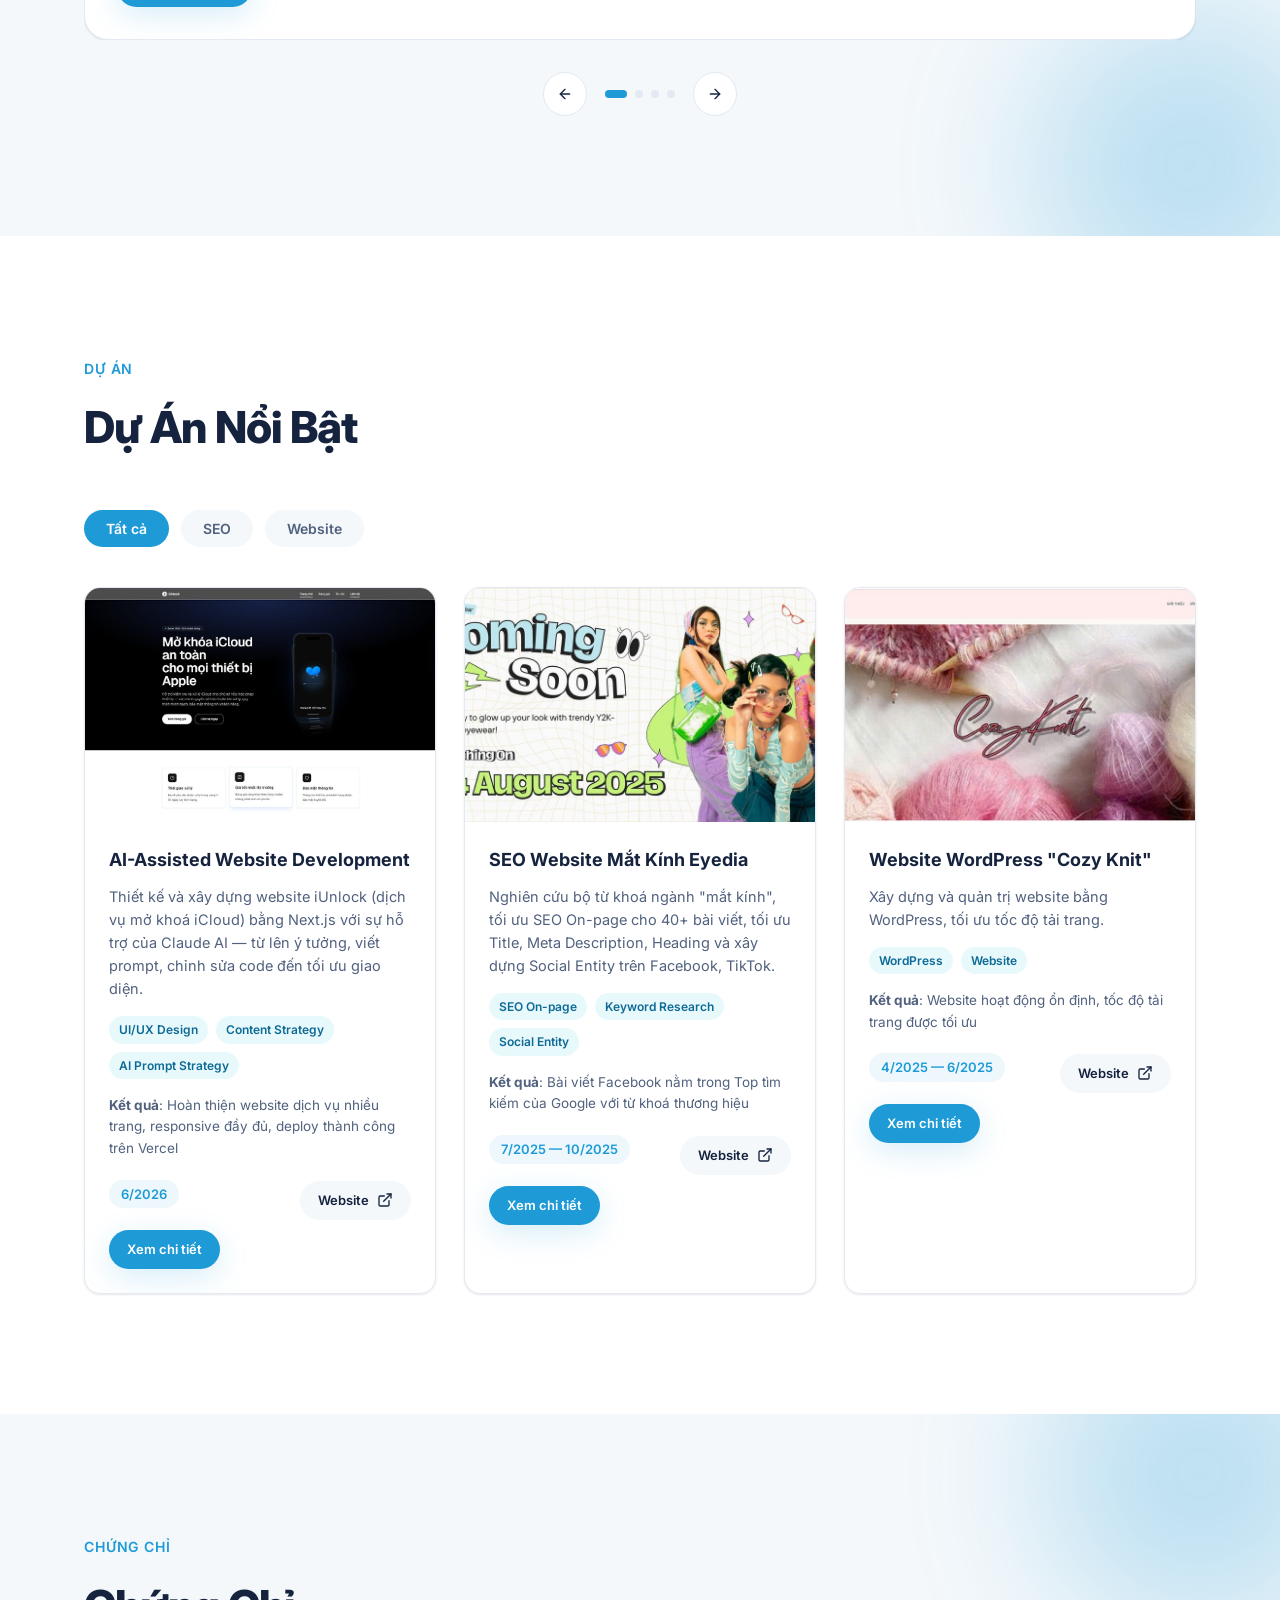
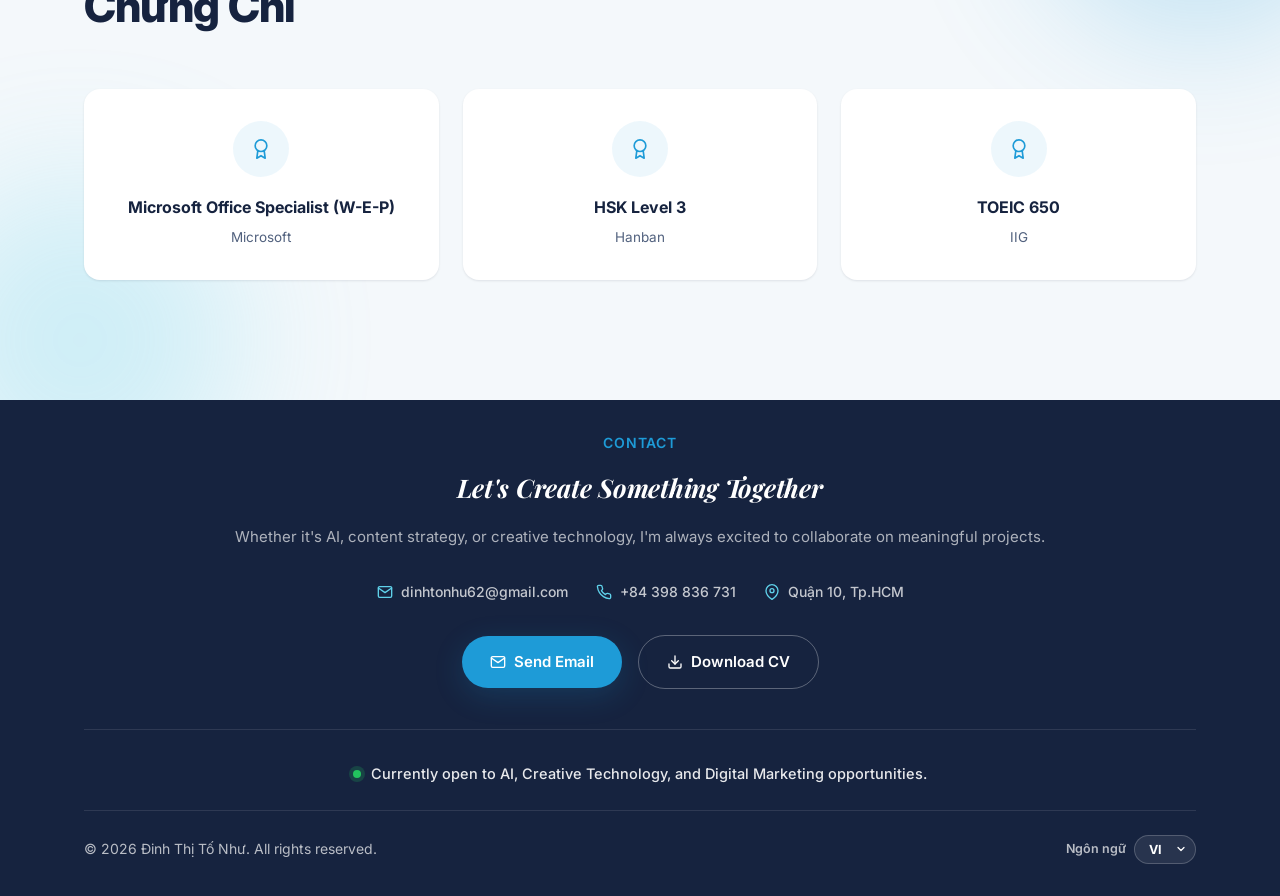
==== commit 6dad89dc: "update" ====
--- a/index.html
+++ b/index.html
@@ -295,7 +295,7 @@
                 </div>
                 <ul class="exp-card__list">
                   <li data-i18n="exp.sonha.li1">Xây dựng và tối ưu nội dung SEO cho các trang sản phẩm, dịch vụ và bài viết chuyên ngành; thực hiện tối ưu tiêu đề, nội dung, cấu trúc bài viết, internal link và theo dõi các chỉ số Clicks, Impressions, CTR và Average Position.</li>
-                  <li data-i18n="exp.sonha.li2">Độc lập triển khai SEO On-page cho 2 website của công ty (Thang Máy Sơn Hà và Kori): nghiên cứu từ khóa, phân tích Keyword Gap đối thủ, tối ưu On-page SEO, cấu trúc nội dung và liên kết nội bộ; theo dõi hiệu suất bằng Google Search Console và SEMrush; trong 2 tháng đã triển khai và tối ưu hơn 30 bài viết.</li>
+                  <li data-i18n="exp.sonha.li2">Triển khai SEO On-page cho 2 website của công ty (Thang Máy Sơn Hà và Kori): nghiên cứu từ khóa, phân tích Keyword Gap đối thủ, tối ưu On-page SEO, cấu trúc nội dung và liên kết nội bộ; theo dõi hiệu suất bằng Google Search Console và SEMrush; trong 2 tháng đã triển khai và tối ưu hơn 30 bài viết.</li>
                   <li data-i18n="exp.sonha.li3">Triển khai và hỗ trợ nội dung Facebook, bao gồm xây dựng nội dung, hình ảnh và theo dõi hiệu suất; tần suất 3–4 bài/tuần; chạy quảng cáo Facebook Ads và theo dõi hiệu suất.</li>
                   <li data-i18n="exp.sonha.li4">Thiết kế và triển khai các ấn phẩm marketing cho website và Facebook; phối hợp cập nhật nội dung website và các hoạt động marketing theo yêu cầu kinh doanh.</li>
                 </ul>
--- a/css/style.css
+++ b/css/style.css
@@ -2677,6 +2677,16 @@
   max-width: 100%;
 }
 
+.viz-section img.is-zoomable {
+  cursor: zoom-in;
+  transition: filter 0.25s ease, box-shadow 0.25s ease;
+}
+
+.viz-section img.is-zoomable:hover {
+  filter: brightness(1.05);
+  box-shadow: 0 0 0 3px rgba(30, 155, 215, 0.35);
+}
+
 .viz-images--pair {
   grid-template-columns: repeat(2, 1fr);
 }
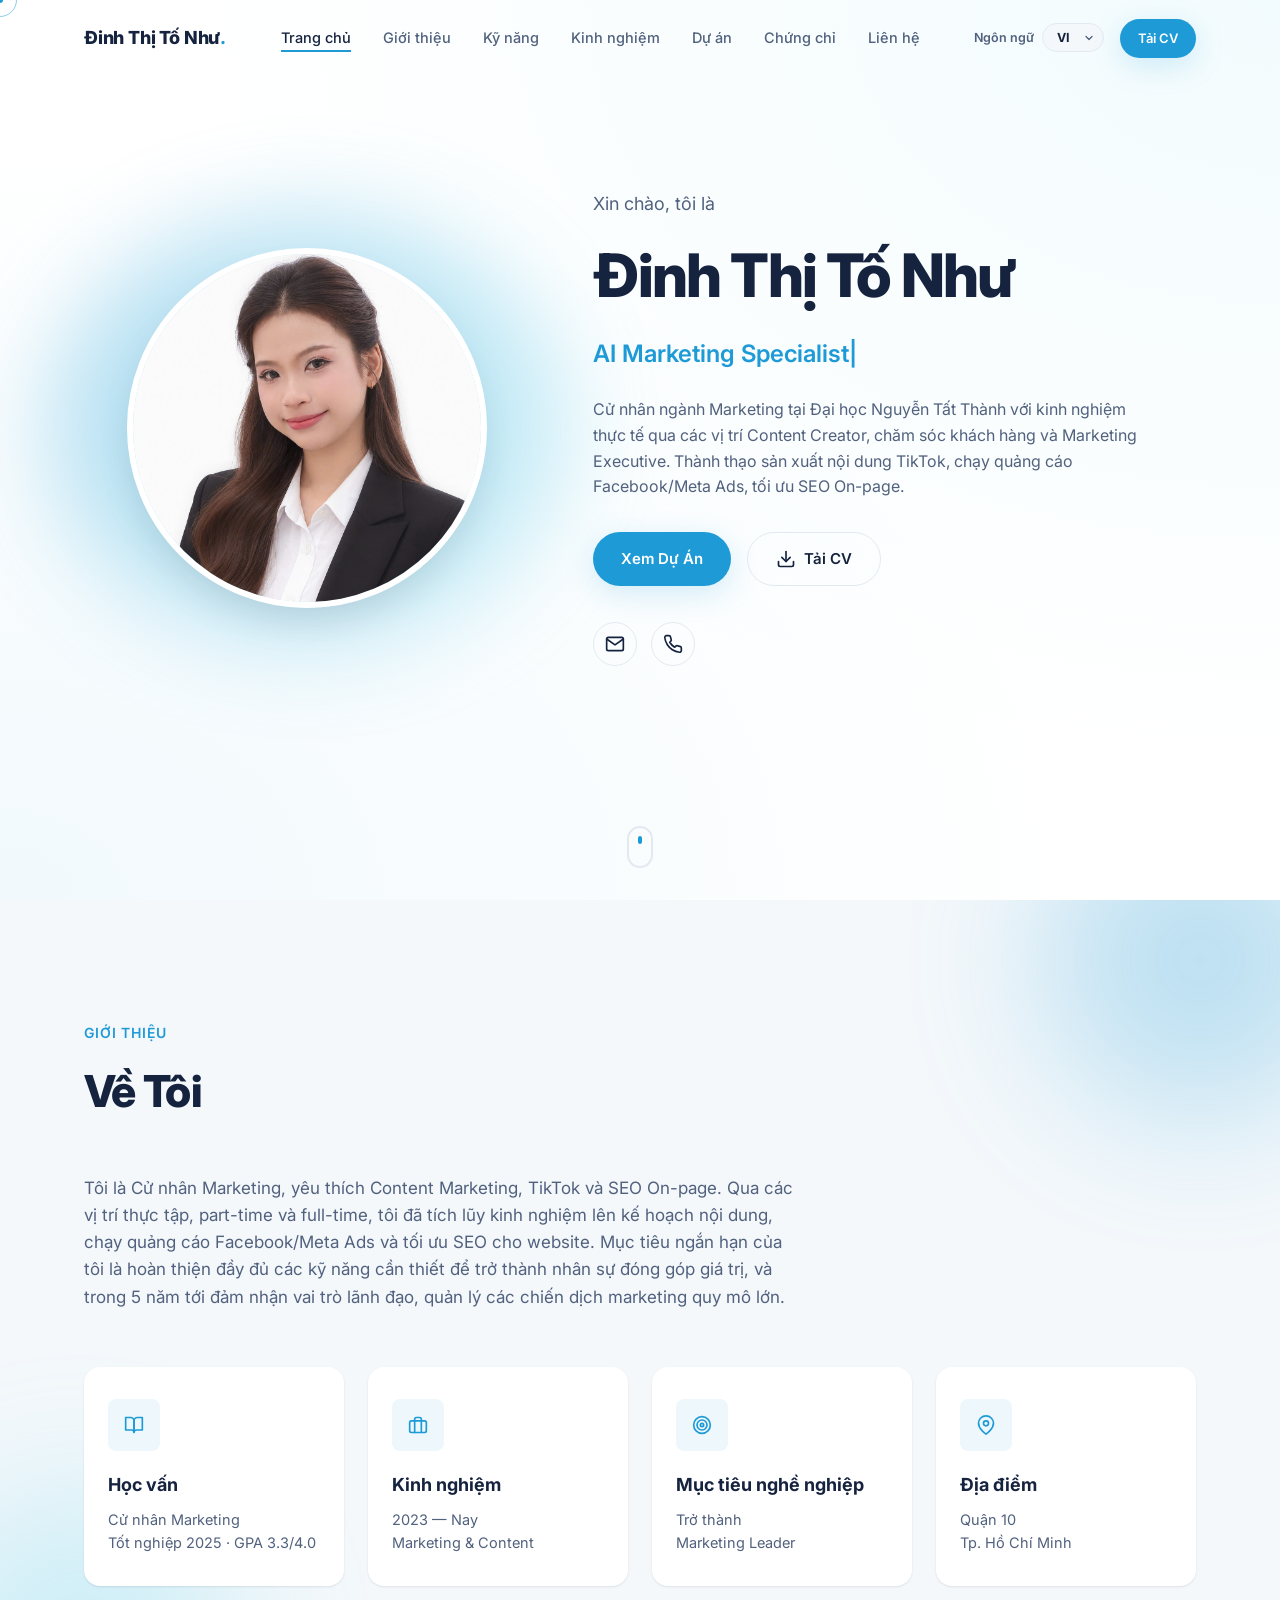
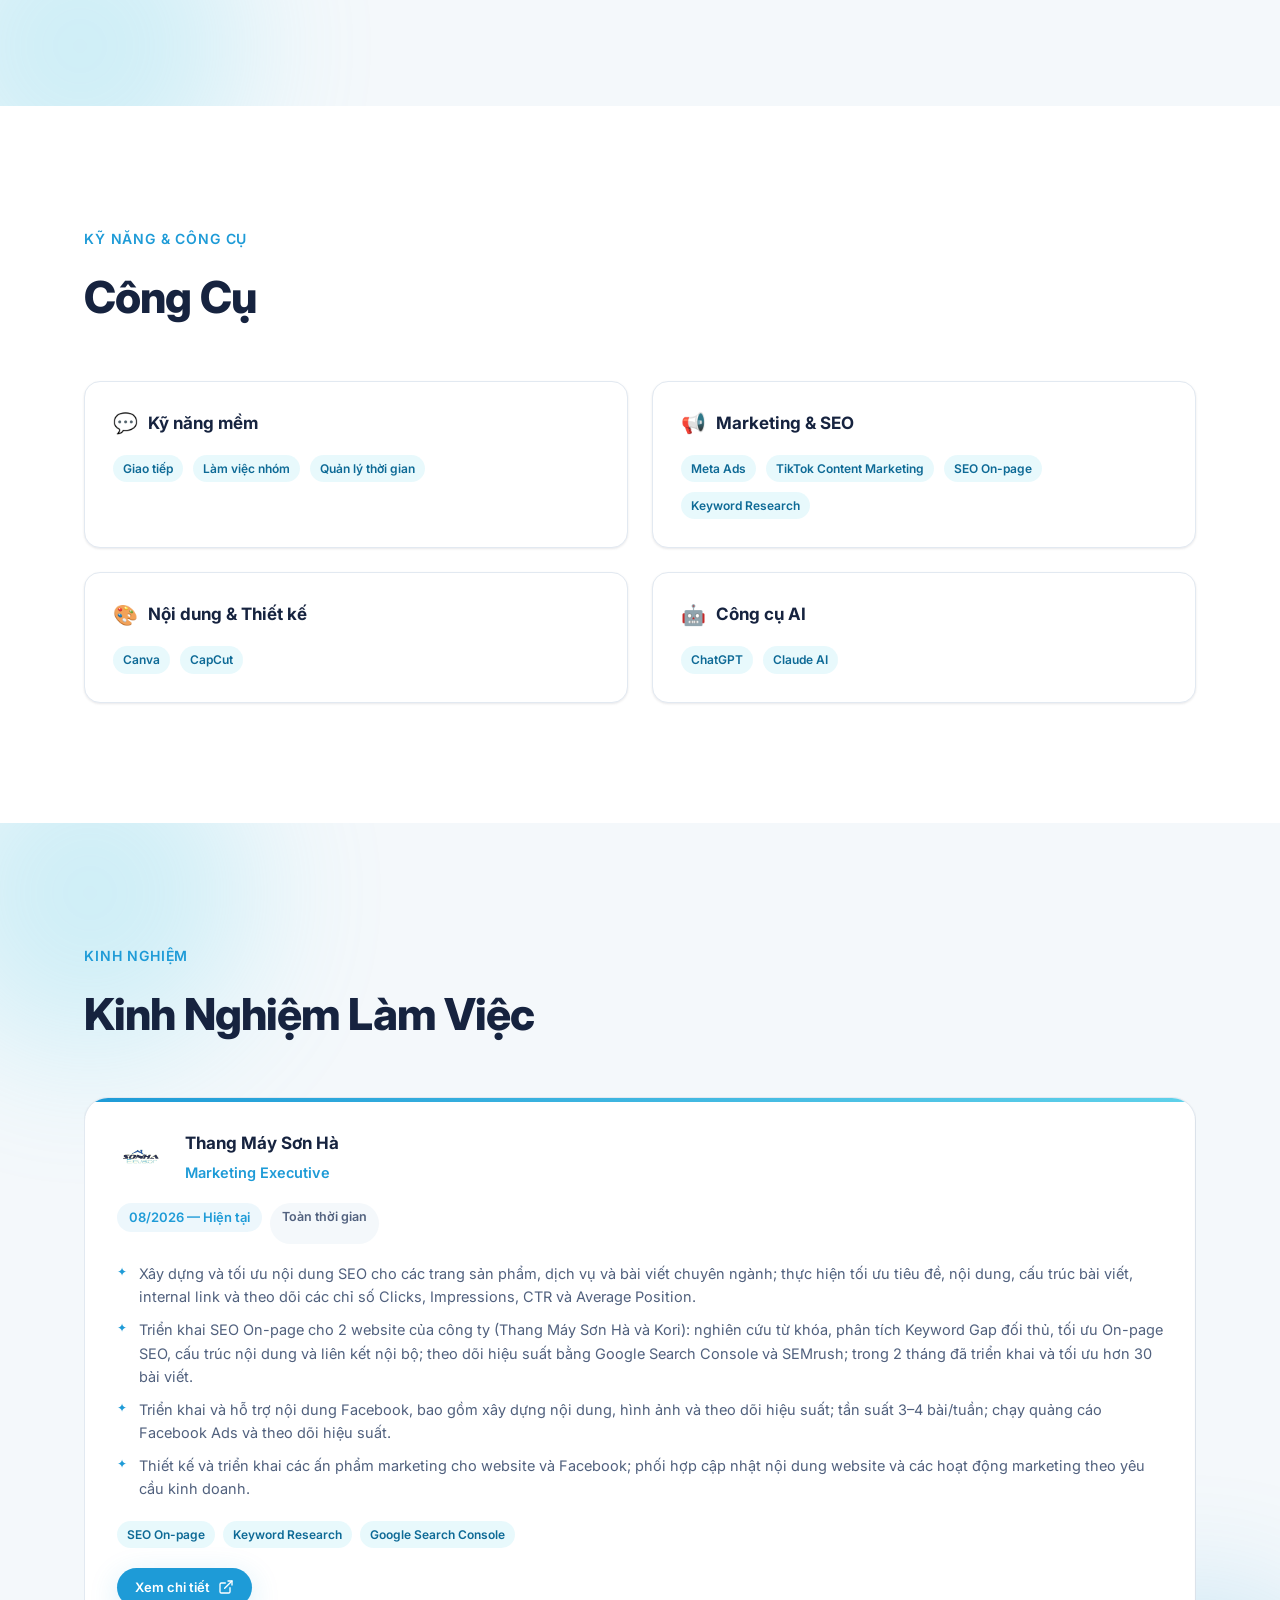
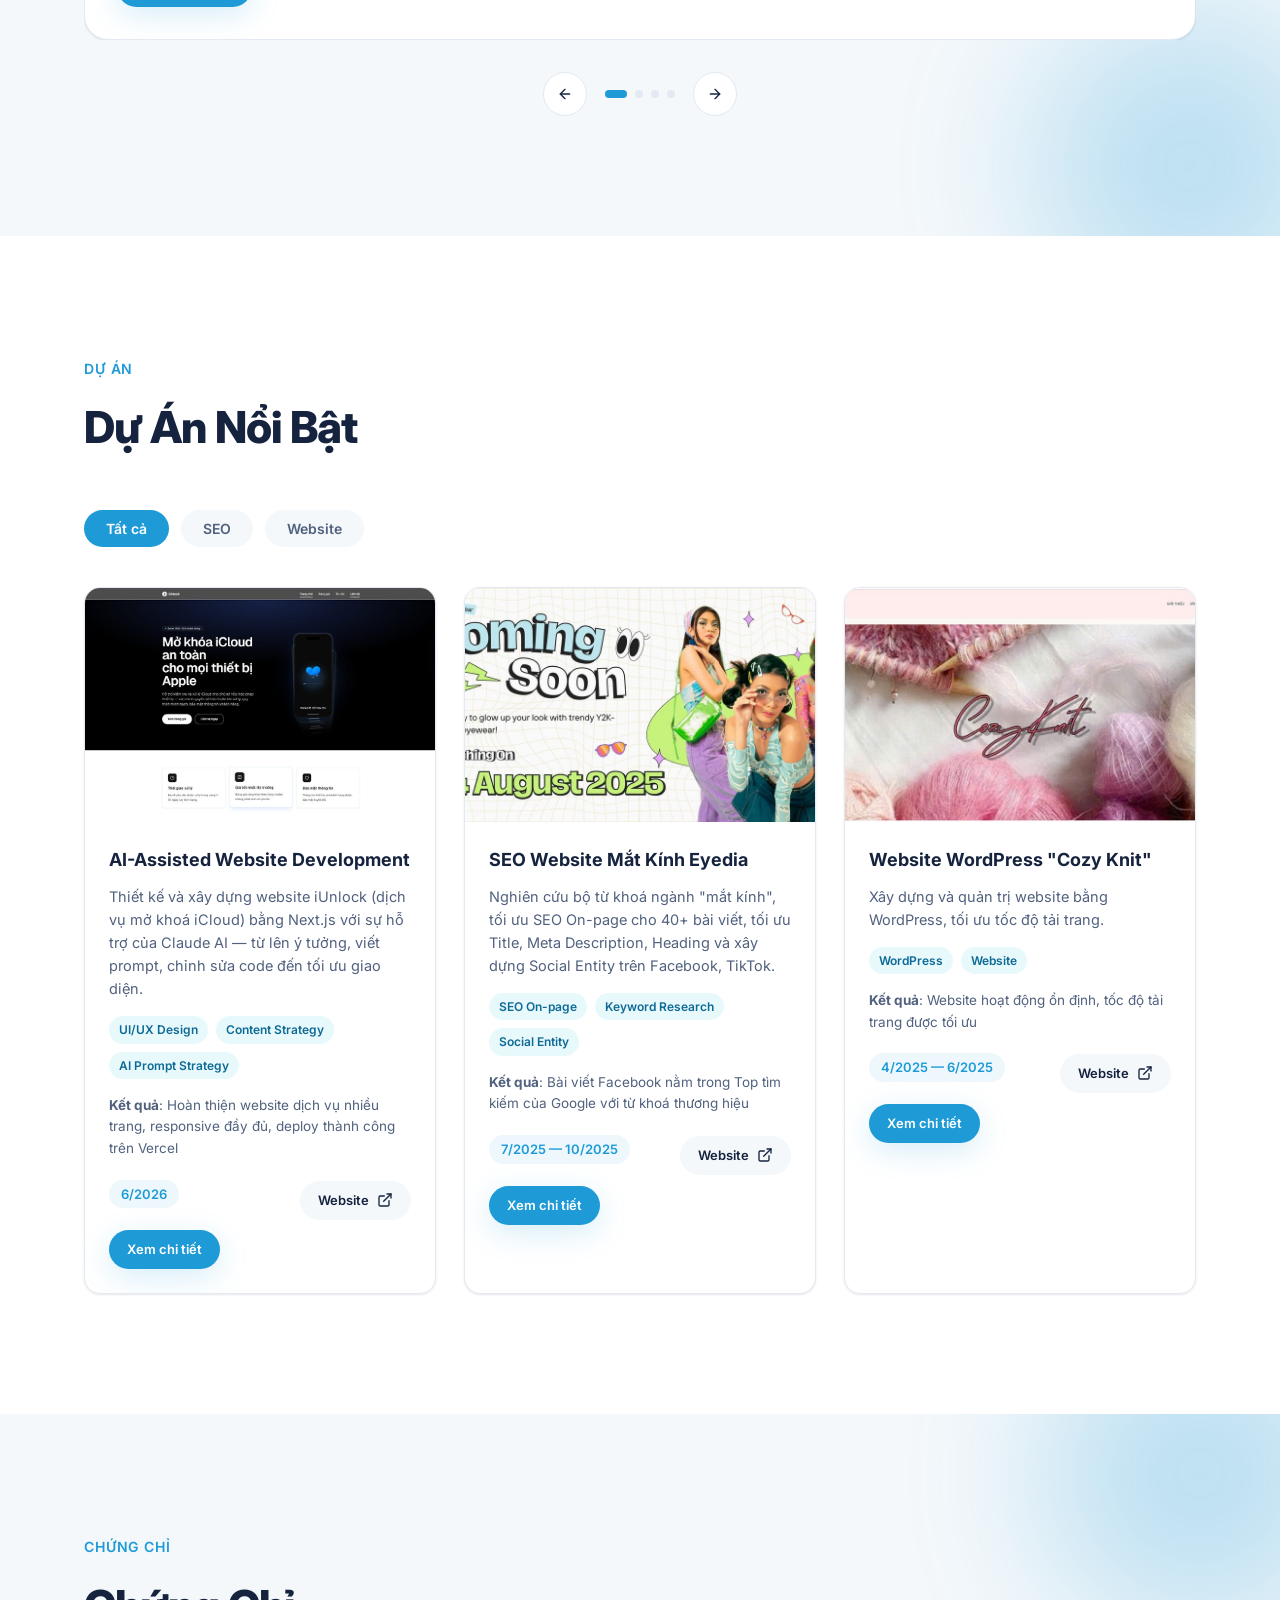
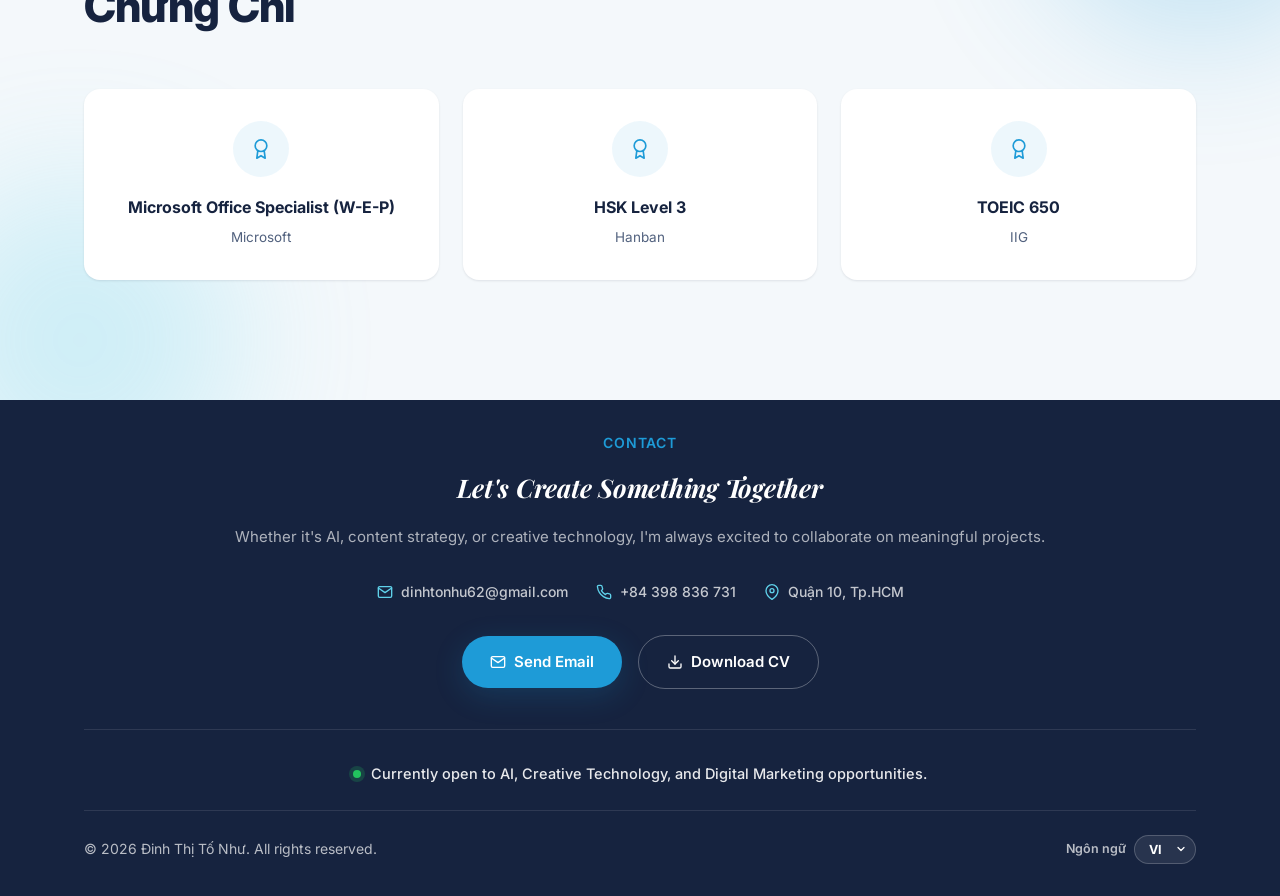
==== commit 6c705485: "Update" ====
--- a/index.html
+++ b/index.html
@@ -6,9 +6,9 @@
   <meta name="google-site-verification" content="6b82nQMWMxHXHGan_A_3esVPQN40HwRv0e1l6CR7K2I" />
 
   <!-- ============ SEO META ============ -->
-  <title>Đinh Thị Tố Như | Nhân viên Marketing</title>
-  <meta name="description" content="Portfolio của Đinh Thị Tố Như - AI Marketing Specialist với kinh nghiệm về Content Marketing, TikTok, SEO On-page, Prompt Engineering và Facebook/Meta Ads. Xem dự án, kỹ năng và kinh nghiệm làm việc." />
-  <meta name="keywords" content="AI Marketing Specialist, Content Creator, TikTok Marketing, SEO On-page, Prompt Engineering, Meta Ads, Portfolio" />
+  <title>Đinh Thị Tố Như | Marketing Executive</title>
+  <meta name="description" content="Portfolio của Đinh Thị Tố Như - Marketing Executive với kinh nghiệm về Content Marketing, TikTok, SEO On-page, Prompt Engineering và Facebook/Meta Ads. Xem dự án, kỹ năng và kinh nghiệm làm việc." />
+  <meta name="keywords" content="Marketing Executive, Content Creator, TikTok Marketing, SEO On-page, Prompt Engineering, Meta Ads, Portfolio" />
   <meta name="author" content="Đinh Thị Tố Như" />
   <meta name="robots" content="index, follow" />
   <link rel="canonical" href="https://dinhtonhu62-code.github.io/dinhtonhu.github.io/" />
@@ -16,7 +16,7 @@
 
   <!-- ============ OPEN GRAPH ============ -->
   <meta property="og:type" content="website" />
-  <meta property="og:title" content="Đinh Thị Tố Như | Nhân viên Marketing" />
+  <meta property="og:title" content="Đinh Thị Tố Như | Marketing Executive" />
   <meta property="og:description" content="Portfolio cá nhân - Content Marketing, TikTok, SEO On-page, Meta Ads. Xem dự án và kinh nghiệm làm việc." />
   <meta property="og:image" content="https://dinhtonhu62-code.github.io/dinhtonhu.github.io/assets/images/og-image.svg" />
   <meta property="og:url" content="https://dinhtonhu62-code.github.io/dinhtonhu.github.io/" />
@@ -25,7 +25,7 @@
 
   <!-- ============ TWITTER CARD ============ -->
   <meta name="twitter:card" content="summary_large_image" />
-  <meta name="twitter:title" content="Đinh Thị Tố Như | AI Marketing Specialist" />
+  <meta name="twitter:title" content="Đinh Thị Tố Như | Marketing Executive" />
   <meta name="twitter:description" content="Portfolio cá nhân - Content Marketing, TikTok, SEO On-page, Meta Ads. Xem dự án và kinh nghiệm làm việc." />
   <meta name="twitter:image" content="https://dinhtonhu62-code.github.io/dinhtonhu.github.io/assets/images/og-image.svg" />
 
@@ -46,7 +46,7 @@
     "@context": "https://schema.org",
     "@type": "Person",
     "name": "Đinh Thị Tố Như",
-    "jobTitle": "Nhân viên Marketing",
+    "jobTitle": "Marketing Executive",
     "url": "https://dinhtonhu62-code.github.io/dinhtonhu.github.io/",
     "image": "https://dinhtonhu62-code.github.io/dinhtonhu.github.io/assets/images/avata.jpg",
     "email": "mailto:dinhtonhu62@gmail.com",
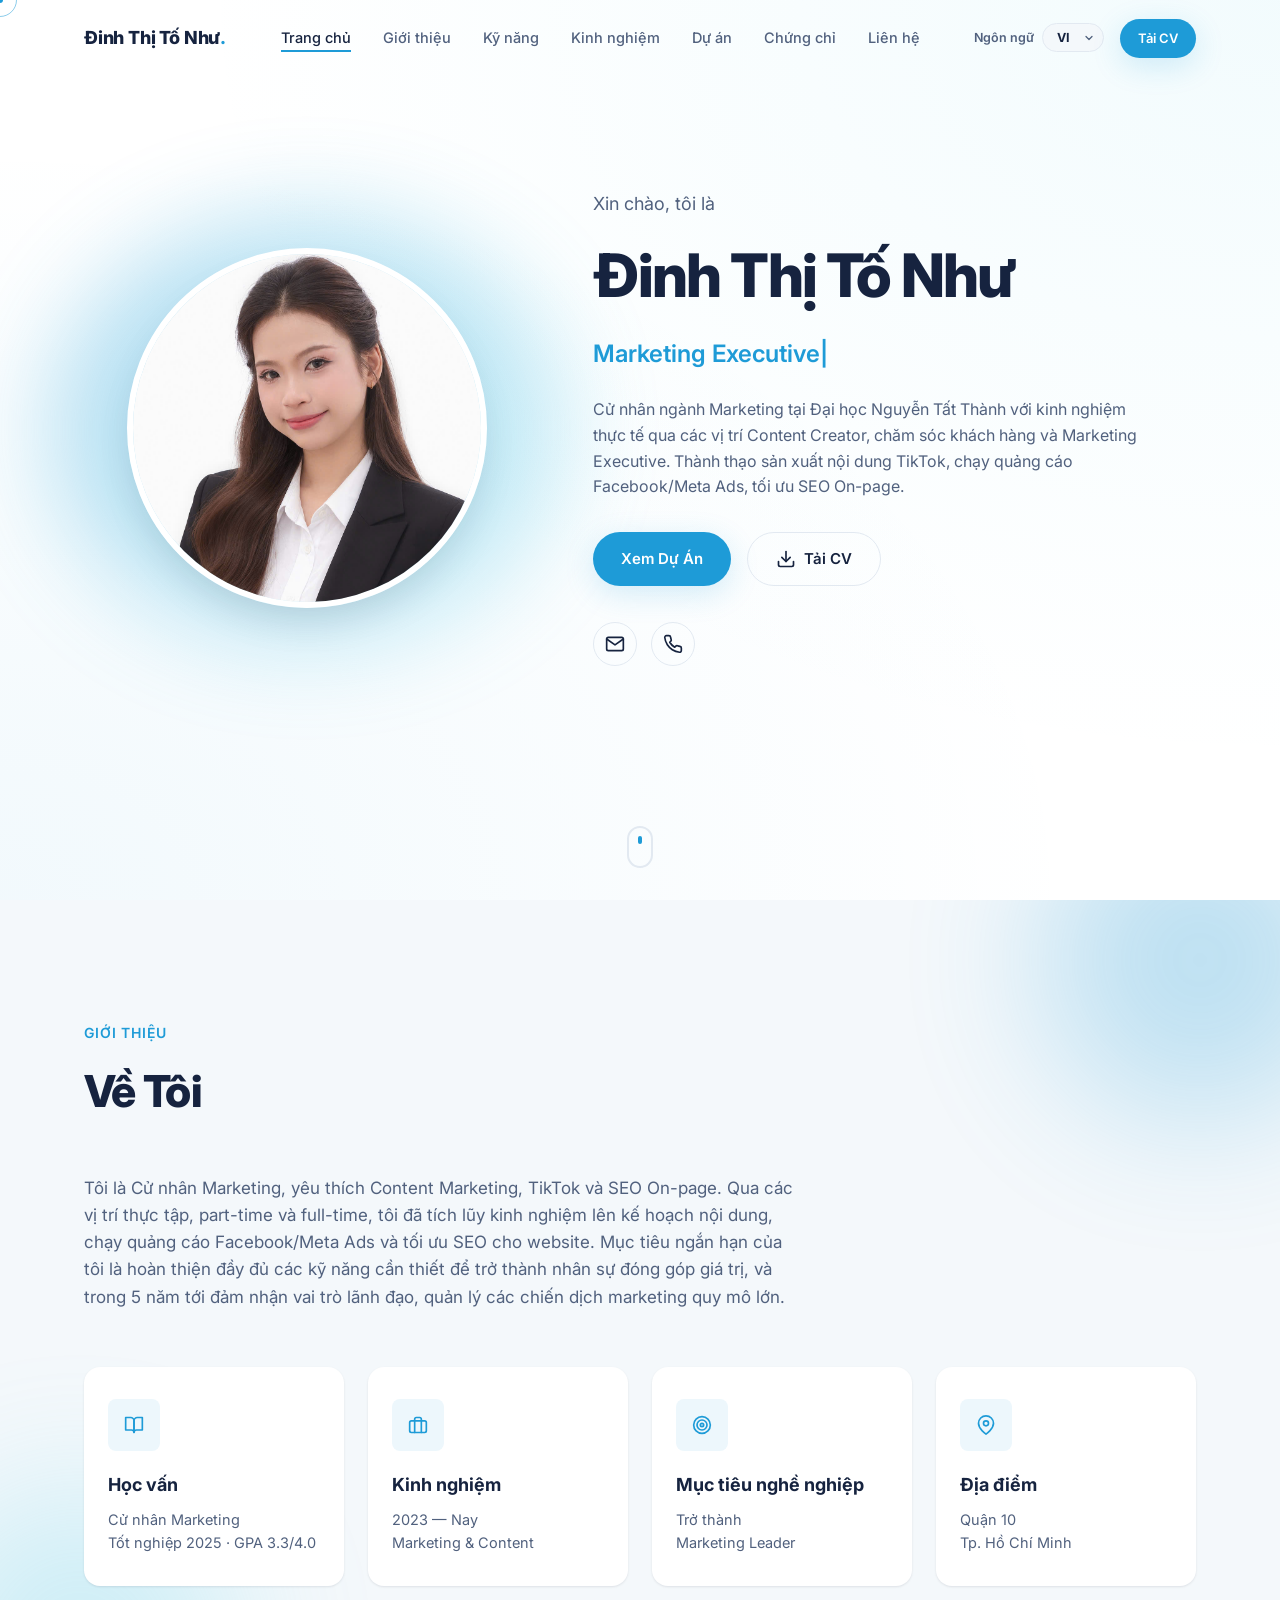
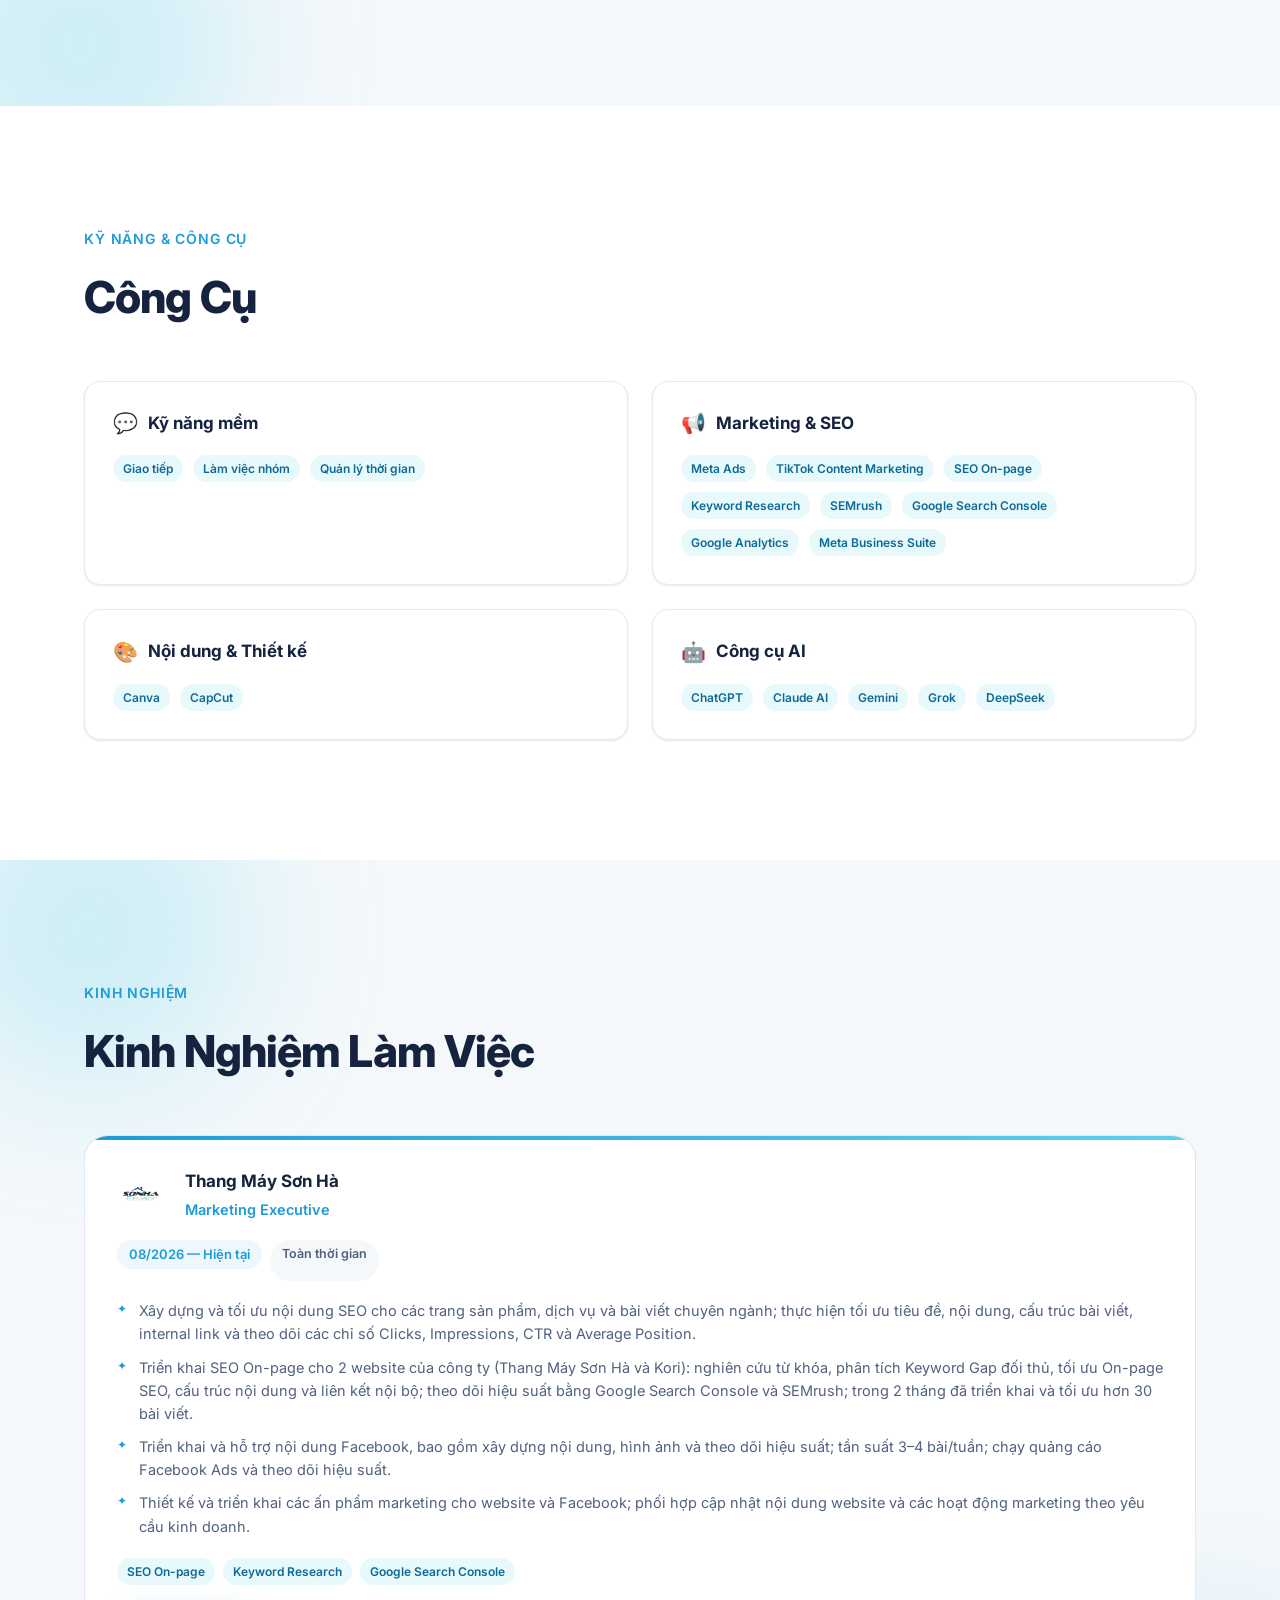
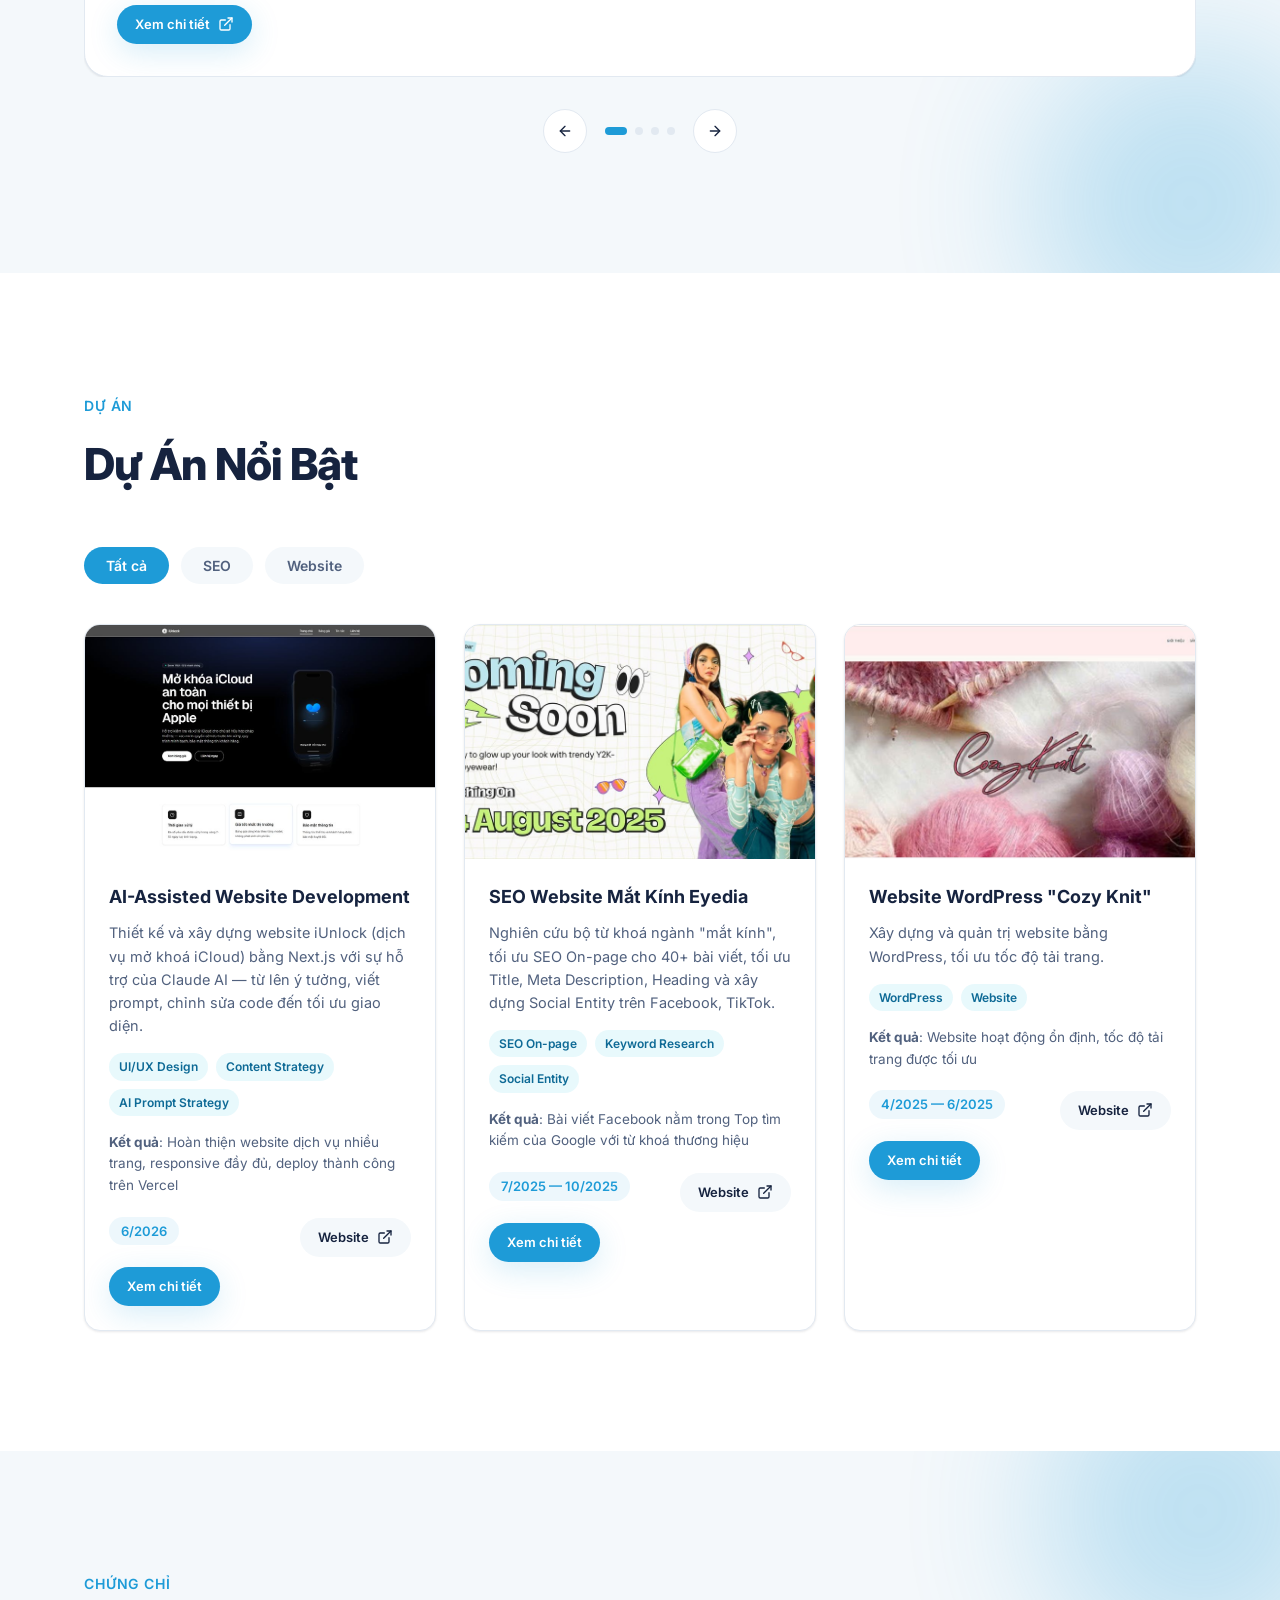
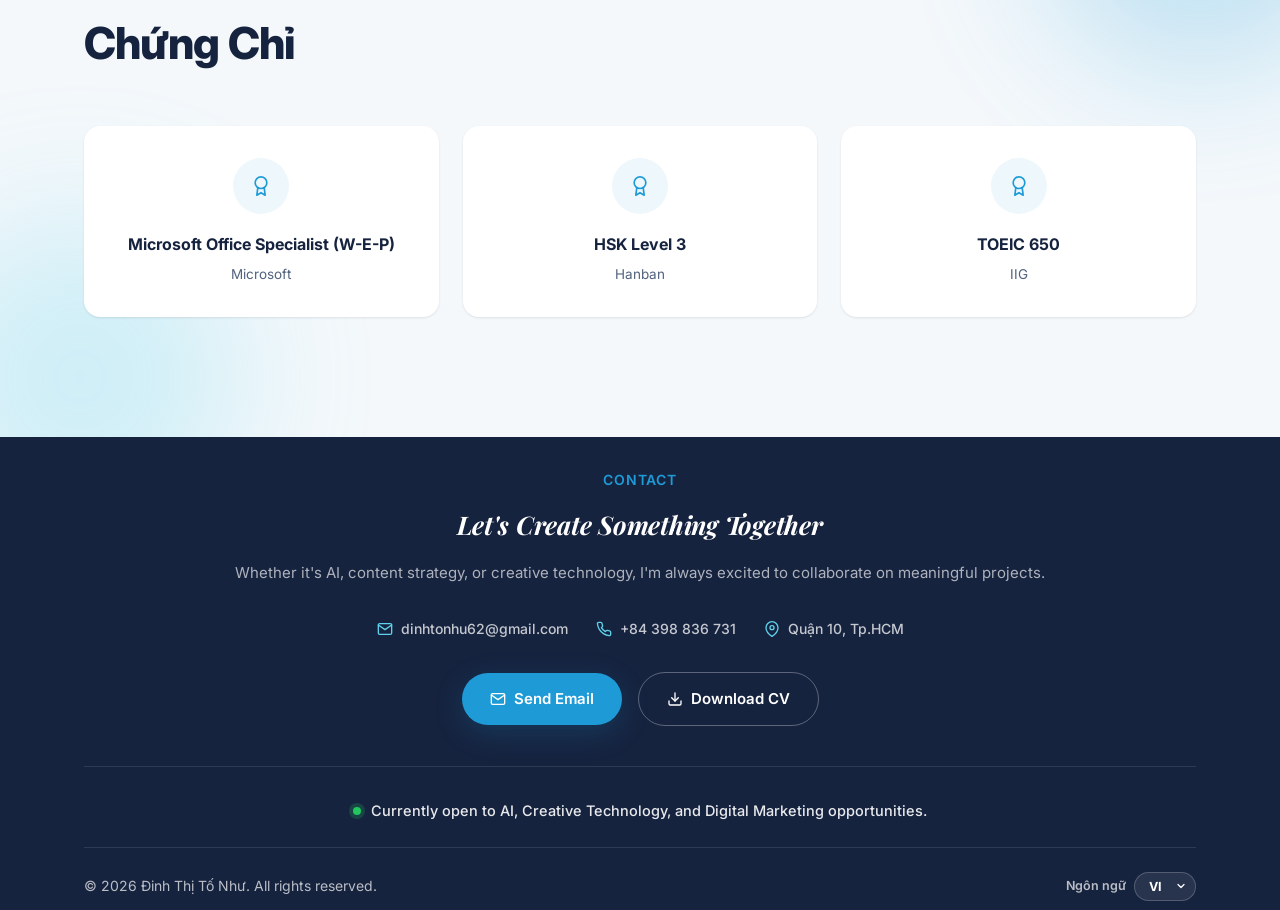
==== commit 54b08bde: "update" ====
--- a/index.html
+++ b/index.html
@@ -247,6 +247,10 @@
               <span class="tag">TikTok Content Marketing</span>
               <span class="tag">SEO On-page</span>
               <span class="tag">Keyword Research</span>
+              <span class="tag">SEMrush</span>
+              <span class="tag">Google Search Console</span>
+              <span class="tag">Google Analytics</span>
+              <span class="tag">Meta Business Suite</span>
             </div>
           </div>
 
@@ -263,6 +267,9 @@
             <div class="tool-box__tags">
               <span class="tag">ChatGPT</span>
               <span class="tag">Claude AI</span>
+              <span class="tag">Gemini</span>
+              <span class="tag">Grok</span>
+              <span class="tag">DeepSeek</span>
             </div>
           </div>
         </div>
--- a/css/style.css
+++ b/css/style.css
@@ -1090,6 +1090,16 @@
   font-weight: 600;
   color: var(--color-text-muted);
   margin-bottom: 20px;
+}
+
+.experience-hero__company a {
+  color: var(--color-text-muted);
+  transition: color var(--transition);
+}
+
+.experience-hero__company a:hover {
+  color: var(--color-primary);
+  text-decoration: underline;
 }
 
 .experience-hero__meta {
@@ -3269,10 +3279,12 @@
 
 .exp-slider__viewport {
   overflow: hidden;
+  transition: height 0.35s var(--ease-out);
 }
 
 .exp-slider__track {
   display: flex;
+  align-items: flex-start;
   transition: transform 0.45s var(--ease-out);
   cursor: grab;
 }
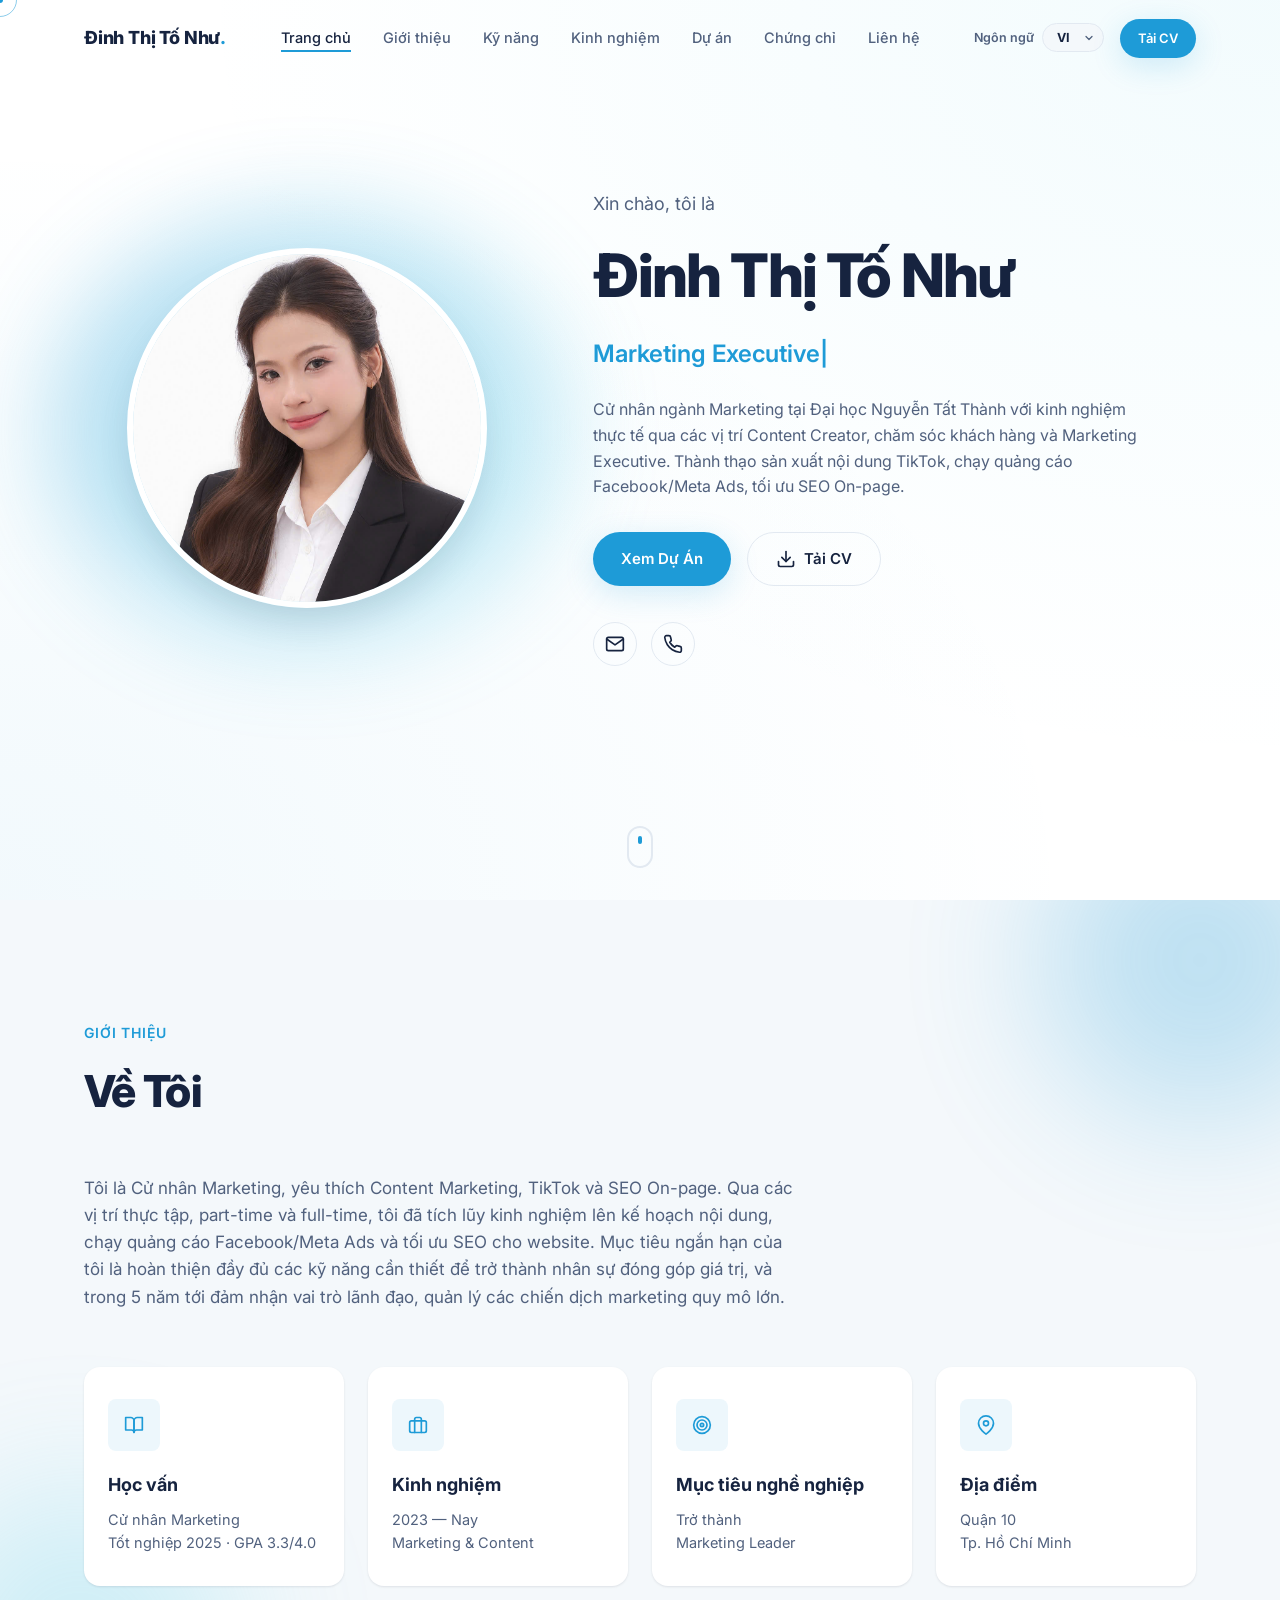
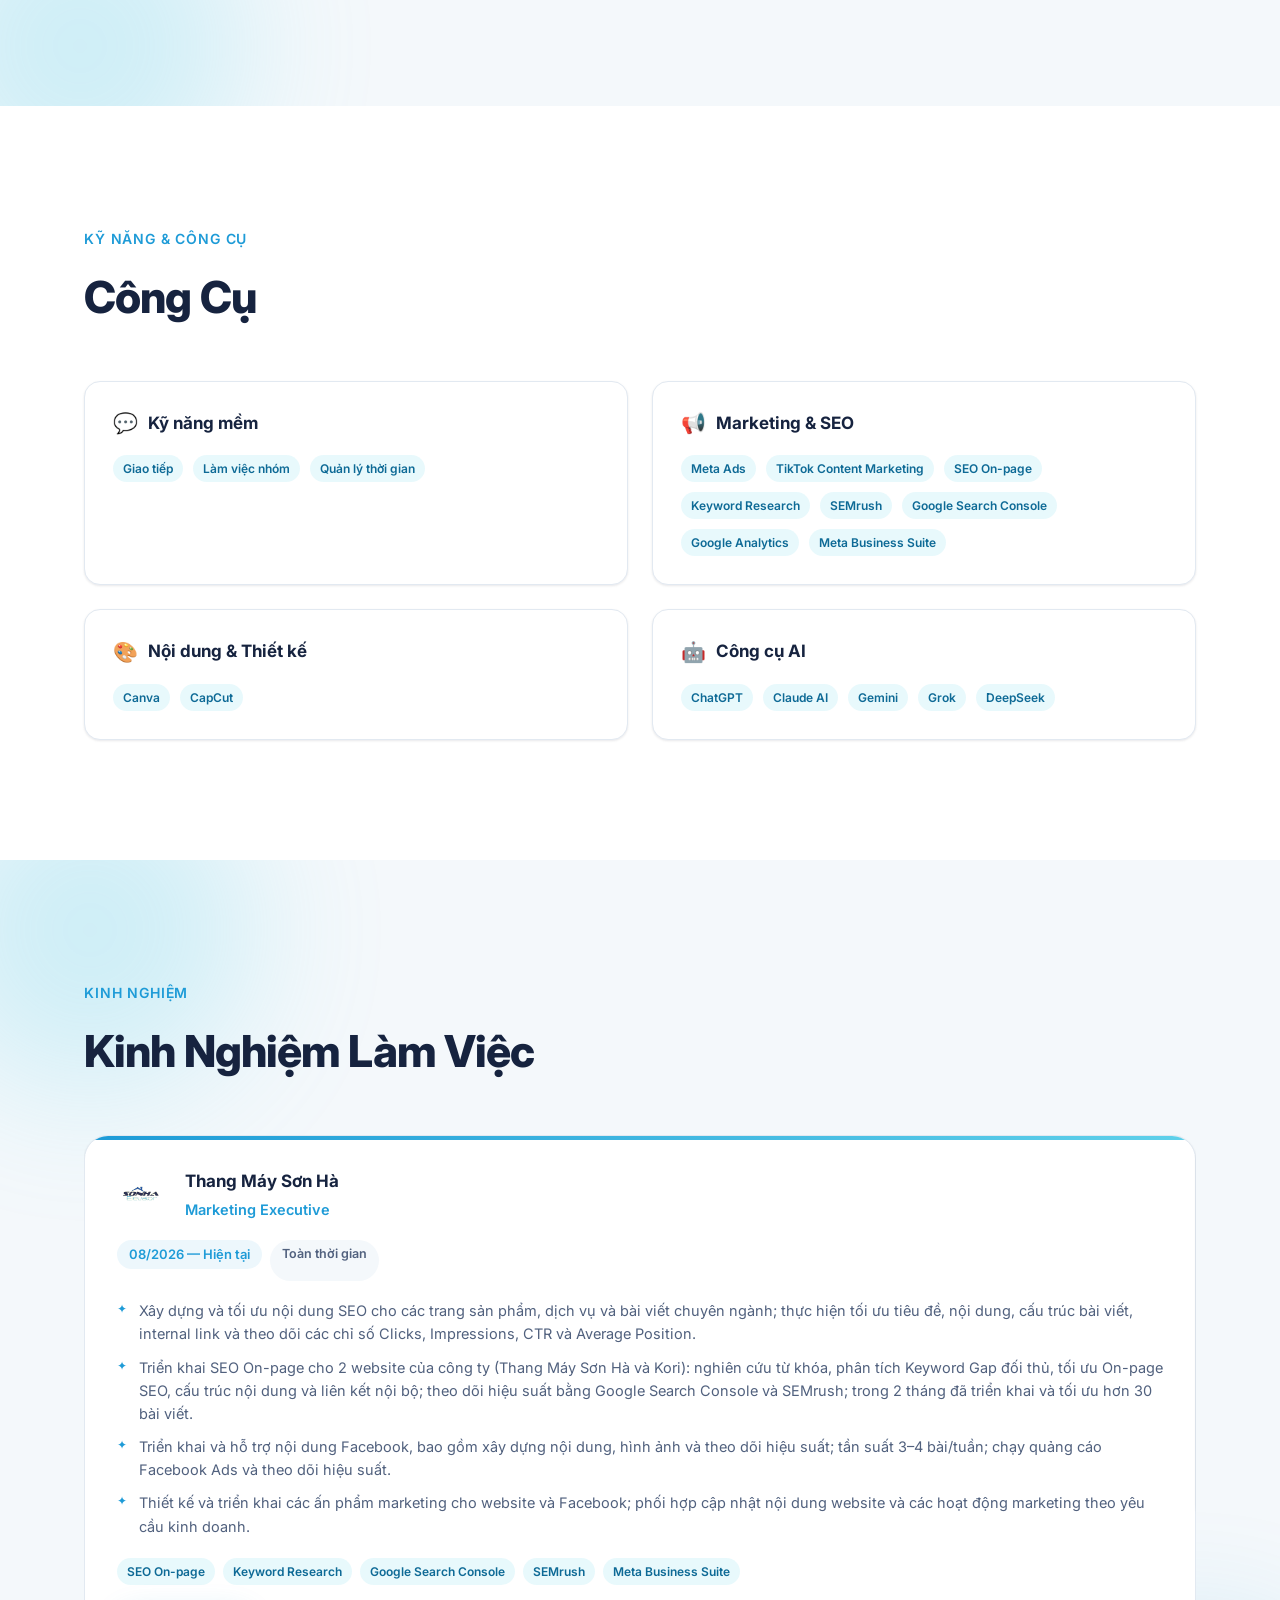
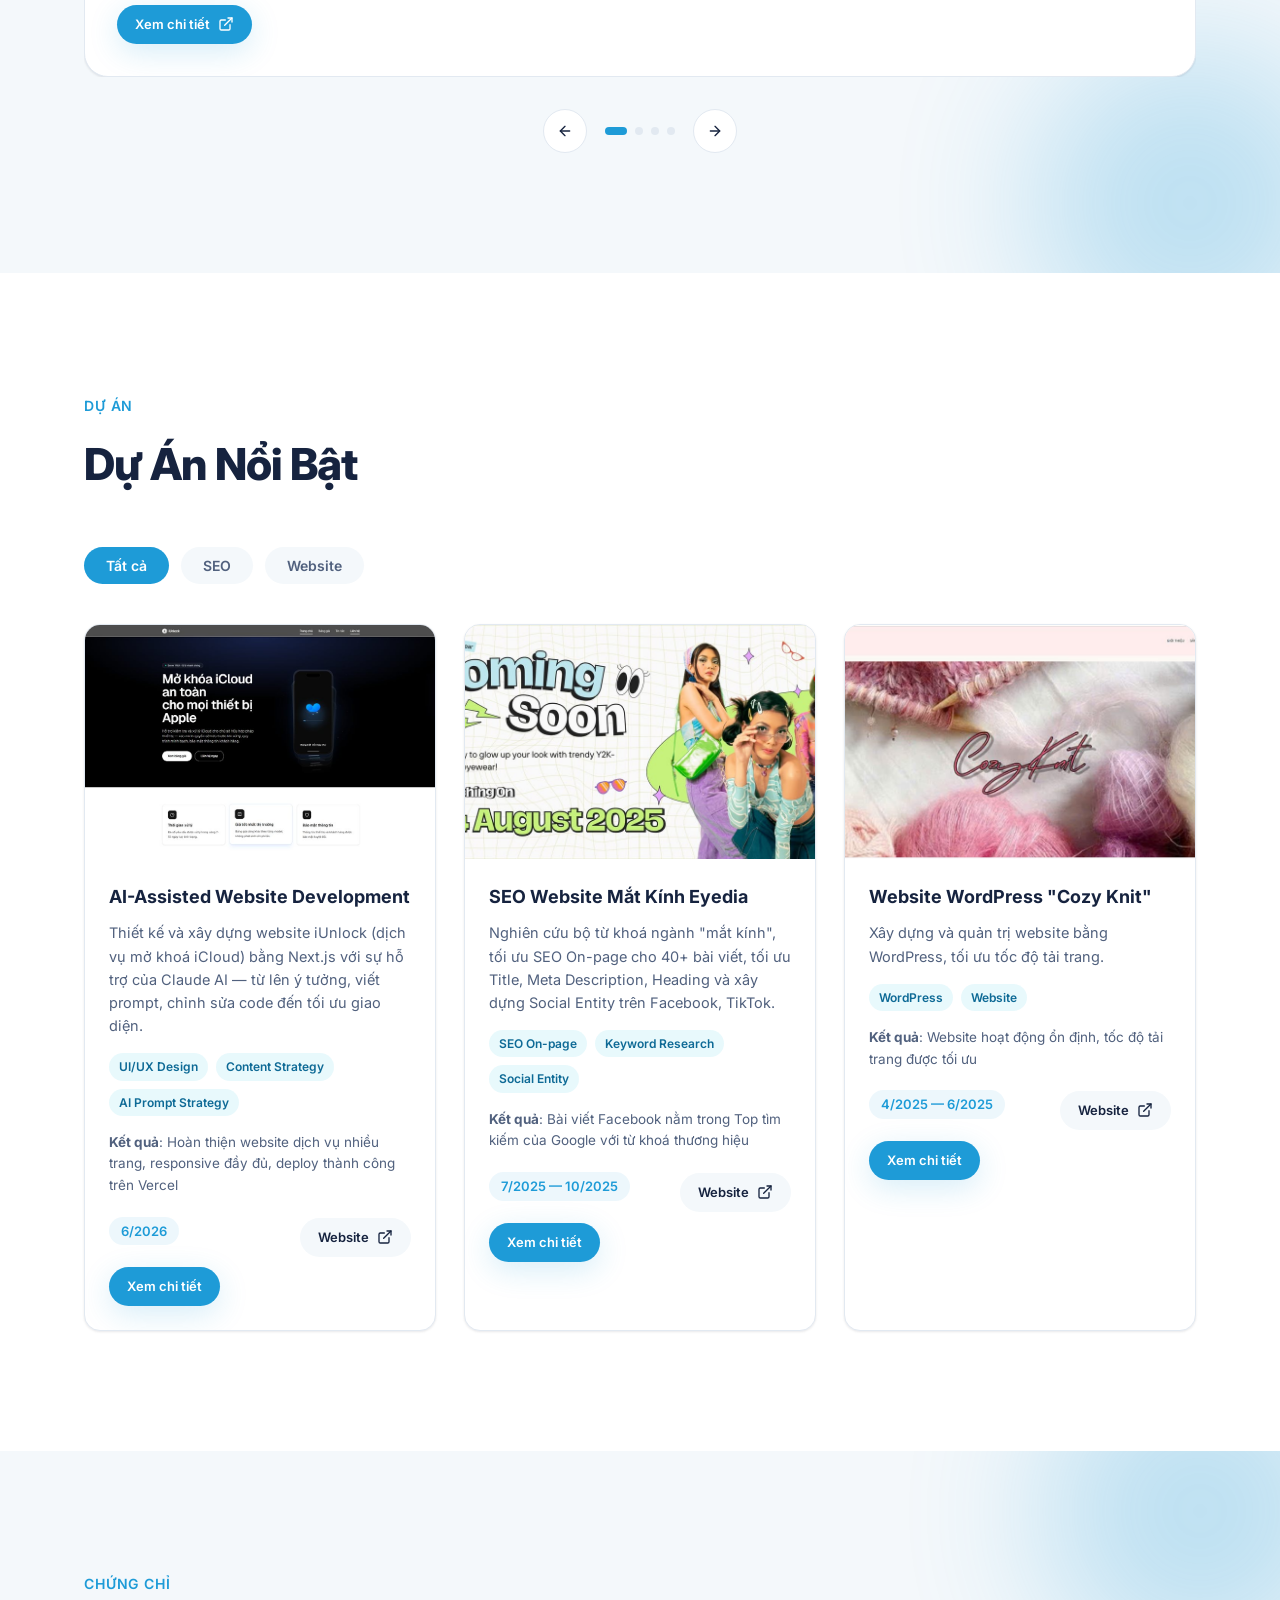
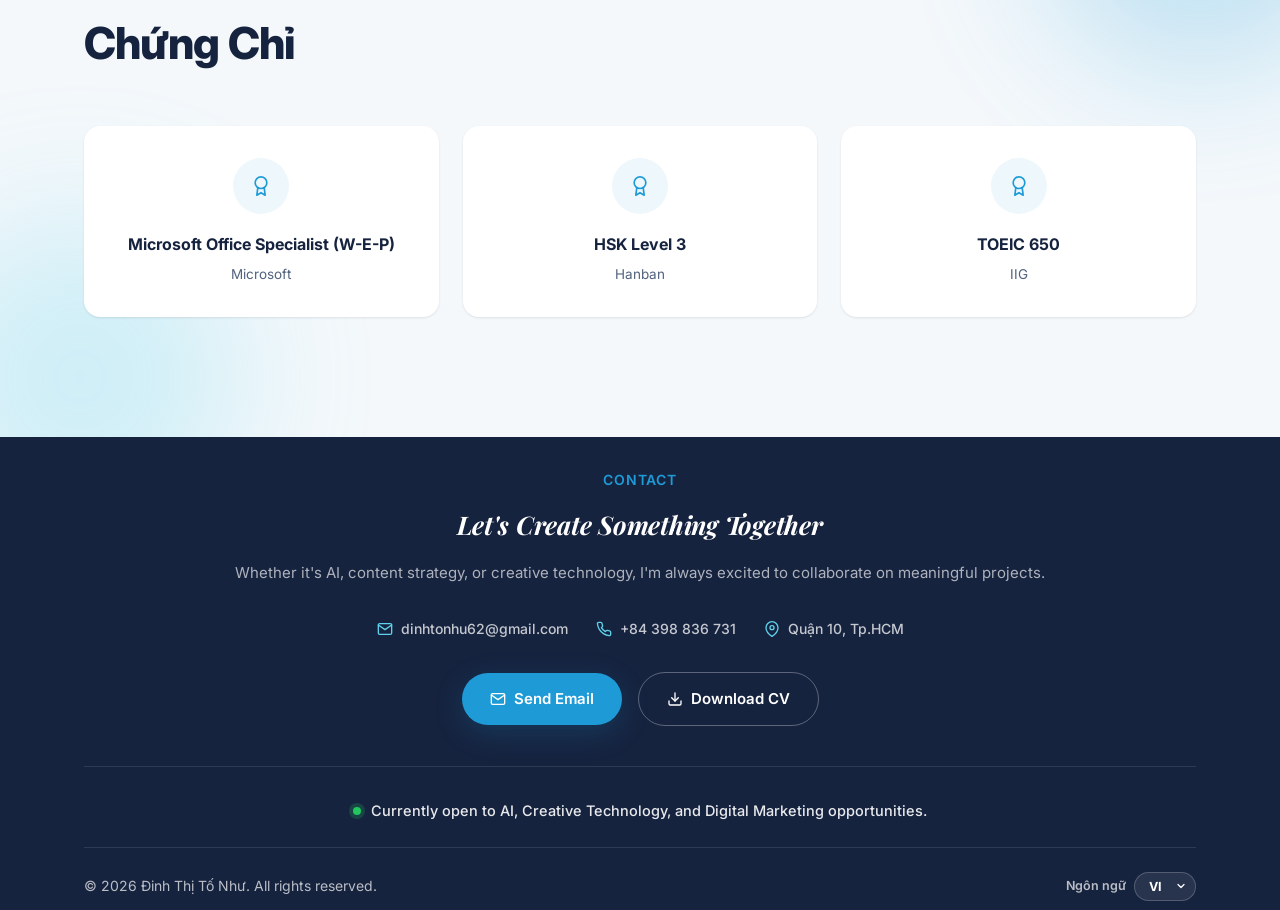
==== commit d9b74e5c: "update" ====
--- a/index.html
+++ b/index.html
@@ -310,6 +310,8 @@
                   <span class="tag">SEO On-page</span>
                   <span class="tag">Keyword Research</span>
                   <span class="tag">Google Search Console</span>
+                  <span class="tag">SEMrush</span>
+                  <span class="tag">Meta Business Suite</span>
                 </div>
                 <a href="experience/sonha-elevator-marketing.html" class="btn btn--sm btn--primary">
                   <span data-i18n="experience.viewDetail">Xem chi tiết</span> <svg class="icon icon--sm" aria-hidden="true"><use href="#icon-external-link"></use></svg>
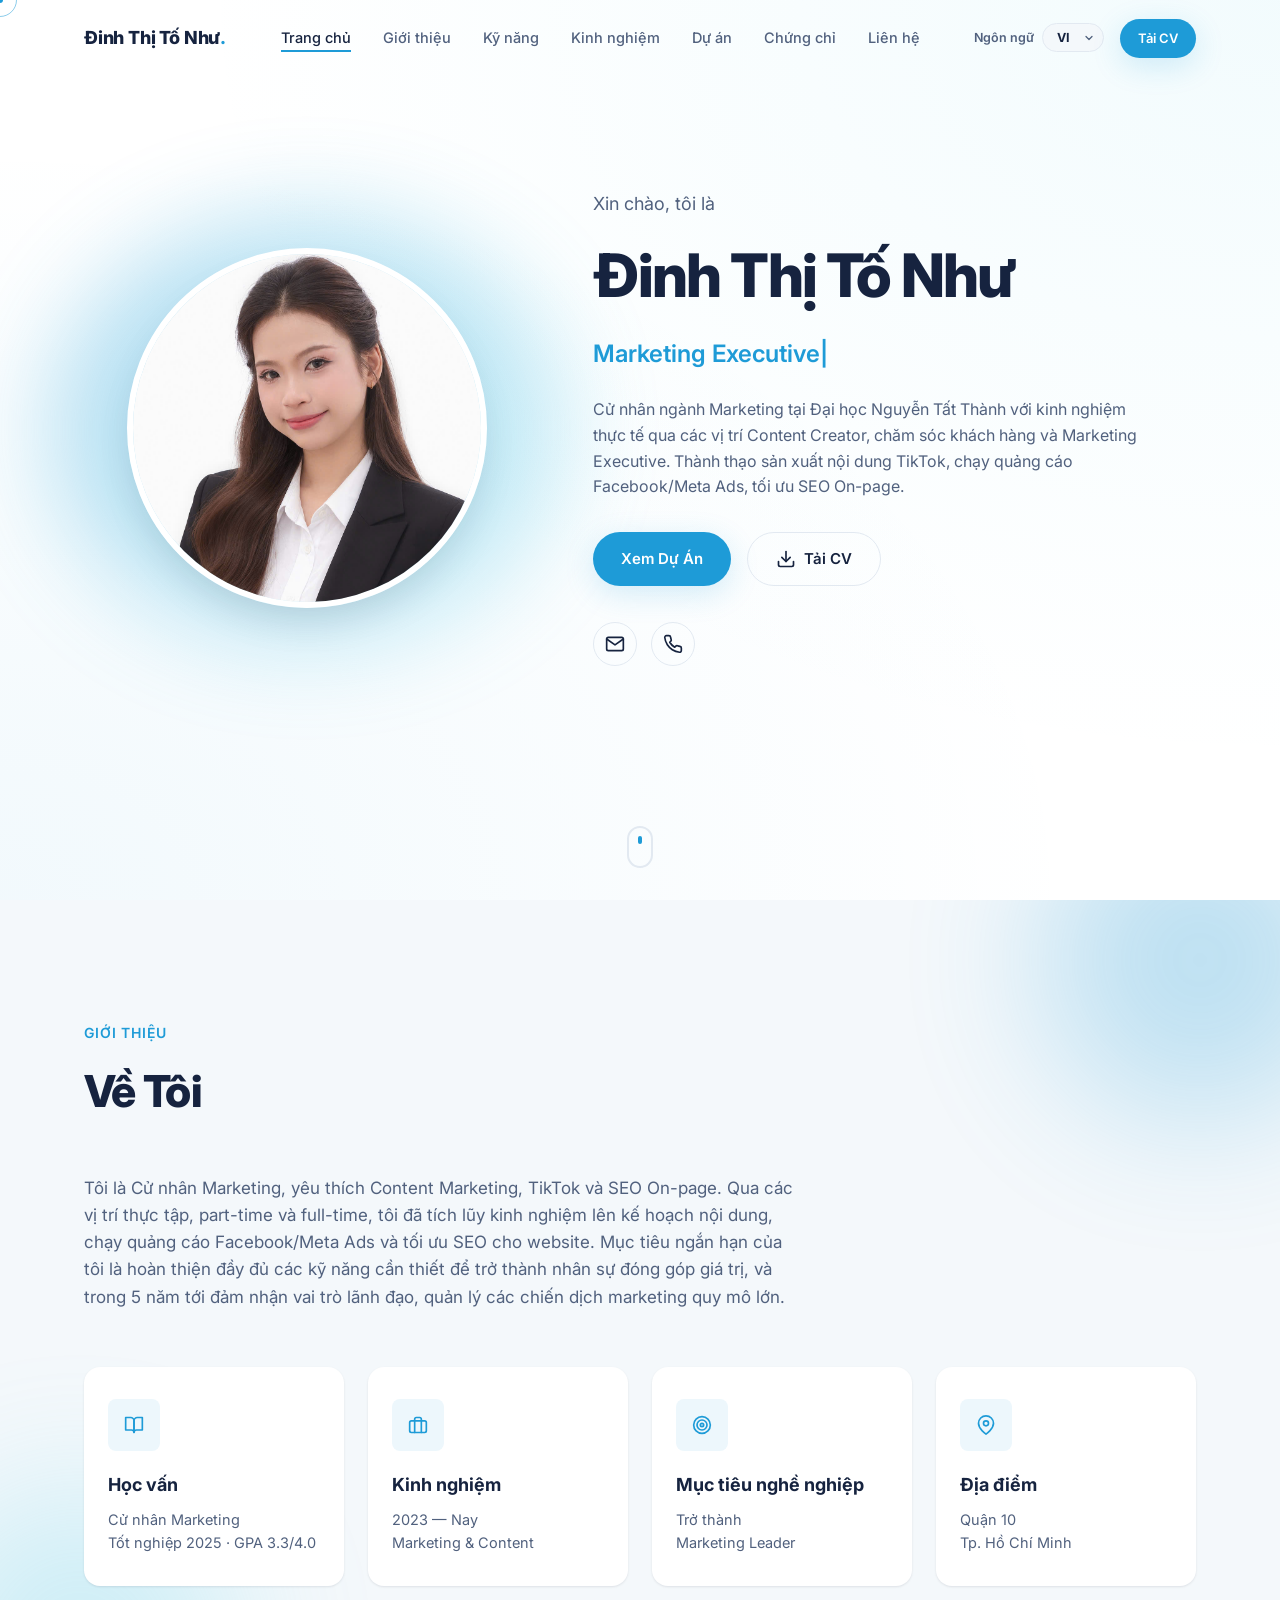
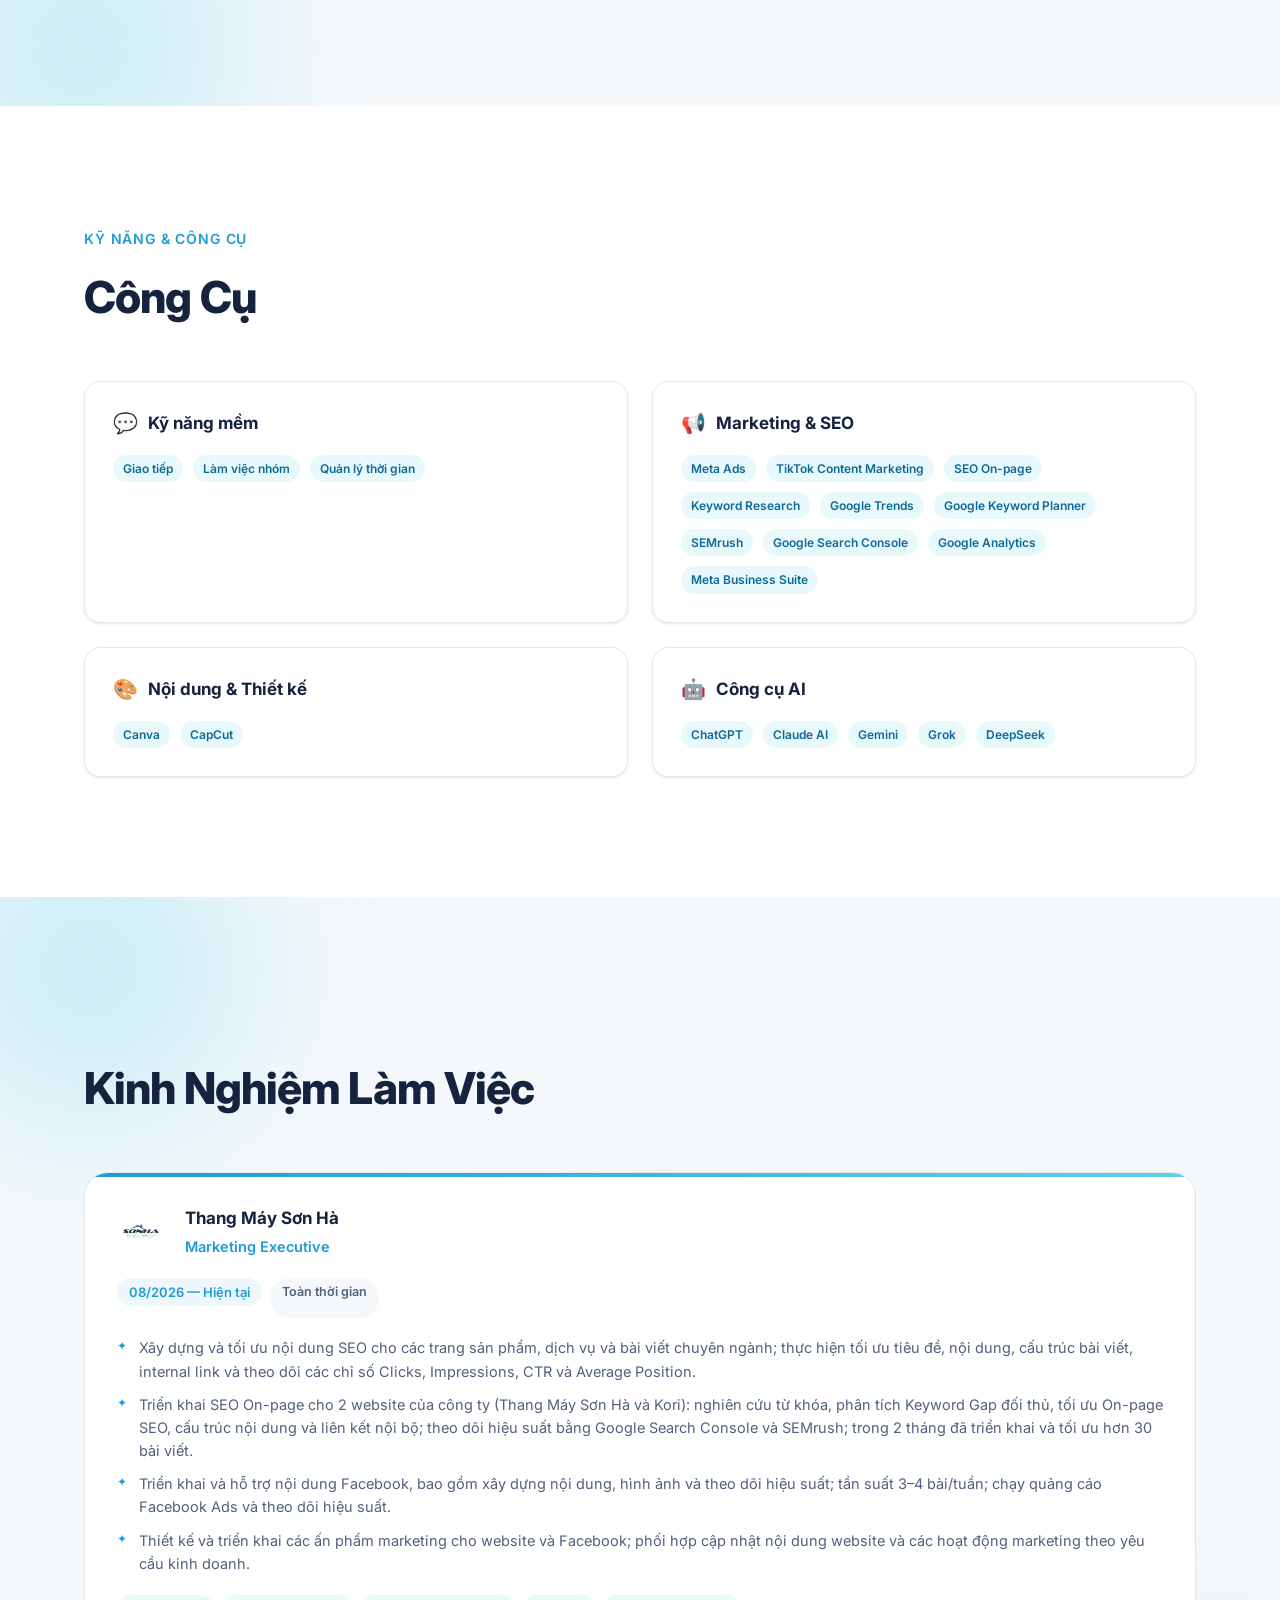
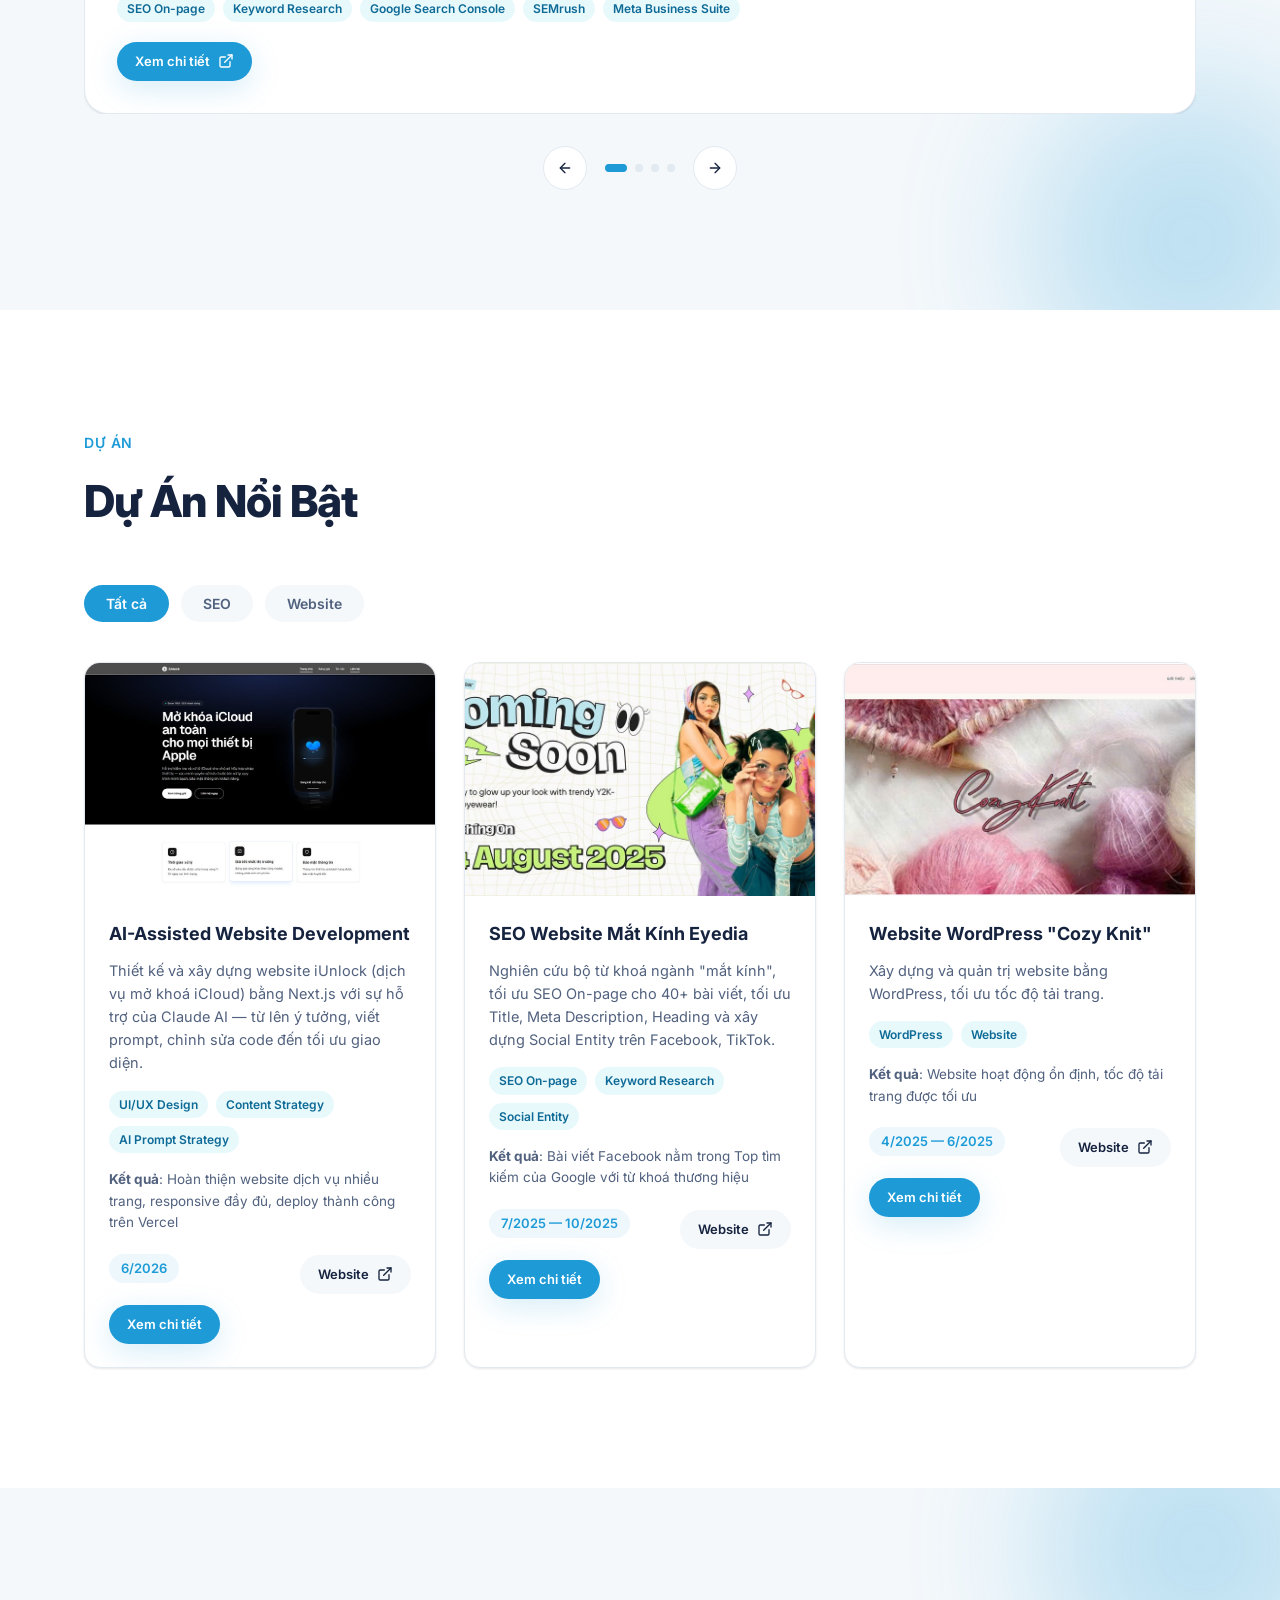
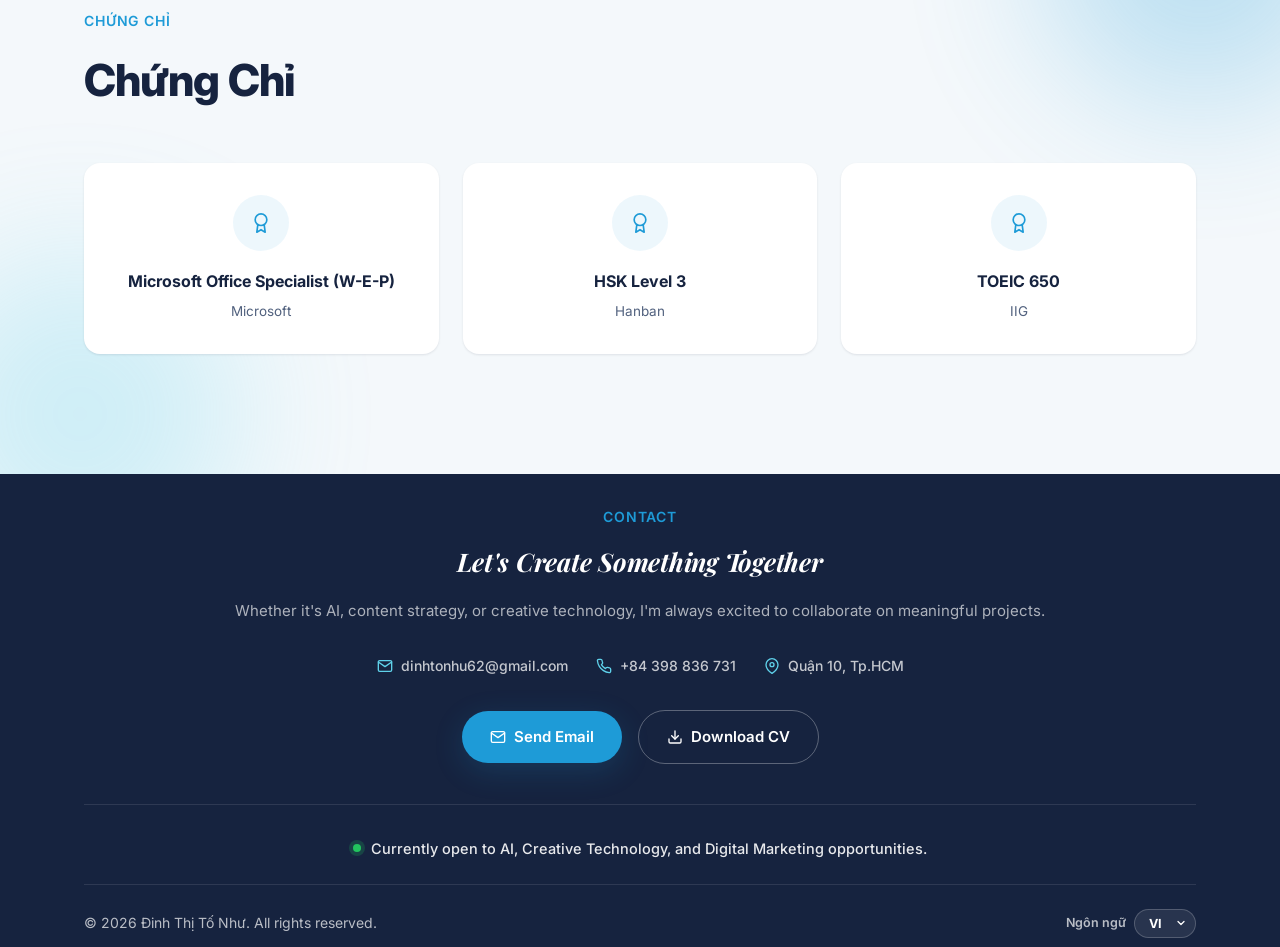
==== commit ada2faa1: "update" ====
--- a/index.html
+++ b/index.html
@@ -247,6 +247,8 @@
               <span class="tag">TikTok Content Marketing</span>
               <span class="tag">SEO On-page</span>
               <span class="tag">Keyword Research</span>
+              <span class="tag">Google Trends</span>
+              <span class="tag">Google Keyword Planner</span>
               <span class="tag">SEMrush</span>
               <span class="tag">Google Search Console</span>
               <span class="tag">Google Analytics</span>
